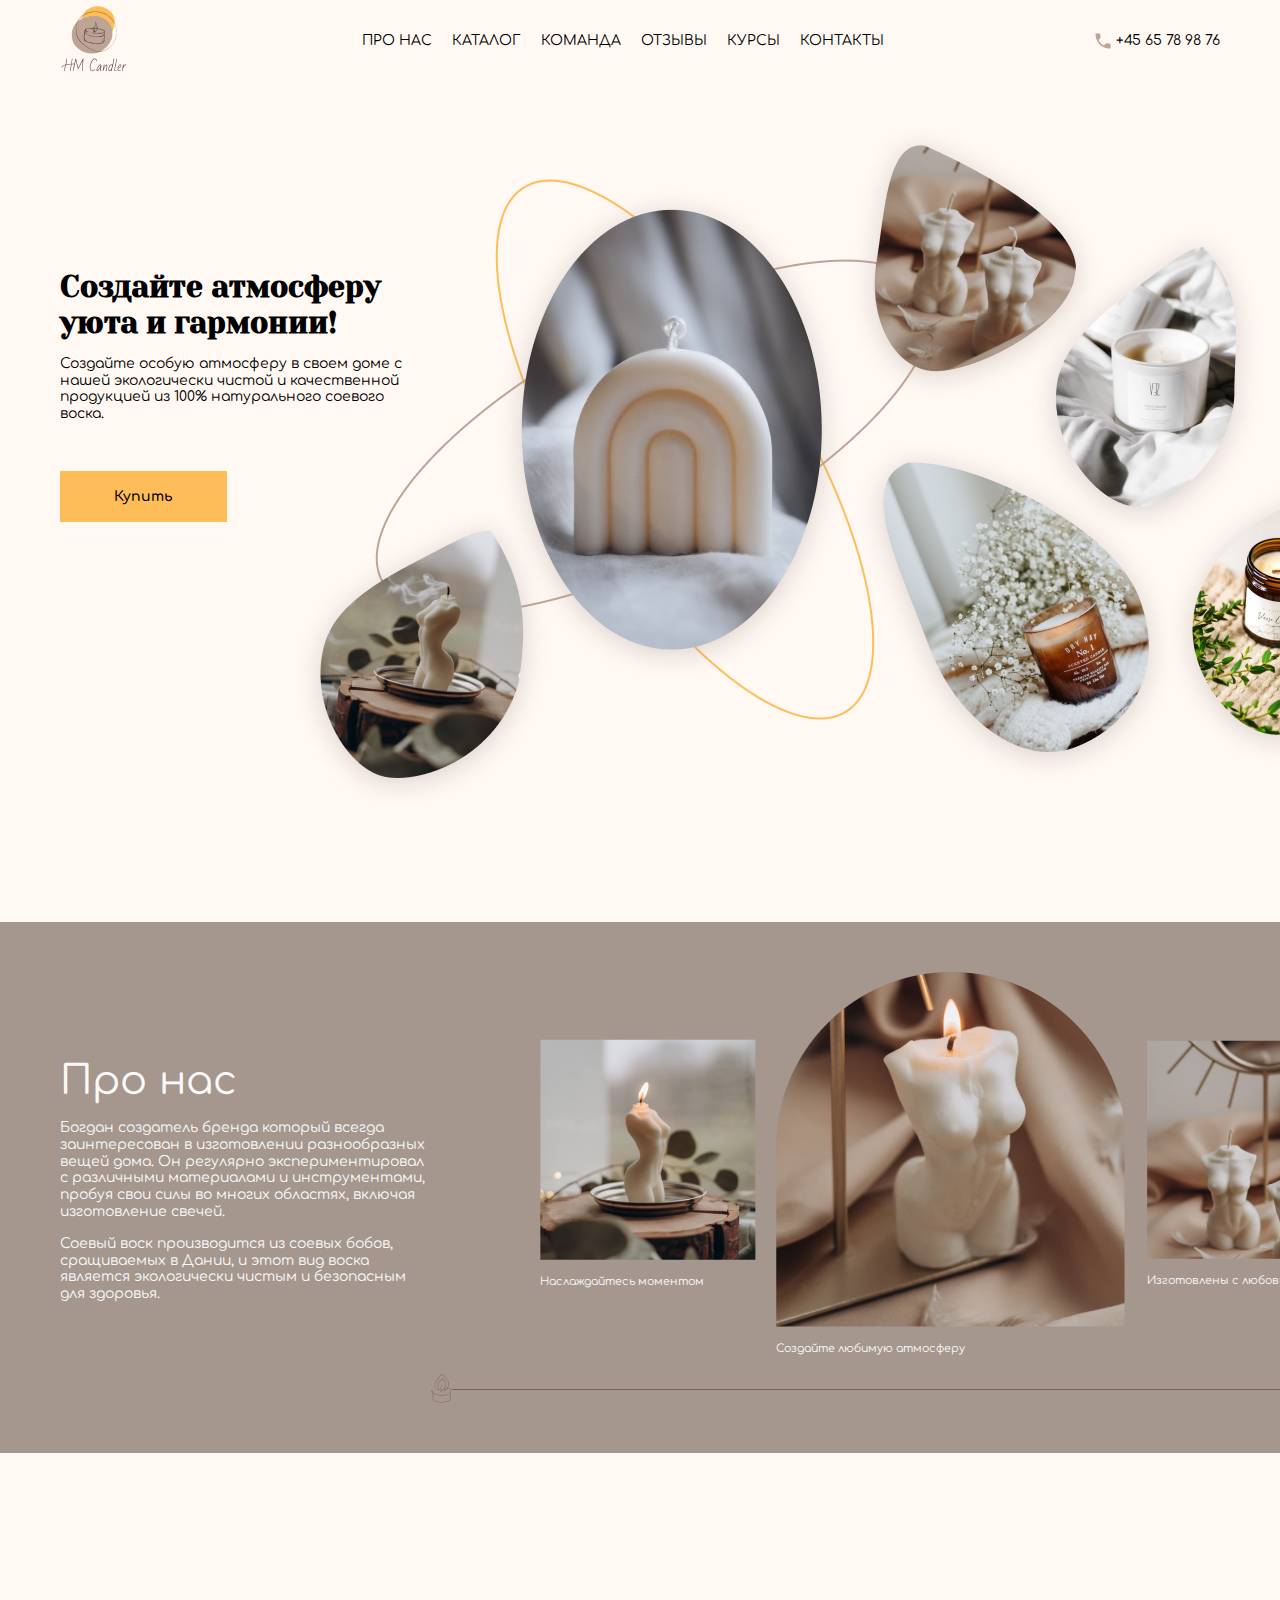
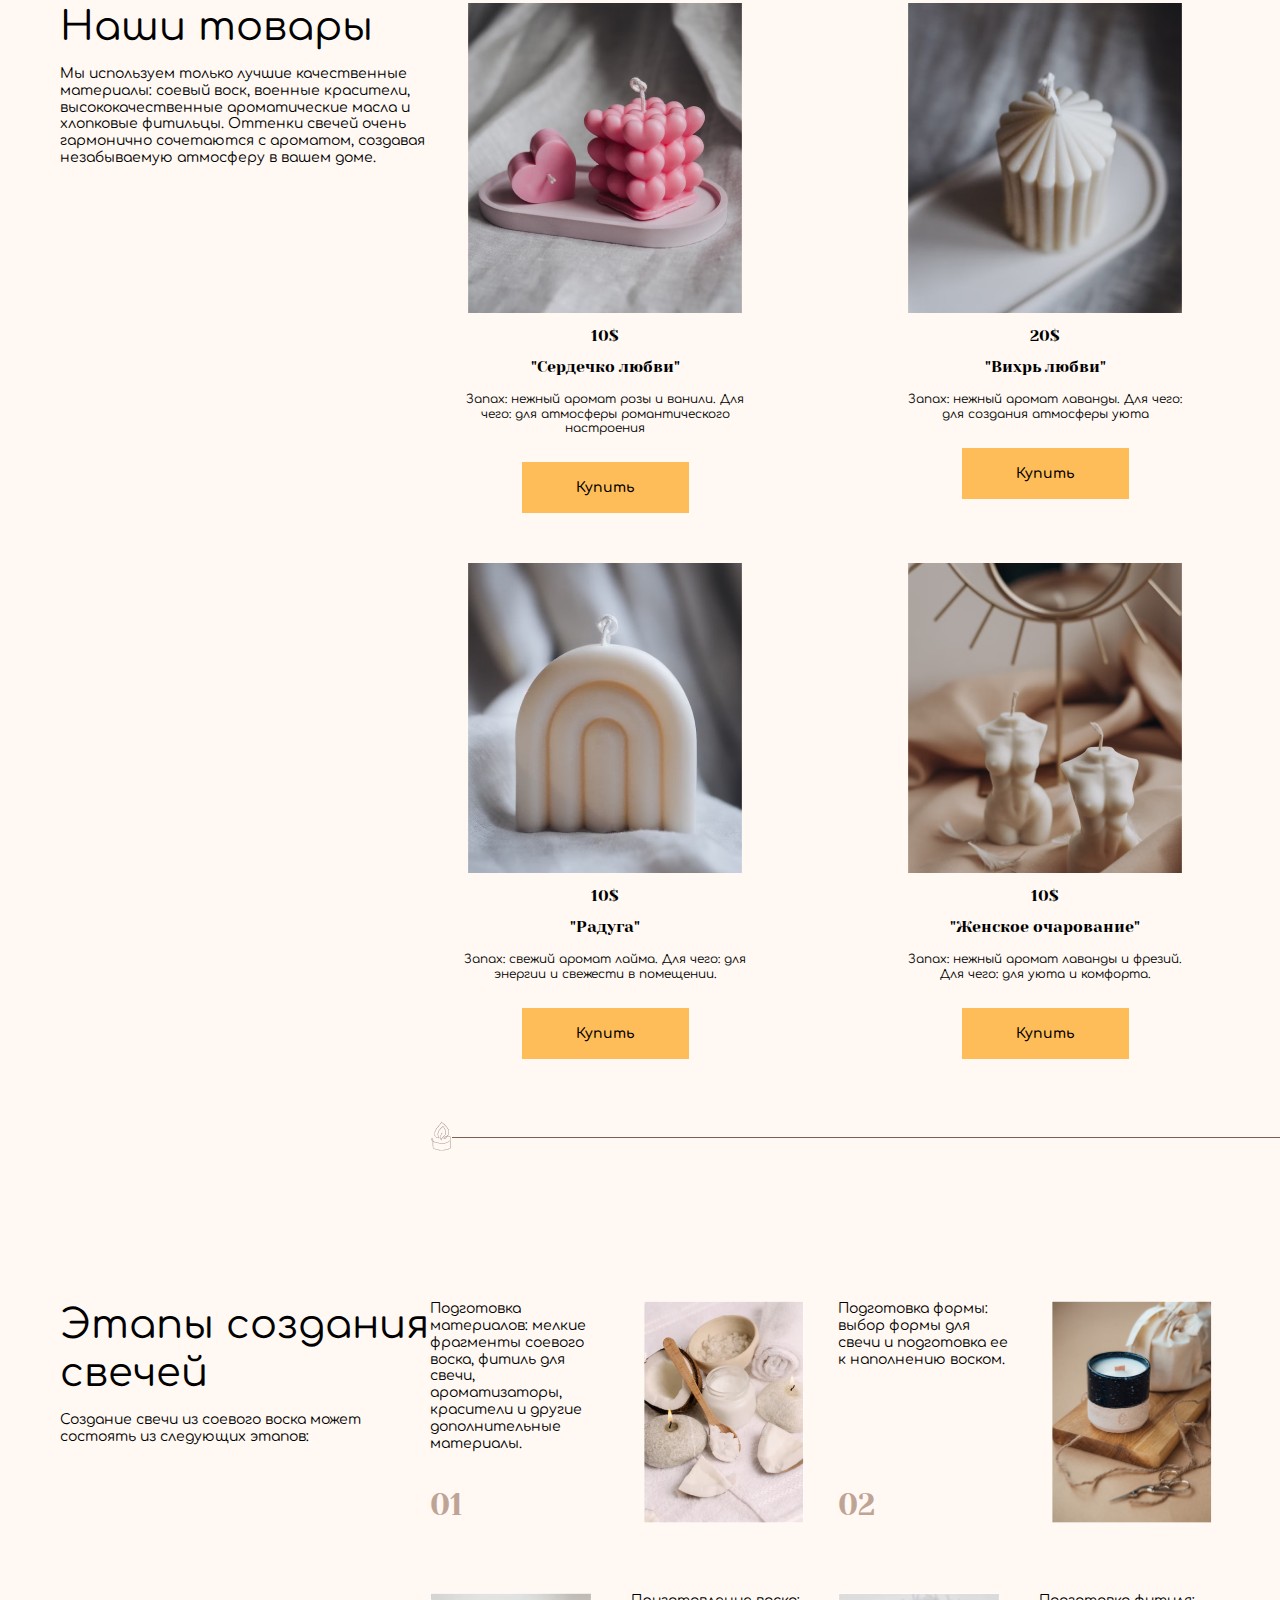
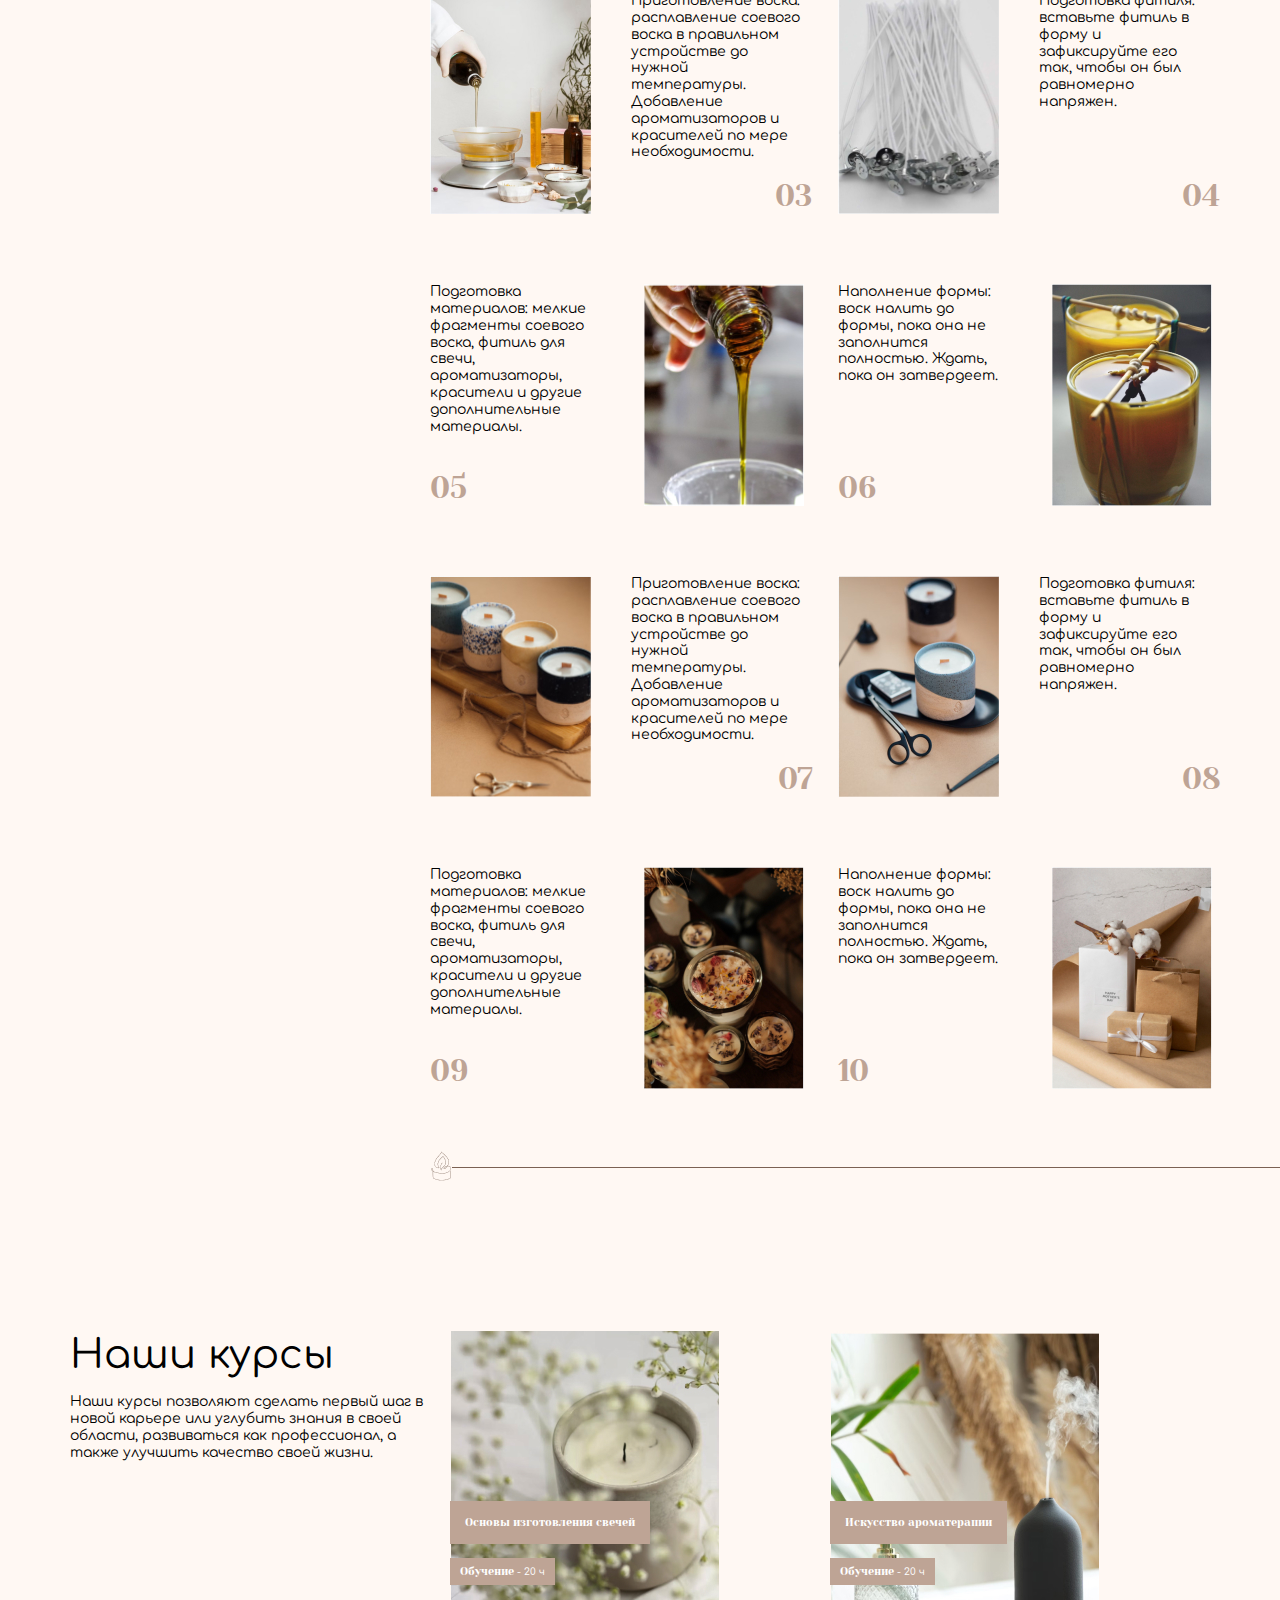
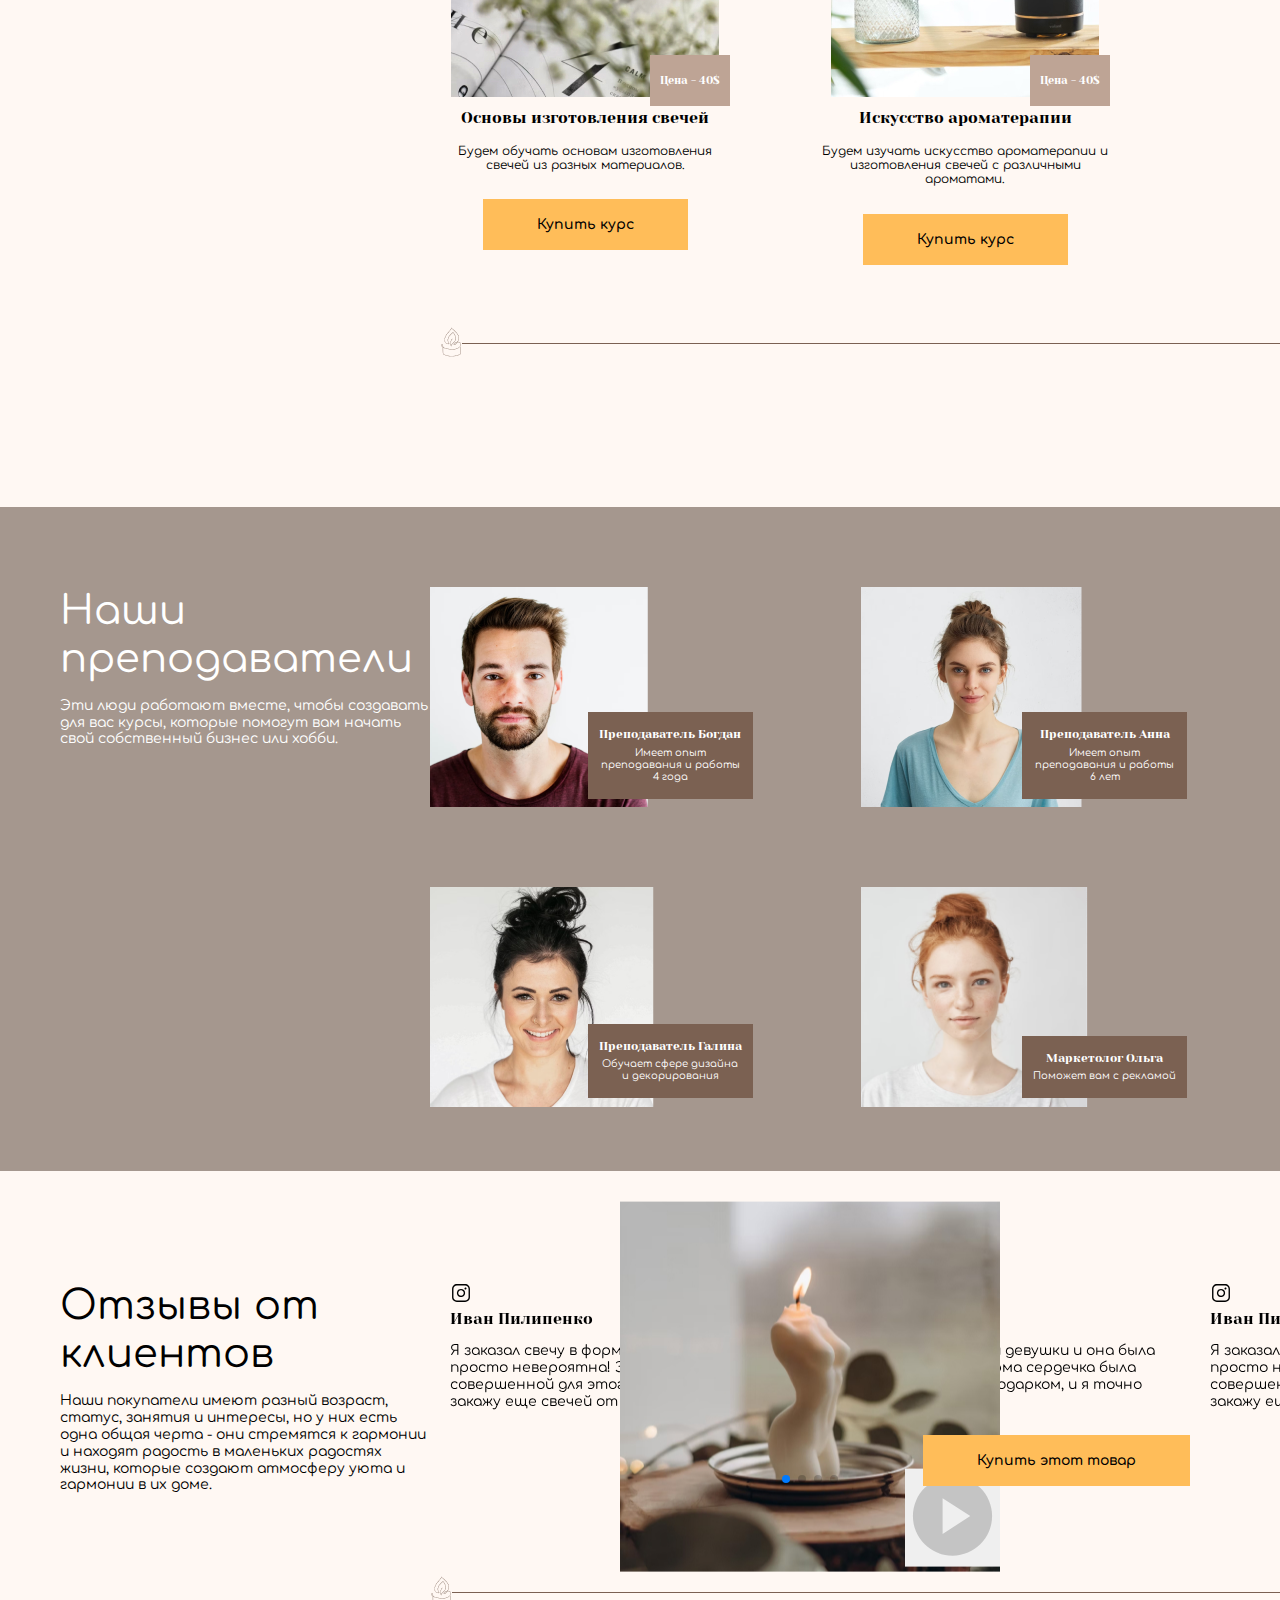
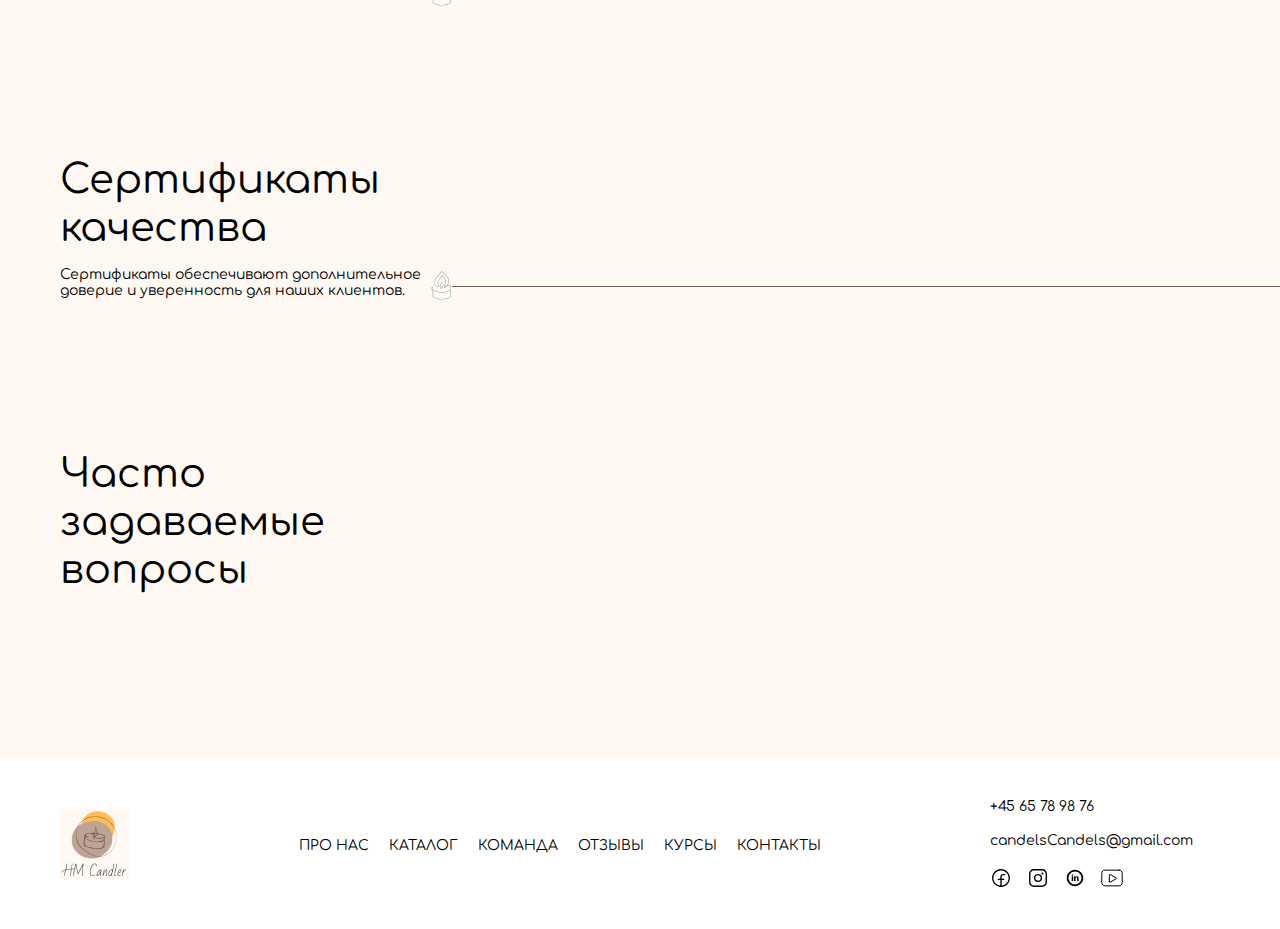
==== start-clean/index.html @ d84d85e0 "add slider" ====
<!DOCTYPE html>
<html lang="uk">
  <head>
    <meta charset="UTF-8" />
    <meta name="viewport" content="width=device-width, initial-scale=1.0" />
    <meta http-equiv="X-UA-Compatible" content="ie=edge" />
    <link rel="preconnect" href="https://fonts.googleapis.com" />
    <link rel="preconnect" href="https://fonts.gstatic.com" crossorigin />
    <link
      href="https://fonts.googleapis.com/css2?family=Comfortaa&family=Montserrat:wght@400;700&family=Yeseva+One&display=swap"
      rel="stylesheet"
    />
    <title>Document</title>
    <link rel="stylesheet" href="css/reset.css" />
    <link
    rel="stylesheet"
    href="https://cdn.jsdelivr.net/npm/swiper@11/swiper-bundle.min.css"
    />
    <link rel="stylesheet" href="css/style.css" />
  </head>
  <body>
    <header class="header">
      <div class="container header__inner">
        <a href="#" class="logo">
          <img src="images/logo.png.png" alt="" class="logo__img" />
        </a>
        <nav class="menu header__menu">
          <button class="menu__btn">
            <span></span>
            <span></span>
            <span></span>
            <span></span>
            <span></span>
          </button>
          <ul class="menu__list header__menu-list">
            <li class="menu__list-item">
              <a href="" class="menu__list-link">Про нас</a>
            </li>
            <li class="menu__list-item">
              <a href="" class="menu__list-link">Каталог</a>
            </li>
            <li class="menu__list-item">
              <a href="" class="menu__list-link">Команда</a>
            </li>
            <li class="menu__list-item">
              <a href="" class="menu__list-link">Отзывы</a>
            </li>
            <li class="menu__list-item">
              <a href="" class="menu__list-link">Курсы</a>
            </li>
            <li class="menu__list-item">
              <a href="" class="menu__list-link">Контакты</a>
            </li>
          </ul>
        </nav>
        <a href="tel:+4565789876" class="phone">+45 65 78 98 76</a>
      </div>
    </header>
    <main class="main">
      <section class="top">
        <div class="container top__inner">
          <div class="top__content">
        <h3 class="top-title">Создайте атмосферу уюта и гармонии!</h3>
        <p class="top__text">Создайте особую атмосферу в своем доме с нашей экологически чистой и качественной продукцией из 100% натурального соевого воска.</p>

        <button class="top__buy">Купить</button>
      </div>
      <picture class="top__img">
        <source srcset="images/top-s.png" media="(max-width: 360px)">
        <source srcset="images/top-m.png" media="(max-width: 480px)">
        <img class="top__img-l" src="images/top-xl.png" alt="candles">
        
      </picture>
      </div>
      </section>
      <section class="about">
        <div class="container about__inner">
          <div class="about__content">
            <h2 class="about__title title">Про нас</h2>
            <p class="about__text">Богдан создатель бренда который всегда заинтересован в изготовлении разнообразных вещей дома. Он регулярно экспериментировал с различными материалами и инструментами, пробуя свои силы во многих областях, включая изготовление свечей.</p>
            <p class="about__text">
              Соевый воск производится из соевых бобов, сращиваемых в Дании, и этот вид воска является экологически чистым и безопасным для здоровья.</p>
          </div>
          <ul class="about__list section__decor">
            <li class="about__item">
              <img src="images/about-1.jpg" alt="" class="about__item-img about__item-img--1">
              <p class="about__item-text">Наслаждайтесь моментом</p>
            </li>
            <li class="about__item">
              <img src="images/about-2.png" alt="" class="about__item-img about__item-img--2">
              <p class="about__item-text">Создайте любимую атмосферу</p>
            </li>
            <li class="about__item">
              <img src="images/about-3.jpg" alt="" class="about__item-img about__item-img--3">
              <p class="about__item-text">Изготовлены с любовью</p>
            </li>

          </ul>
        </div>

      </section>
      <section class="products section">
        <div class="container section__inner">
          <div class="products__descr section__descr">
            <h2 class="products__title title">Наши товары</h2>
            <p class="products__text section__text">Мы используем только лучшие качественные материалы: соевый воск, военные красители, высококачественные ароматические масла и хлопковые фитильцы. Оттенки свечей очень гармонично сочетаются с ароматом, создавая незабываемую атмосферу в вашем доме.</p>
          </div>
          <div class="products__contents section__content-descr section__decor">
            <div class="products__item">
              <img src="images/product-1.jpg" alt="Свечы" class="products__item-img">
              <p class="products__item-price">10$</p>
              <h4 class="products__item-title">"Сердечко любви"</h4>
              <p class="products__item-text">Запах: нежный аромат розы и ванили. 
                Для чего: для атмосферы романтического настроения</p>
              <button class="button">Купить</button>
            </div>
            <div class="products__item">
              <img src="images/product-2.jpg" alt="" class="products__item-img">
              <p class="products__item-price">20$</p>
              <h4 class="products__item-title">"Вихрь любви"</h4>
              <p class="products__item-text">Запах: нежный аромат лаванды.
                Для чего: для создания атмосферы уюта</p>
              <button class="button">Купить</button>
            </div>
            <div class="products__item">
              <img src="images/product-3.jpg" alt="" class="products__item-img">
              <p class="products__item-price">10$</p>
              <h4 class="products__item-title">"Радуга"</h4>
              <p class="products__item-text">Запах: свежий аромат лайма. 
                Для чего: для энергии и свежести в помещении.</p>
              <button class="button">Купить</button>
            </div>
            <div class="products__item">
              <img src="images/product-4.jpg" alt="" class="products__item-img">
              <p class="products__item-price">10$</p>
              <h4 class="products__item-title">"Женское очарование"</h4>
              <p class="products__item-text">Запах: нежный аромат лаванды и фрезий. Для чего: для уюта и комфорта.</p>
              <button class="button">Купить</button>
            </div>

          </div>
        </div>
      </section>
      <section class="steps section">
        <div class="container section__inner">
          <div class="steps__descr section__descr">
            <h2 class="steps__title title">Этапы создания свечей</h2>
            <p class="steps__text section__text">Создание свечи из соевого воска может состоять из следующих этапов:</p>
          </div>

          <ol class="steps__list section__content-descr section__decor">
            <li class="steps__item steps__item--odd">
              <p class="steps__item-text">Подготовка материалов: мелкие фрагменты соевого воска, фитиль для свечи, ароматизаторы, красители и другие дополнительные материалы.</p>
              <img src="images/s1.jpg" alt="" class="steps__item-img">
            </li>
            <li class="steps__item steps__item--odd">
              <p class="steps__item-text">Подготовка формы: выбор формы для свечи и подготовка ее к наполнению воском.</p>
              <img src="images/s2.jpg" alt="" class="steps__item-img">
            </li>
            <li class="steps__item steps__item--even">
              <img src="images/s3.jpg" alt="" class="steps__item-img">
              <p class="steps__item-text">Приготовление воска: расплавление соевого воска в правильном устройстве до нужной температуры. Добавление ароматизаторов и красителей по мере необходимости.</p>
            </li>
            <li class="steps__item steps__item--even">
              <img src="images/s4.jpg" alt="" class="steps__item-img">
              <p class="steps__item-text">Подготовка фитиля: вставьте фитиль в форму и зафиксируйте его так, чтобы он был равномерно напряжен.</p>
            </li>
            <li class="steps__item steps__item--odd">
              <p class="steps__item-text">Подготовка материалов: мелкие фрагменты соевого воска, фитиль для свечи, ароматизаторы, красители и другие дополнительные материалы.</p>
              <img src="images/s5.jpg" alt="" class="steps__item-img">
            </li>
            <li class="steps__item steps__item--odd">
              <p class="steps__item-text">Наполнение формы: воск налить до формы, пока она не заполнится полностью. Ждать, пока он затвердеет.</p>
              <img src="images/s6.jpg" alt="" class="steps__item-img">
            </li>
            <li class="steps__item steps__item--even">
              <img src="images/s7.jpg" alt="" class="steps__item-img">
              <p class="steps__item-text">Приготовление воска: расплавление соевого воска в правильном устройстве до нужной температуры. Добавление ароматизаторов и красителей по мере необходимости.</p>
            </li>
            <li class="steps__item steps__item--even">
              <img src="images/s8.jpg" alt="" class="steps__item-img">
              <p class="steps__item-text">Подготовка фитиля: вставьте фитиль в форму и зафиксируйте его так, чтобы он был равномерно напряжен.</p>
            </li>
            <li class="steps__item steps__item--odd">
              <p class="steps__item-text">Подготовка материалов: мелкие фрагменты соевого воска, фитиль для свечи, ароматизаторы, красители и другие дополнительные материалы.</p>
              <img src="images/s9.jpg" alt="" class="steps__item-img">
            </li>
            <li class="steps__item steps__item--odd">
              <p class="steps__item-text">Наполнение формы: воск налить до формы, пока она не заполнится полностью. Ждать, пока он затвердеет.</p>
              <img src="images/s10.jpg" alt="" class="steps__item-img">
            </li>
          </ol>
        </div>
      </section>
      <section class="courses section">
        <div class="container section__inner">
          <div class="container section__inner">
            <div class="section__descr">
              <h2 class="title">Наши курсы</h2>
              <p class="section__text">Наши курсы позволяют сделать первый шаг в новой карьере или углубить знания в своей области, развиваться как профессионал, а также улучшить качество своей жизни.</p>
            </div>
            <div class="products__contents section__content-descr section__decor">
              <div class="products__item">
                <div class="courses__item-img">
                  <img src="images/courses-1.jpg" alt="" class="products__item-img">
                  <p class="courses__title">Основы изготовления свечей</p>
                  <p class="courses__time">Обучение <span>- 20 ч</span></p>
                  <p class="courses__price">Цена - 40$</p>

                </div>
                
                <h4 class="products__item-title">Основы изготовления свечей</h4>
                <p class="products__item-text">Будем обучать основам изготовления свечей из разных материалов.</p>
                <button class="button">Купить курс</button>
              </div>
              <div class="products__item">
                <div class="courses__item-img">
                  <img src="images/courses-2.jpg" alt="" class="products__item-img">
                  <p class="courses__title">Искусство ароматерапии</p>
                  <p class="courses__time">Обучение <span>- 20 ч</span> </p>
                  <p class="courses__price">Цена - 40$</p>

                </div>
                
                
                <h4 class="products__item-title">Искусство ароматерапии</h4>
                <p class="products__item-text">Будем изучать искусство ароматерапии и изготовления свечей с различными ароматами.</p>
                <button class="button">Купить курс</button>
              </div>
  
            </div>
        </div>
      </section>
      <section class="team section">
        <div class="container section__inner">
          <div class="section__descr">
            <h2 class="title">Наши преподаватели</h2>
            <p class="section__text">Эти люди работают вместе, чтобы создавать для вас курсы, которые помогут вам начать свой собственный бизнес или хобби.</p>
          </div>
        
        <div class="team__contents section__content-descr">
          <div class="team__item">
            <img src="images/team-1.png" alt="" class="team__img">
            <div class="team__item-box">
              <p class="team__item-name">Преподаватель Богдан</p>
              <p class="team__item-descr">Имеет опыт преподавания и работы 4 года</p>
            </div>
          </div>
          <div class="team__item">
            <img src="images/team-2.png" alt="" class="team__img">
            <div class="team__item-box">
              <p class="team__item-name">Преподаватель Анна</p>
          <p class="team__item-descr">Имеет опыт преподавания и работы 6 лет</p></div>
          </div>
          <div class="team__item">
            <img src="images/team-3.png" alt="" class="team__img">
            <div class="team__item-box"><p class="team__item-name">Преподаватель Галина</p>
          <p class="team__item-descr">Обучает сфере дизайна и декорирования</p></div>
          </div>
          <div class="team__item">
            <img src="images/team-4.png" alt="" class="team__img">
            <div class="team__item-box"><p class="team__item-name">Маркетолог Ольга</p>
          <p class="team__item-descr">Поможет вам с рекламой</p></div>
          </div>
        </div>
      </div>
      </section>
      <section class="feedback section">
        <div class="container section__inner">
            <div class="section__descr">
              <h2 class="title">Отзывы от клиентов</h2>
              <p class="section__text">Наши покупатели имеют разный возраст, статус, занятия и интересы, но у них есть одна общая черта - они стремятся к гармонии и находят радость в маленьких радостях жизни, которые создают атмосферу уюта и гармонии в их доме.</p>
            </div>
            <div class="feedback__content section__decor">
              
  
          <div class="feedback__slider">
            <div class="swiper-wrapper">
    
              <div class="swiper-slide">
              <div class="feedback__item">
              <div class="feedback__item-videobtn">
              <img src="images/slider.jpg" alt="" class="feedback__item-img">
              <button class="feedback__item-btn">
            <img src="images/btn.svg" alt="">
          </button>
        </div>
        <div class="feedback__item-content">
          <a href="#" class="feedback__item-sociallink">
            <img src="images/instagram.svg" alt="">
          </a>
          <p class="feedback__item-name">Иван Пилипенко</p>
          <p class="feedback__item-text">Я заказал свечу в форме сердечка на День Святого Валентина для моей девушки и она была просто невероятна! Запах был очень приятным и романтичным, а форма сердечка была совершенной для этого праздника. Моя девушка была очень довольна подарком, и я точно закажу еще свечей от этого сайта!"</p>
          <button class="button feedback__item-btn">Купить этот товар</button>
        </div>
      </div>
      </div>
   
    <div class="swiper-slide">
              <div class="feedback__item">
              <div class="feedback__item-videobtn">
              <img src="images/slider.jpg" alt="" class="feedback__item-img">
              <button class="feedback__item-btn">
            <img src="images/btn.svg" alt="">
          </button>
        </div>
        <div class="feedback__item-content">
          <a href="#" class="feedback__item-sociallink">
            <img src="images/instagram.svg" alt="">
          </a>
          <p class="feedback__item-name">Иван Пилипенко</p>
          <p class="feedback__item-text">Я заказал свечу в форме сердечка на День Святого Валентина для моей девушки и она была просто невероятна! Запах был очень приятным и романтичным, а форма сердечка была совершенной для этого праздника. Моя девушка была очень довольна подарком, и я точно закажу еще свечей от этого сайта!"</p>
          <button class="button feedback__item-btn">Купить этот товар</button>
        </div>
      </div>
      </div>
              <div class="swiper-slide">
              <div class="feedback__item">
              <div class="feedback__item-videobtn">
              <img src="images/slider.jpg" alt="" class="feedback__item-img">
              <button class="feedback__item-btn">
            <img src="images/btn.svg" alt="">
          </button>
        </div>
        <div class="feedback__item-content">
          <a href="#" class="feedback__item-sociallink">
            <img src="images/instagram.svg" alt="">
          </a>
          <p class="feedback__item-name">Иван Пилипенко</p>
          <p class="feedback__item-text">Я заказал свечу в форме сердечка на День Святого Валентина для моей девушки и она была просто невероятна! Запах был очень приятным и романтичным, а форма сердечка была совершенной для этого праздника. Моя девушка была очень довольна подарком, и я точно закажу еще свечей от этого сайта!"</p>
          <button class="button feedback__item-btn">Купить этот товар</button>
        </div>
      </div>
      </div>
              <div class="swiper-slide">
              <div class="feedback__item">
              <div class="feedback__item-videobtn">
              <img src="images/slider.jpg" alt="" class="feedback__item-img">
              <button class="feedback__item-btn">
            <img src="images/btn.svg" alt="">
          </button>
        </div>
        <div class="feedback__item-content">
          <a href="#" class="feedback__item-sociallink">
            <img src="images/instagram.svg" alt="">
          </a>
          <p class="feedback__item-name">Иван Пилипенко</p>
          <p class="feedback__item-text">Я заказал свечу в форме сердечка на День Святого Валентина для моей девушки и она была просто невероятна! Запах был очень приятным и романтичным, а форма сердечка была совершенной для этого праздника. Моя девушка была очень довольна подарком, и я точно закажу еще свечей от этого сайта!"</p>
          <button class="button feedback__item-btn">Купить этот товар</button>
        </div>
      </div>
      </div>
   
 

  <div class="swiper-pagination"></div>

</div>

            </div>
          </div>
          </section>

          <section class="sertificates section">
            <div class="container section__inner">
                <div class="section__descr">
                  <h2 class="title">Сертификаты
                    качества</h2>
                  <p class="section__text">Сертификаты обеспечивают дополнительное доверие и уверенность для наших клиентов.</p>
                </div>
                <div class="sertificates__content section__content-descr section__decor">
    
                </div>
              </div>
              </section>

              <section class="questions section">
                <div class="container section__inner">
                    <div class="section__descr">
                      <h2 class="title">Часто задаваемые вопросы</h2>
                      
                    </div>
                    <div class="questions__content section__content-descr">
        
                    </div>
                  </div>
                  </section>
    </main>
    <footer class="footer">
      <div class="container footer__inner">
        <a href="#" class="logo">
          <img src="images/logo.png.png" alt="" class="logo__img" />
        </a>
        <nav class="menu footer__menu">
          
          <ul class="menu__list footer__menu-list" >
            <li class="menu__list-item">
              <a href="" class="menu__list-link">Про нас</a>
            </li>
            <li class="menu__list-item">
              <a href="" class="menu__list-link">Каталог</a>
            </li>
            <li class="menu__list-item">
              <a href="" class="menu__list-link">Команда</a>
            </li>
            <li class="menu__list-item">
              <a href="" class="menu__list-link">Отзывы</a>
            </li>
            <li class="menu__list-item">
              <a href="" class="menu__list-link">Курсы</a>
            </li>
            <li class="menu__list-item">
              <a href="" class="menu__list-link">Контакты</a>
            </li>
          </ul>
        </nav>
        <div class="footer__contacts">
          <a href="tel:+4565789876" class="footer__phone">+45 65 78 98 76</a>
          <a href="mailto:candelsCandels@gmail.com" class="email"
            >candelsCandels@gmail.com</a
          >
          <ul class="footer__social">
            <li class="footer__social-item">
              <a href="#" class="footer__social-link"
                ><img
                  src="images/facebook.svg"
                  alt="facebook"
                  class="footer__social-img"
              /></a>
            </li>
            <li class="footer__social-item">
              <a href="#" class="footer__social-link"
                ><img
                  src="images/instagram.svg"
                  alt="instagram"
                  class="footer__social-img"
              /></a>
            </li>
            <li class="footer__social-item">
              <a href="#" class="footer__social-link"
                ><img
                  src="images/linkedin.svg"
                  alt="linkedin"
                  class="footer__social-img"
              /></a>
            </li>
            <li class="footer__social-item">
              <a href="#" class="footer__social-link"
                ><img
                  src="images/youtube.svg"
                  alt="youtube"
                  class="footer__social-img"
              /></a>
            </li>
          </ul>
        </div>
      </div>
    </footer>
    <script src="https://cdn.jsdelivr.net/npm/swiper@11/swiper-bundle.min.js"></script>
    <script src="js/main.js"></script>
  </body>
</html>
---- start-clean/css/style.css ----
html {
    box-sizing: border-box;
}

*,
*::after,
*::before {
    box-sizing: inherit;
}

body {
    color:  #000;
    font-family: 'Comfortaa', cursive;
    
    font-size: 14px;
    font-style: normal;
    font-weight: 400;
    line-height:1.2;
}

a {
    text-decoration: none;
    color: inherit;
}

ul {
    list-style: none;
}

button {
    border: none;
    padding: 0;
    border-radius: 0;
    cursor: pointer;
}

.title {
    font-size: 40px;
    margin-bottom: 15px;
    font-weight: 400;
}

.section {
    padding-bottom: 150px;
}

.button {
    padding: 18px 54px;
    background: #FFBD59;
    font-family: 'Comfortaa', cursive;
    font-size: 14px;
    font-weight: 600;
}


.container {
    max-width: 1180px;
    padding-right: 10px;
    padding-left: 10px;
    margin: 0 auto;
}


.section__decor {
    position: relative;
    
}

.section__decor::before {
    content: '';
    position: absolute;
    left: 0;
    bottom: 0;
    background-image: url(../images/section-decor.png);
    width: 22px;
    height: 30px;
}

.section__decor::after {
    content: '';
    position: absolute;
    left: 22px;
    bottom: 13px;
    background-color: #7B6152;
    width: 1000%;
    height: 1px;
}

.menu__btn {
    display: none; 
    width: 30px;
    height: 25px;
    
    background-color: transparent;
    
    flex-direction: column;
    justify-content: space-between;
}

.menu__btn span {
    height: 1px;
    background-color: #7B6152;
    width: 100%;
   
}

.header {
    background-color: #FFF8F3;
}

.header__inner {
    padding-top: 4px;
    display: flex;
    justify-content: space-between;
    align-items: center;
}

.menu__list {
    display: flex;
    gap: 20px;
}

.menu__list-link {
    text-transform: uppercase;
}

.phone {
    position: relative;
}

.phone::before {
    content: '';
    position: absolute;
    background-image: url(../images/phone.svg);
    width: 20px;
    height: 20px;
    left: -23px;
    top: -3px;
}

.main {
    background-color: #FFF8F3;
    overflow-x: clip;
    
}

.top {
    padding: 40px 0 150px;
}

.top__inner {
   position: relative; 
}

.top__content {
    width: 370px;
    padding: 150px 0 250px;
}



.top-title {
    font-family: 'Yeseva One', cursive;
    font-size: 30px;
    margin-bottom: 15px;
}

.top__text {
margin-bottom: 48px;
}

.top__buy {
    padding: 18px 54px;
    background: #FFBD59;
    font-family: 'Comfortaa', cursive;
    font-size: 14px;
    font-weight: 600;
}

.top__img {
    position: absolute;
    top: 0;
    left: 240px;
}

.about {
    background-color:  #A5978E;
    padding: 50px 0;
    color: #FAFAFA;
    margin-bottom: 150px;
}


.about__inner {
    display: flex;
    align-items: center;
}

.about__content {
    min-width: 370px;

}

.about__text {
    margin-bottom: 15px;

}

.about__list {
    display: flex;
    padding-left: 110px;
    padding-bottom: 48px;
    align-items: center;
    gap: 0 20px;
    flex-basis: 930px;
    
}



.about__item-img {
    margin-bottom: 10px;
}

.about__item-text {
    font-size: 11px;


}

.section__inner {
    display: grid;
    grid-template-columns: 370px auto;

}



.section__content-descr {
    display: grid;
    grid-template-columns: auto auto;
    padding-bottom: 92px;
}

.products__contents {
    gap: 50px 90px;
    
}

.products__item {
    width: 290px;
    margin: 0 auto;
    text-align: center;
}

.products__item-img {
    margin-bottom: 8px;
}

.products__item-price {
    margin-bottom: 12px;
    font-size: 16px;
    font-family: 'Yeseva One', cursive;
    font-weight: 400;

}

.products__item-title {
    margin-bottom: 16px;
    font-size: 16px;
    font-family: 'Yeseva One', cursive;
    font-weight: 400;
}

.products__item-text {
    margin-bottom: 27px;
    font-size: 12px;
}

.steps__list {
    gap: 70px 25px;
    counter-reset: number;
}



.steps__item {
    display: flex;
    gap: 40px;
    list-style-type: none;
    position: relative;
}

.steps__item::before {
    counter-increment: number;
    content: '0' counter(number);
    position: absolute;
    bottom: 0;
    left: 0;
    font-size: 30px;
    color: #BEA495;
    font-family: 'Yeseva One', cursive;
}

.steps__item:nth-child(n+10)::before {
    content: counter(number);
}

.steps__item.steps__item--even::before {
    left: auto;
    right: 0;
}

.steps__item-text {
    flex-basis: 174px;
}

.courses__item-img {
    position: relative;
    color: #fff;
    font-size: 11px;
    font-family: 'Yeseva One', cursive;
}

.courses__title {
    padding: 15px;
    background-color: #BEA495;
    position: absolute;
    left: 10px;
    top: 45%;

}


.courses__time {
    padding: 7px 10px;
    background-color: #BEA495;
    position: absolute;
    left: -1px;
    left: 10px;
    top: 60%;
}

.courses__time span {
    font-size: 10px;
    font-family: 'Comfortaa', cursive;
}

.courses__price {
    padding: 19px 10px;
    background-color: #BEA495;
    position: absolute;
    right: 0px;
    bottom: 2px;
}


.team {
    background-color: #A5978E;
    padding: 80px 0 60px;
    color: #fff;
}

.team__contents {
    padding-bottom: 0;
    gap: 75px;
    
}

.team__item {
    position: relative;
}

.team__item-box {
    background-color: #7B6152;
    text-align: center;
    position: absolute;
    padding: 15px 10px 16px;
    width: 165px;
    z-index: 4;
    bottom: 13px;
    right: 33px;
   
}

.team__item-name {
    font-size: 12px;
    font-family: 'Yeseva One', cursive;
    margin-bottom: 5px;
}

.team__item-descr {
    font-size: 10px;
}

.feedback {
    padding-top: 111px;
}

.feedback__item {
    padding-left: 20px;
    display: grid;
    grid-template-columns: auto auto;
    gap: 0 16px;
    align-items: center;
}

.feedback__item-video {
    position: relative;
}

.feedback__item-videobtn {
    position: absolute;
    top: 50%;
    left: 50%;
    transform: translate(-50%,-50%);
    background: transparent;
}

.feedback__item-sociallink {
    margin-bottom: 12px;

}

.feedback__item-name {
    margin-bottom: 15px;
    font-size: 16px;
    font-family: 'Yeseva One', cursive;
}

.feedback__item-text {
    margin-bottom: 15px;

}

.feedback__content {
    padding-bottom: 110px;
}

.feedback__item-content {
    padding-bottom:70px;
}

.feedback__item-btn {
    position: absolute;
    bottom: 10px;
    right: 0;
}

.feedback__slider {
    width: 760px;
}











.footer {
    padding-top: 40px;
    padding-bottom: 35px;
}

.footer__inner {
    display: flex;
    justify-content: space-between;
    align-items: center;
}

.footer__contacts {
    display: flex;
    flex-direction: column;
    width: 230px;
}

.email {
    margin: 17px 0;
}

.footer__social {
    display: flex;
    gap: 15px;
}




@media (max-width: 1050px) {
    .steps__list {
        gap: 37px 35px;
    }

      .steps__item {
        gap: 0 30px;
    }
}




@media (max-width: 1000px) {
    .container {
        padding-left: 20px;
        padding-right: 20px;
    }

    .top__content {
        width: 333px;
        padding: 95px 0 70px;
    }

    .top__img-l {
        width: 655px;
    }

    .top__img {
        left: 300px;

    }

    .top__text {
        margin-bottom: 30px;
    }

    .about__content {
    min-width: 300px;    
}

    .about__list {
        padding-left: 20px;
    }

    .section__inner {
        grid-template-columns: 290px auto;
        gap: 0 10px;
    }

    .products__contents {
        gap: 67px;
    }

    .section__text {
        font-size: 10px;
    }
    .team__contents {
        gap: 30px 20px;
    }

    .team {
        padding: 50px 0;
    }


}

@media (max-width: 900px) {
    .footer__inner {
        flex-wrap: wrap;
    }

    .footer__contacts {
        width: 100%;
        text-align: center;
        padding-top: 15px;
    }

    .footer__social {
        justify-content: center;
    }

    .section__inner {
        grid-template-columns: 200px auto;
        gap: 0 10px;
    }

    .products__contents {
        gap: 30px 16px;
    }

}

    @media (max-width: 980px) {

    .steps__list {
        gap: 37px 35px;
    }

    .steps__item {
        gap: 0 20px;
    }

    .steps__item-img {
        width: 85px;
        object-fit: cover;
    }

    .steps__item-text {
        font-size: 8px;
    }

    .steps__item::before {
        font-size: 20px;
    }

    .steps__title {
        font-size: 30px;
    }
}

@media (max-width: 768px) {
    body {
        font-size: 10px;
    }

    .container {
        max-width: 640px;
    }

    .phone::before {
        width: 14px;
        height: 14px;
        left: -16px;
        top: -2px;
        background-size: cover;
    }

    .top__content {
        width: 230px;
    }

    .top-title {
        font-size: 20px;
        margin-bottom: 20px;
        font-weight: 400;
    }

    .top__text {
        
        margin-bottom: 20px;
    }

    .top__img {
        left: 180px;
    }

    .about__content {
        min-width: 200px;

    }

    .title {
        font-size: 15px;
    }

    .about__title {
        margin-bottom: 20px;
    }

    .about__list {
        margin-left: 12px;
        margin-bottom: 33px;
        gap: 0 10px;
    }

    .about__item-text {
        font-size: 6px;
    }

    .about__item-img {
        margin-bottom: 6px;
    }

    .about__item-img--1 {
        width: 120px;
    }

    .about__item-img--2 {
        width: 190px;
    }

    .about__item-img--3 {
        width: 120px;
    }

    .products__item {
        width: 200px;
    }

    .products__item-img {
        width: 200px;
    }

    .button {
        font-size: 12px;
        padding: 10px 26px;
    }

    .products__item-text {
        font-size: 8px;
        margin-bottom: 18px;
    }

    .products__item-price {
        font-size: 12px;
        margin-bottom: 7px;
    }

    .products__item-title {
        font-size: 12px;
        margin-bottom: 9px;

    }
    .courses__title {
        padding: 6px;
        left: -1px;
        top: 40%;
    }

    .courses__time {
        padding: 5px;
        left: -1px;
        top: 55%;
    }

    .courses__price {
        padding: 10px;
        right: 0;
        bottom: 9px;
    }

    .team__img {
        width: 140px;
    }

    .team__item-box {
    padding: 9px 6px 10px;
    width: 109px;
    bottom: 8px;
    right: -24px;
   
    }

.team__item-name {
    font-size: 8px;
    
    }

.team__item-descr {
    font-size:7px;
    }

}

@media (max-width: 640px) {
    .container {
        padding-left: 10px;
        padding-right: 10px;
    }

    .header__menu-list {
        width: 153px;
        background-color: #7B6152;
        color: #FFF8F3;
        flex-direction: column;
        gap: 20px 0;
        padding: 25px 35px 25px 45px;
        position: absolute;
        left: 0;
        top: 0;
        transform: translateY(-310px);
        transition: transform .5s ease;
        z-index: 5;
       
        
    }

    .header__menu-list.menu--open {
        transform: translateY(0);

    }

    .menu__btn {
        display: flex;
    }

    .header__menu {
        order: 1;
    }

    .section__inner {
        display: block;
    }

    .section__descr {
        margin-bottom: 30px;
        text-align: center;
    }

    .team__item-box {
        right: auto;
        left: 80px;
    }

}

@media (max-width: 500px) {
    .footer__inner {
        flex-direction: column;
    }

    .footer__menu {
        padding: 50px 0;
        text-align: center;
    }

    .footer__menu-list {
        flex-direction: column;
    }

    .footer {
        padding: 50px 0;
        font-style: 14px;
    }
}

@media (max-width: 480px) {
    .top__img-l {
        width: 309px;
        left: 167px;
    }

    .top__content {
        width: 180px;
    }

    .top-title {
        font-size: 15px;
        margin-bottom: 15px;
    }

    .top__text {
        font-size: 8px;
        margin-bottom: 15px;
    }

    .top__buy {
        font-size: 10px;
        padding: 14px 41px;
    }

    .top {
        padding: 38px 0 50px;
    }

    .about__content {
        min-width: 170px;
    }

    .about__list {
        margin-left: 0;
        padding-left: 10px;
    }

    .about__item-text {
        display: none;
    }

    .about__item-img--1,
    .about__item-img--3 {
        width: 80px;
    }
    .about__item-img--2 {
        width: 140px;
    }

    .about__list {
        gap: 0 5px;
        align-items: flex-end;
        margin-bottom: 0;
    }

    .about__inner {
        align-items: flex-end;
    }

    .about {
        margin-bottom: 50px;
    }

    .section {
        padding-bottom: 50px;
    }

    .section__content-descr {
        padding-bottom: 62px;
    }

    .section__descr {
        margin: 0 auto 30px;
        width: 300px;
    }

    .steps__list {
        gap: 25px 40px;
    }
}

@media (max-width: 404px) {
    .steps__list {
        gap: 20px 25px;
    }

    .steps__item {
        gap: 0 16px;
    }

    .steps__item-img {
        width: 66px;
    }
    .courses__content {
        grid-template-columns: auto;
    }

    .team__contents {
        grid-template-columns: auto;
    }

    .team__img {
        width: 204px;
    }

    .team__item-name {
        font-size: 12px;
    }

    .team__item-descr {
        font-size: 10px;
    }

    .team__item-box {
        width: 150px;
        left: 148px;
        bottom: 15px;
    }


   
}

@media (max-width: 360px) {
    .top__img-l {
        width: 114px;
        
    }

    .top__img {
        left: auto;
        right: 0;
    }

    .top__content {
        width: 200px;
        padding: 20px 0 0;
    }

    .top-title {
        font-size: 18px;
        
    }

    .top__text {
        font-size: 10px;
       
    }

   body {
    font-size: 8px;
   }

   .about__content {
    min-width: 233px;
   }

   .title {
    margin-bottom: 10px;
   }

   .about__list {
    padding-left: 12px;
    margin-left: 15px;
    grid-template: 0 15px;
   }

   .about {
    padding-top: 25px;
    padding-bottom: 10px;
   }

   .about__item-img--2 {
    display: none;
   }

   .section__descr {
    margin: 0 auto 25px;
    width: 235px;
   }

   .products__item {
    width: 150px;

   }

   .products__contents {
    gap: 40px 7px;
   }

   .products__item-img {
    width: 150px;
   }

   .button {
    font-size: 8px;
    padding: 8px 20px;
   }

   .products__item-price {
    font-size: 10px;
    margin-bottom: 5px;

   }

   .products__item-title {
    font-size: 10px;

   }

   .products__item-text {
    margin-bottom: 16px;
   }

    .steps__item-text {
        font-size: 6px;
    }

}
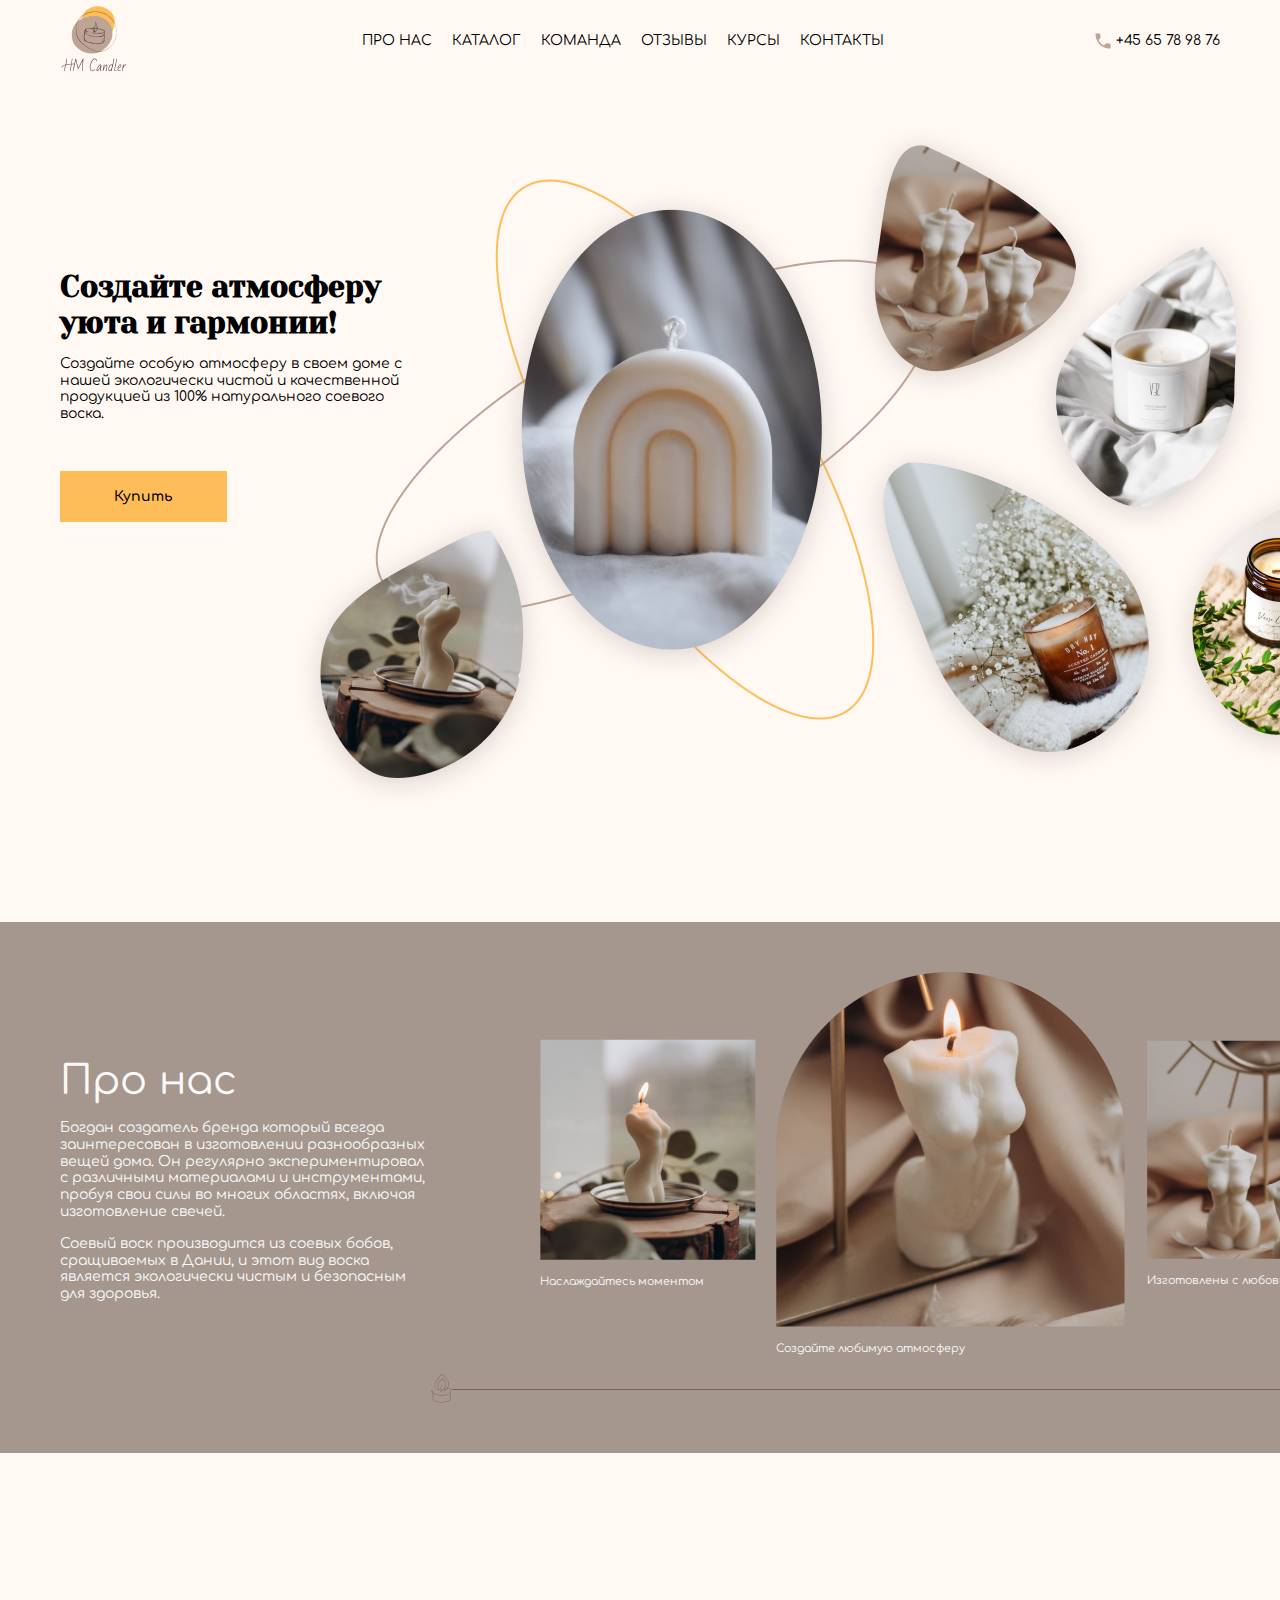
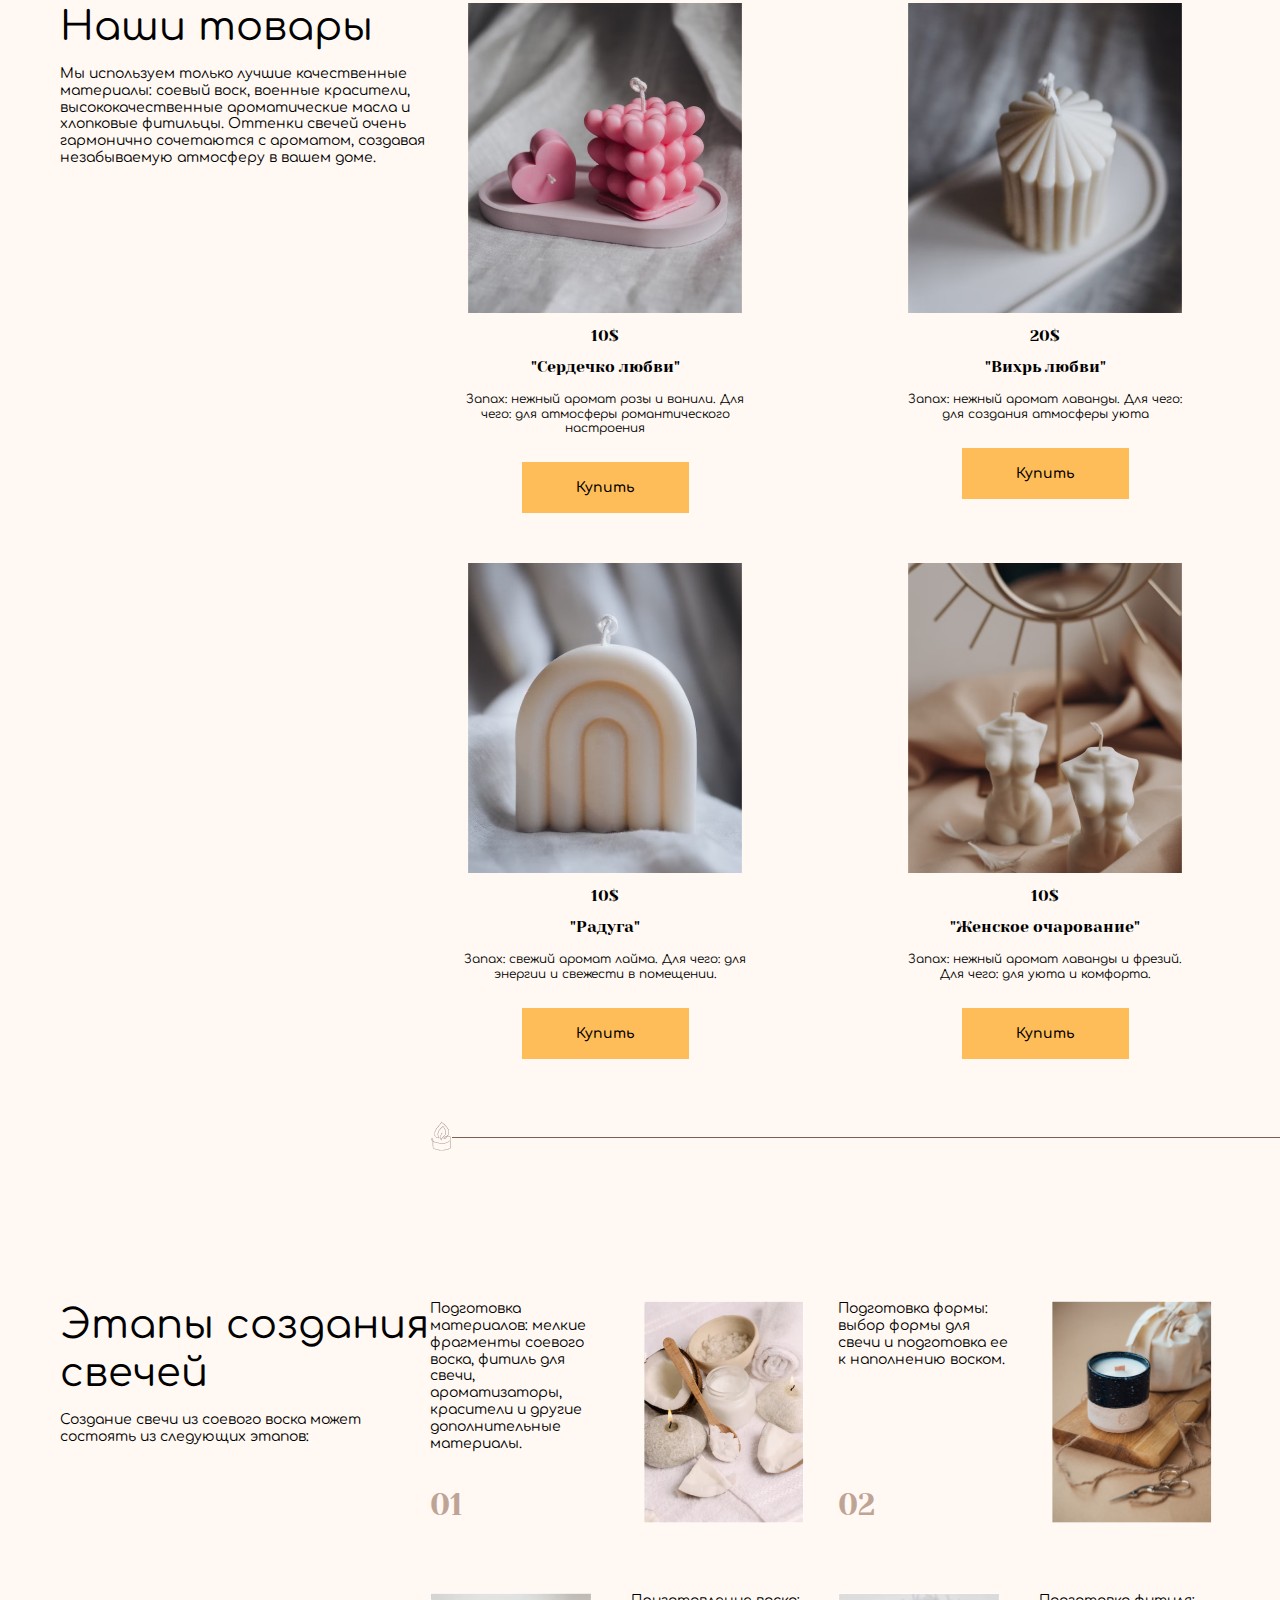
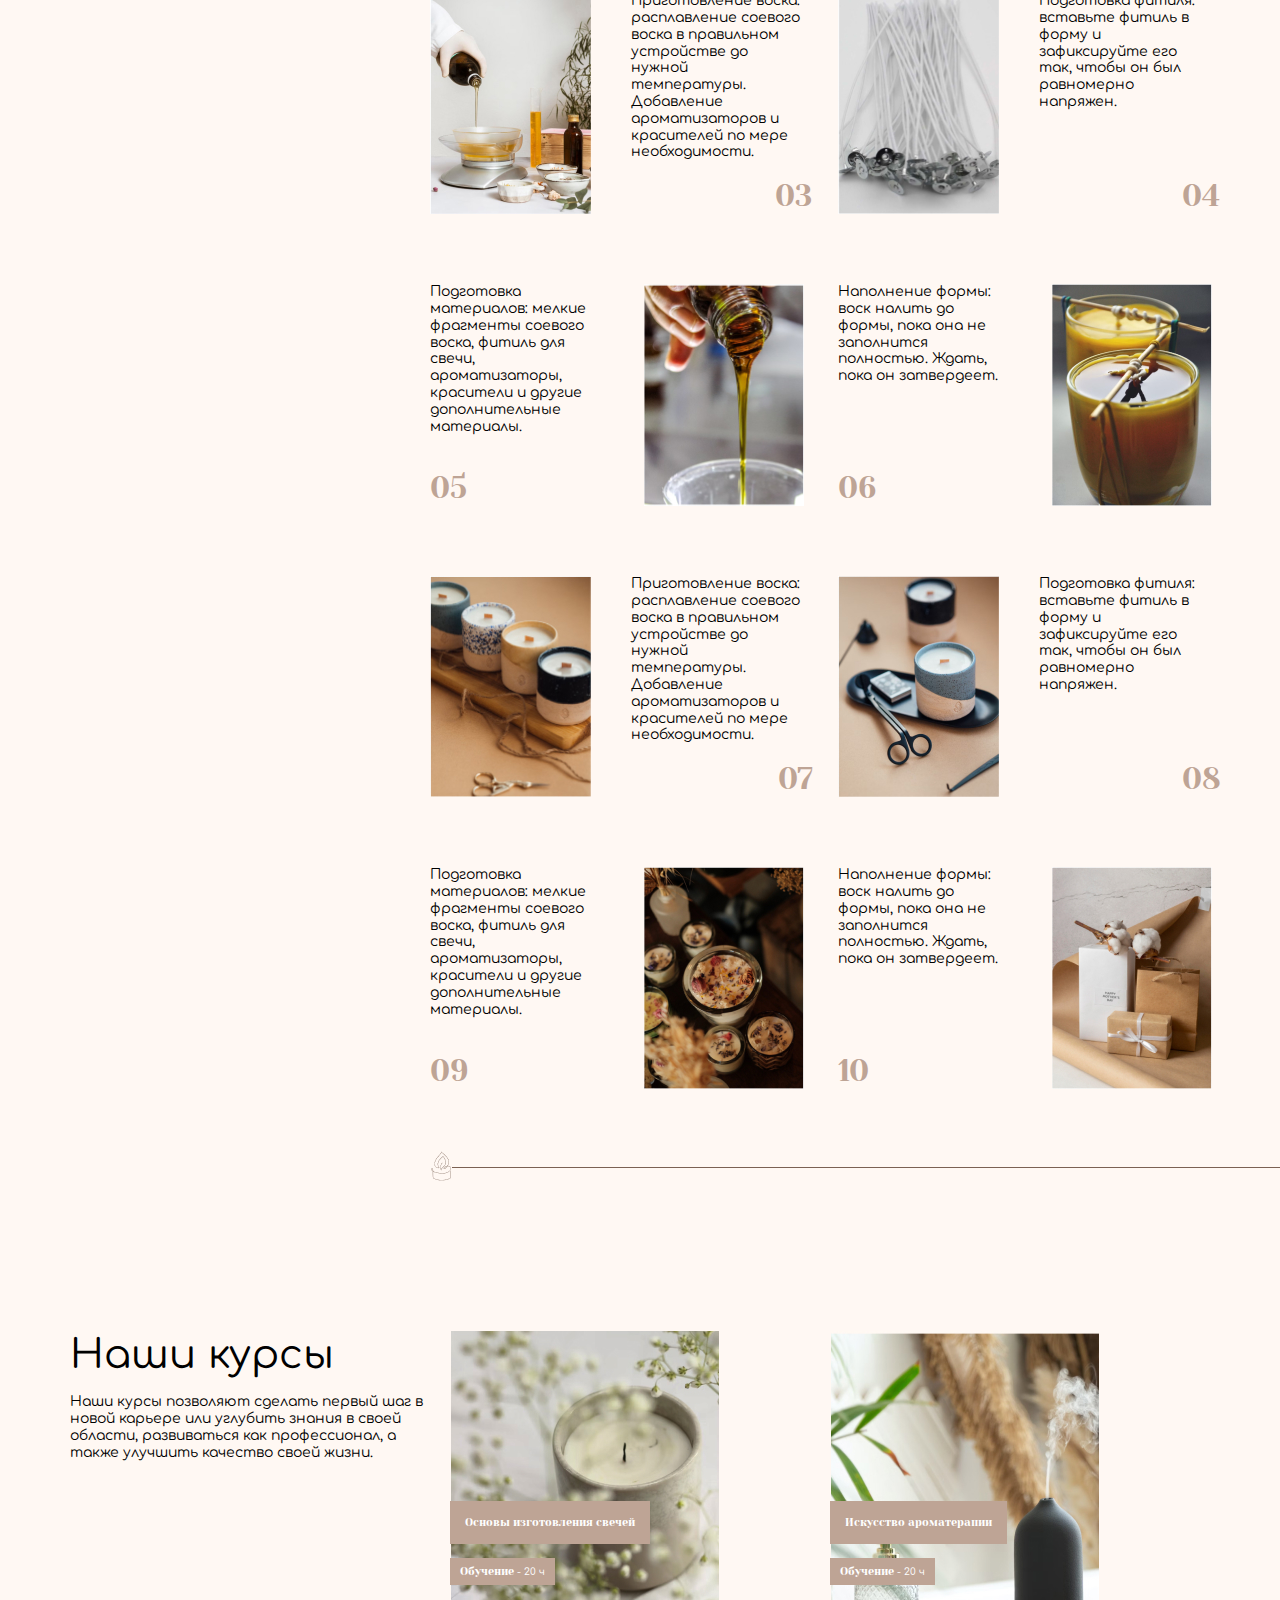
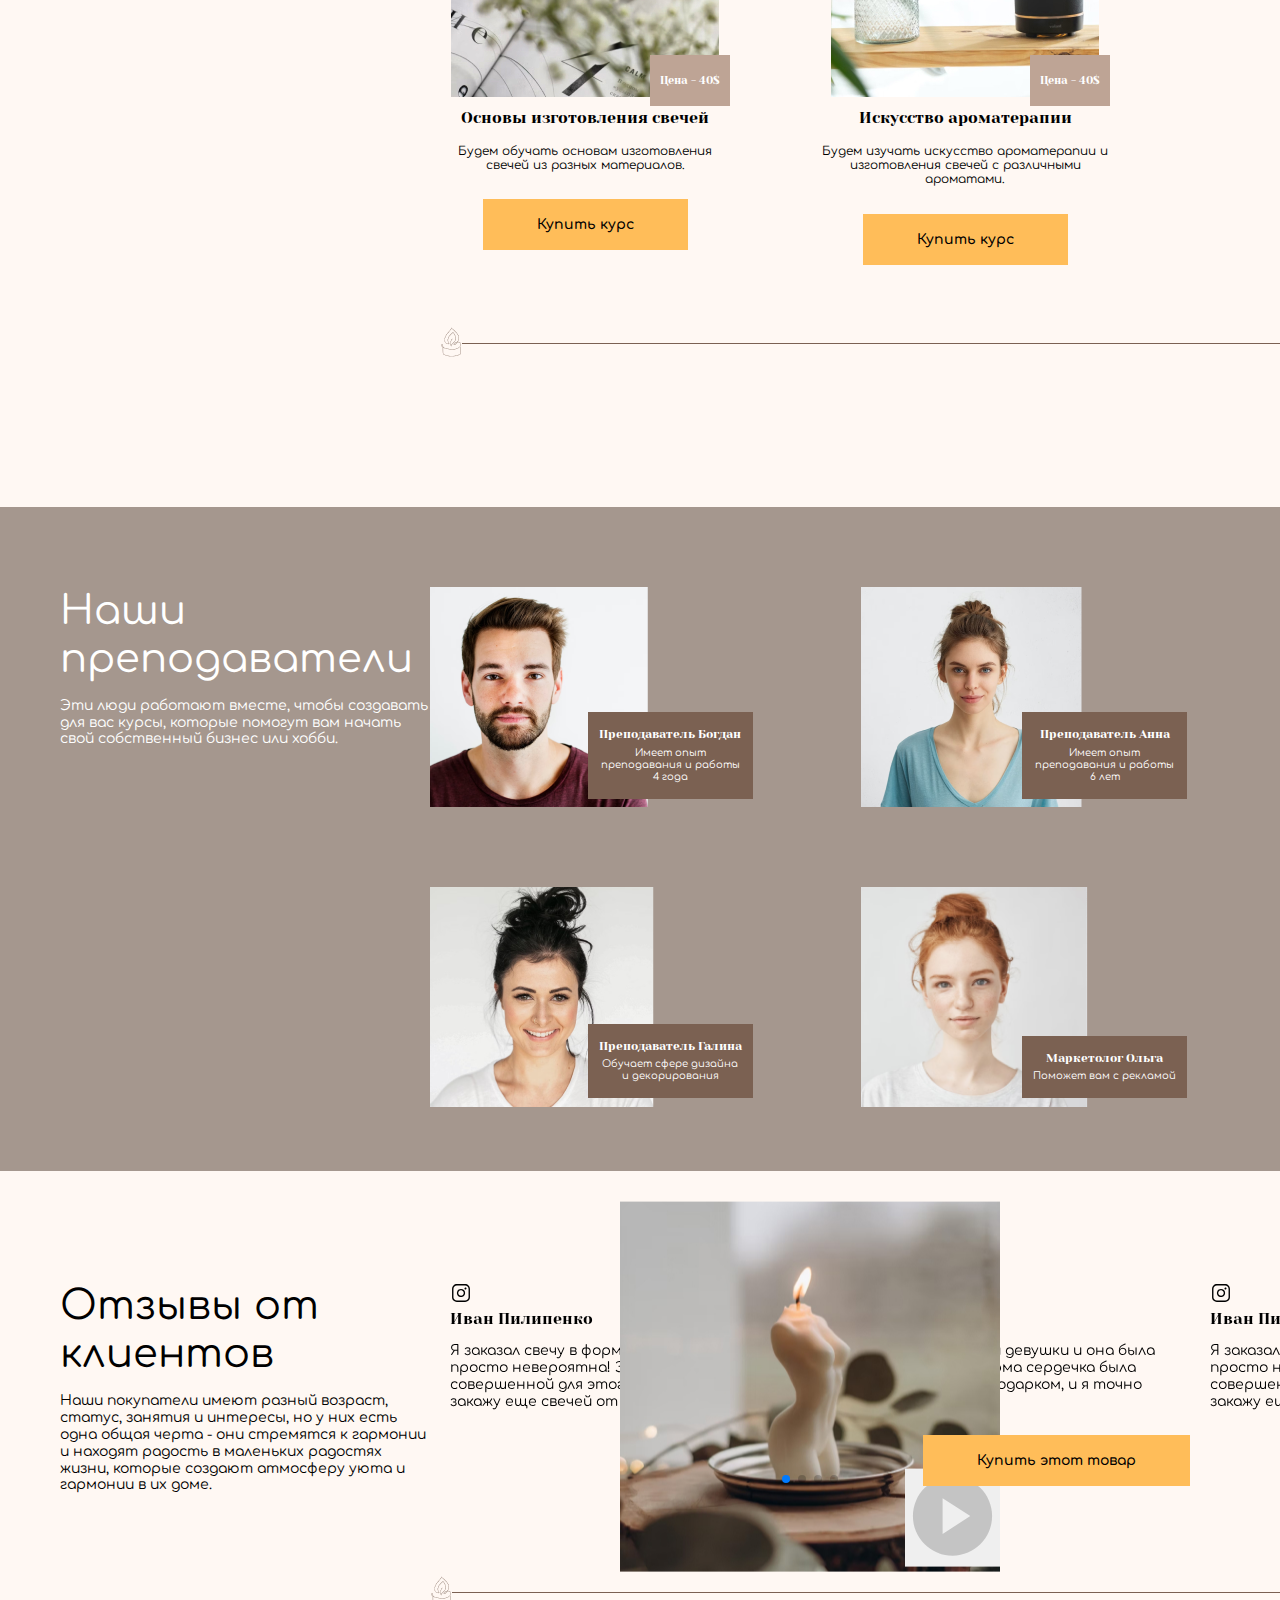
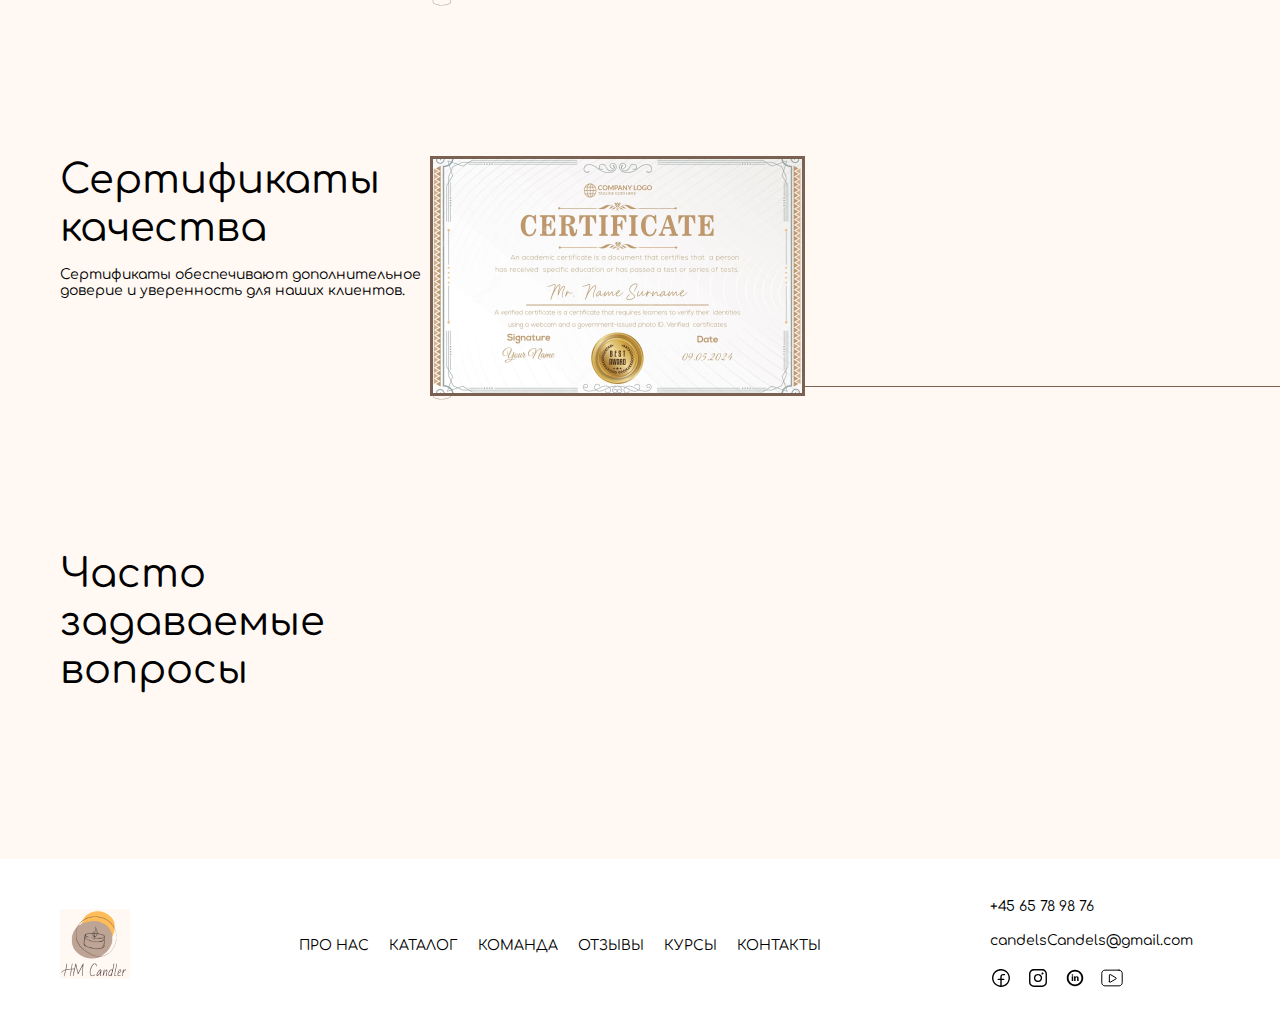
==== commit 934c9875: "certificate section" ====
--- a/start-clean/index.html
+++ b/start-clean/index.html
@@ -363,15 +363,39 @@
 
           <section class="sertificates section">
             <div class="container section__inner">
-                <div class="section__descr">
+                <div class="sertificates__descr section__descr">
                   <h2 class="title">Сертификаты
                     качества</h2>
                   <p class="section__text">Сертификаты обеспечивают дополнительное доверие и уверенность для наших клиентов.</p>
                 </div>
-                <div class="sertificates__content section__content-descr section__decor">
-    
+                <div class="sertificates__content section__decor">
+                  <div class="sertificates__slider">
+                   
+                      <div class="swiper-wrapper">
+                        <div class="swiper-slide">
+                          <img src="images/cert-1.jpg" alt="">
+                        </div>
+                        <div class="swiper-slide">
+                          <img src="images/cert-2.jpg" alt="">
+                        </div>
+                        <div class="swiper-wrapper">
+                          <div class="swiper-slide">
+                            <img src="images/cert-1.jpg" alt="">
+                          </div>
+                          <div class="swiper-slide">
+                            <img src="images/cert-2.jpg" alt="">
+                          </div>
+                          
+                   
+                      </div>
+                    
+                      <div class="swiper-pagination"></div>
+                    
+                      
+                    </div>
+                  </div>
                 </div>
-              </div>
+             
               </section>
 
               <section class="questions section">
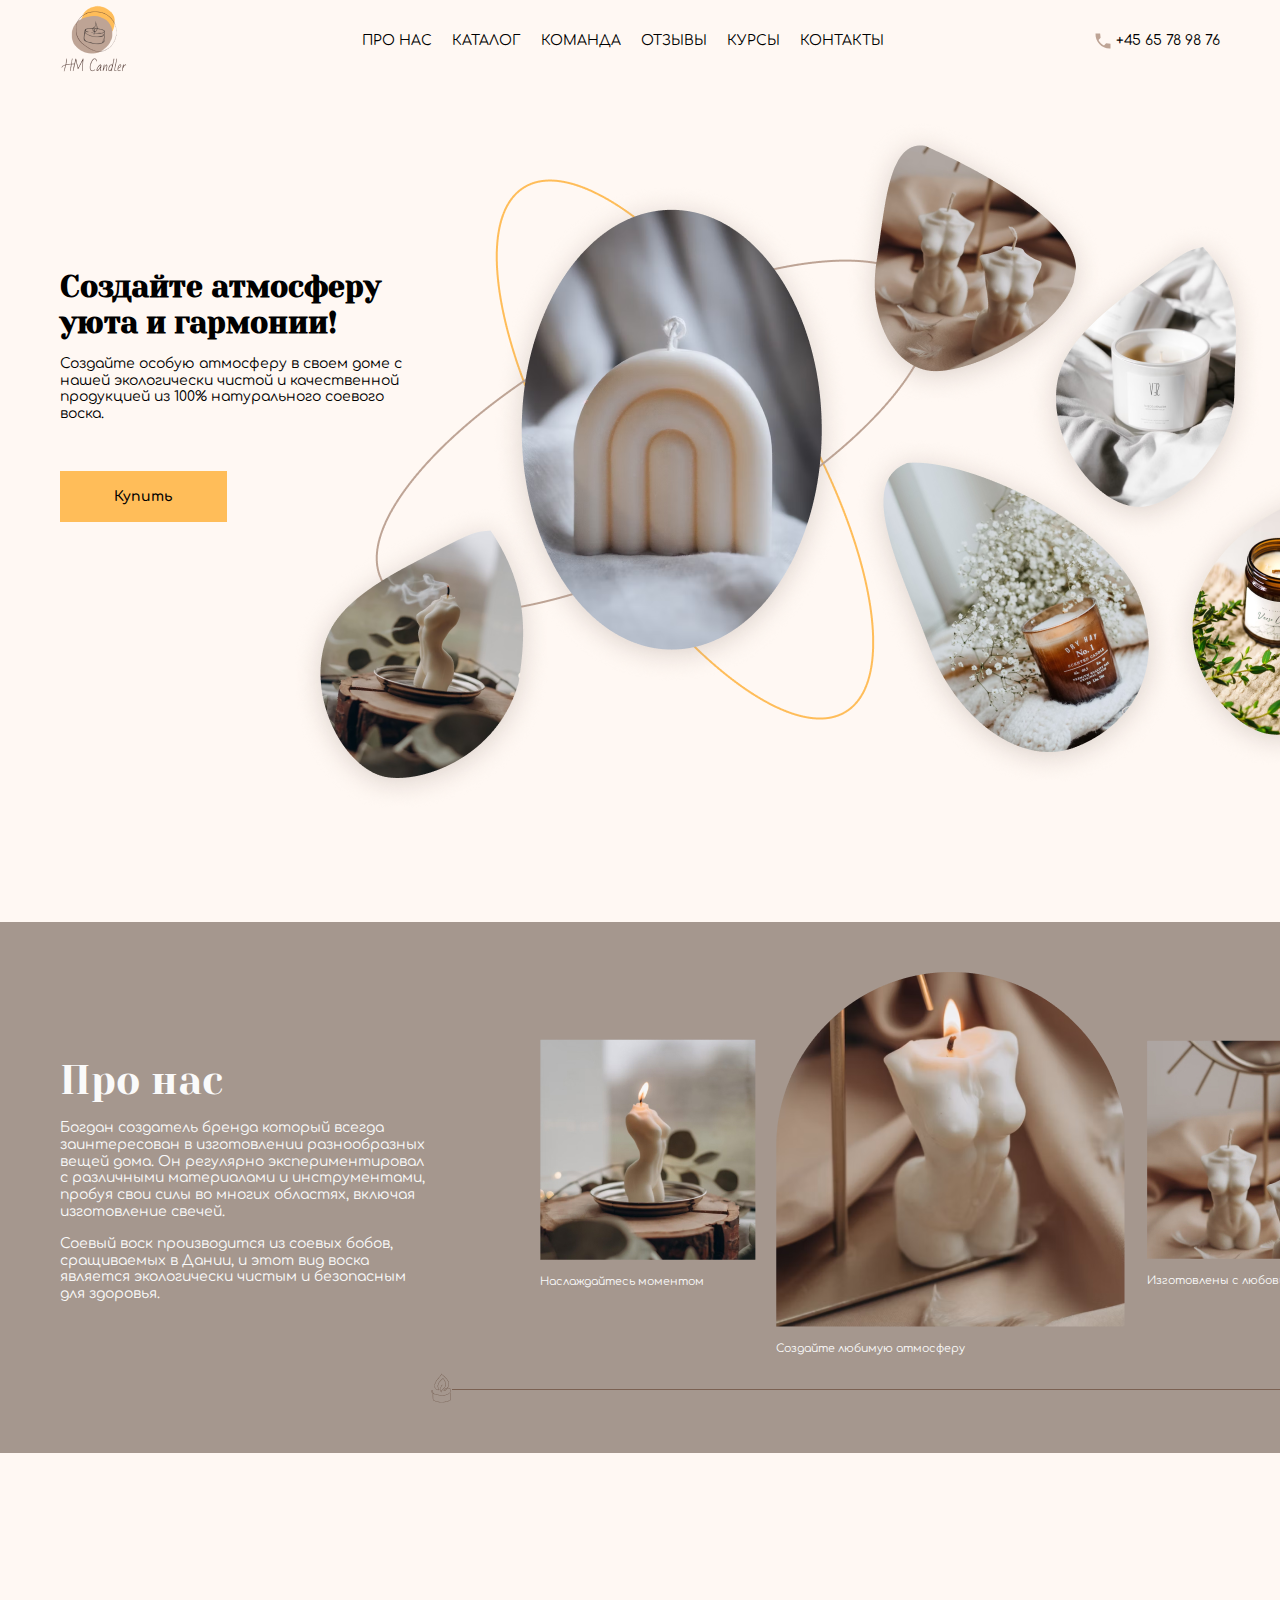
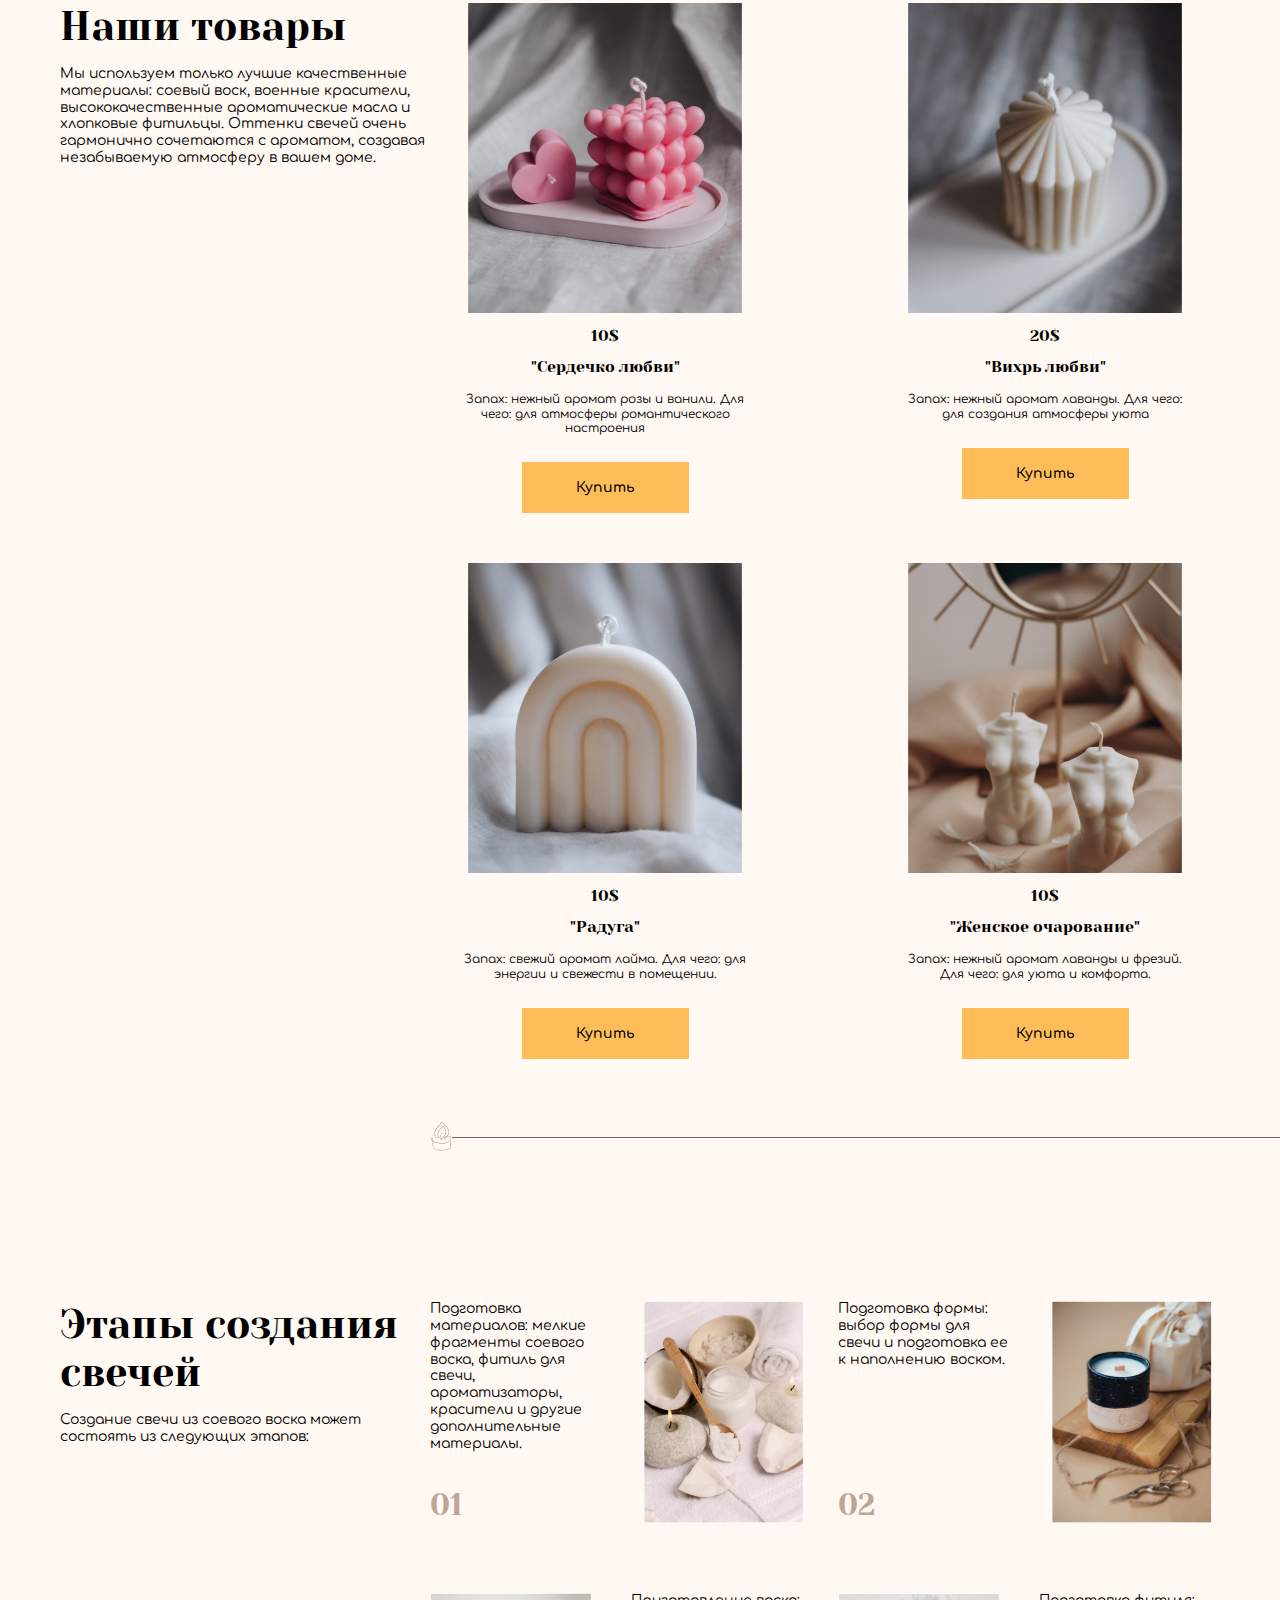
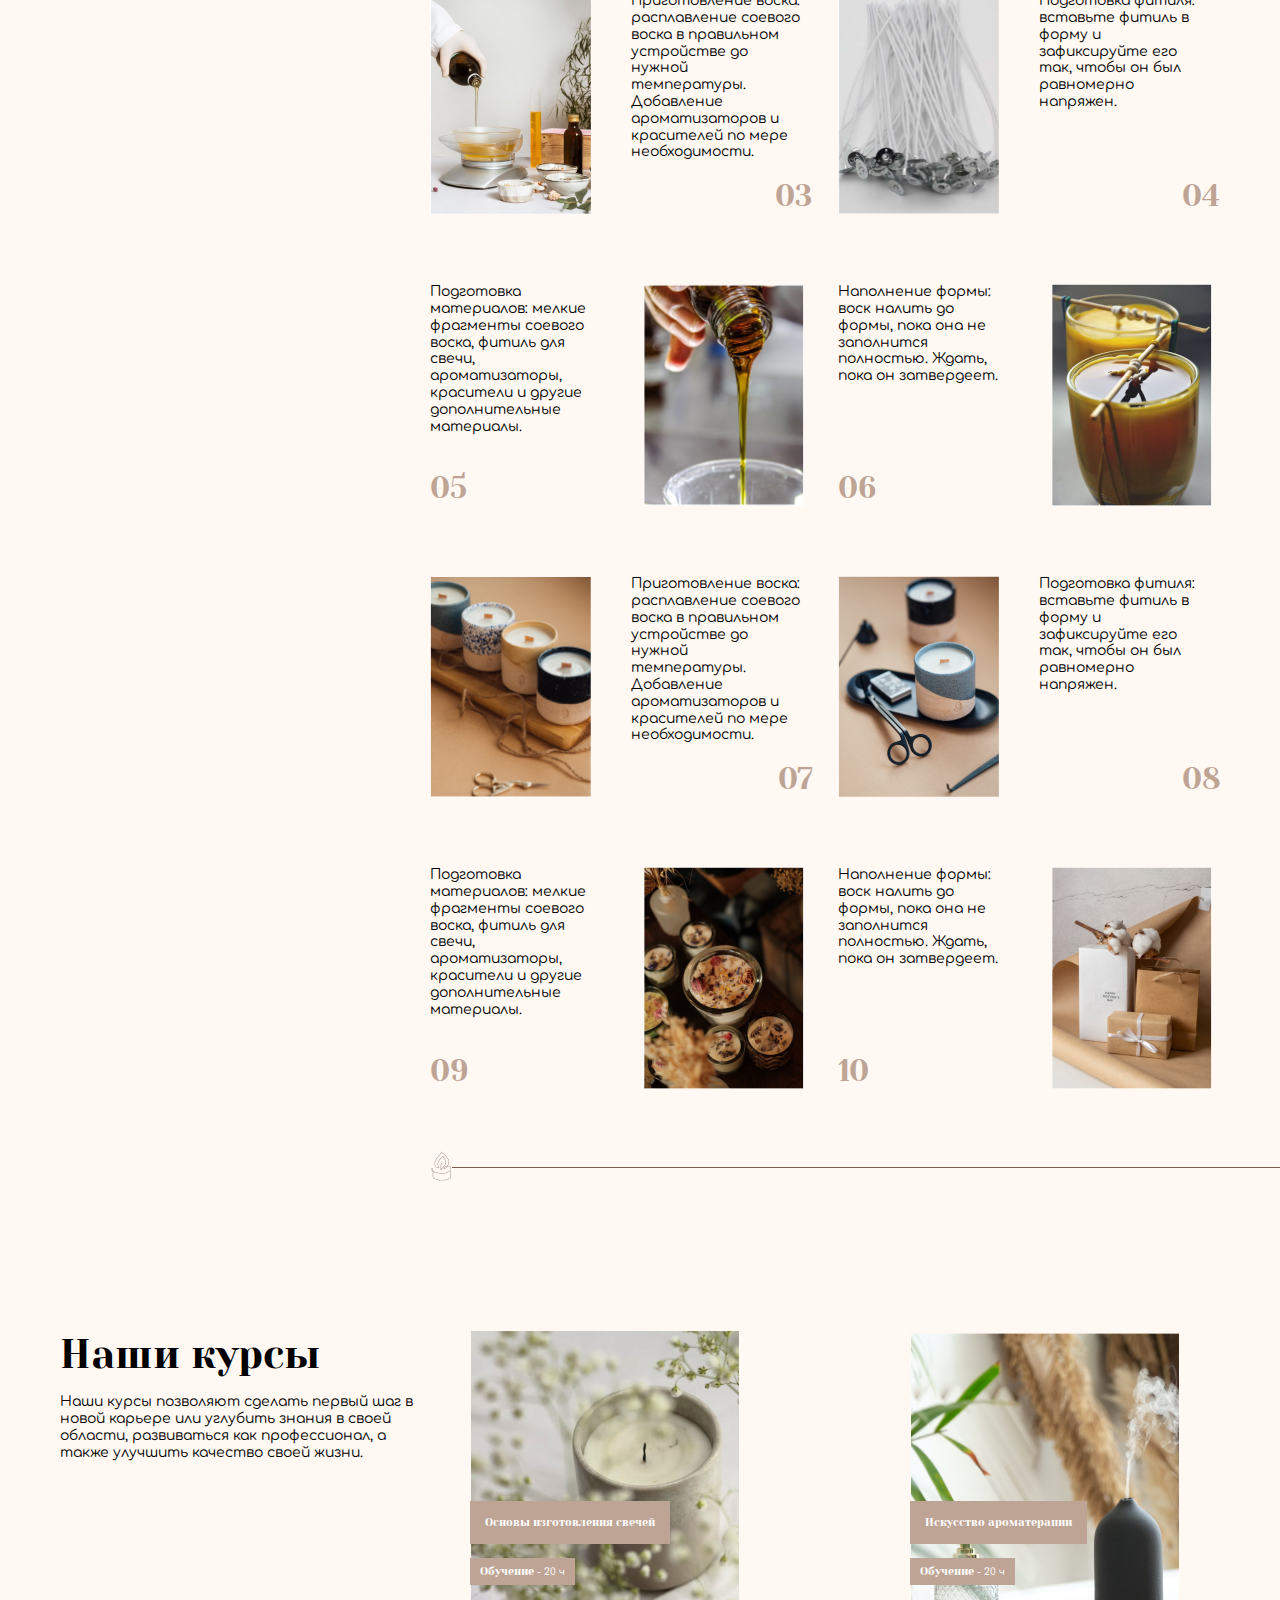
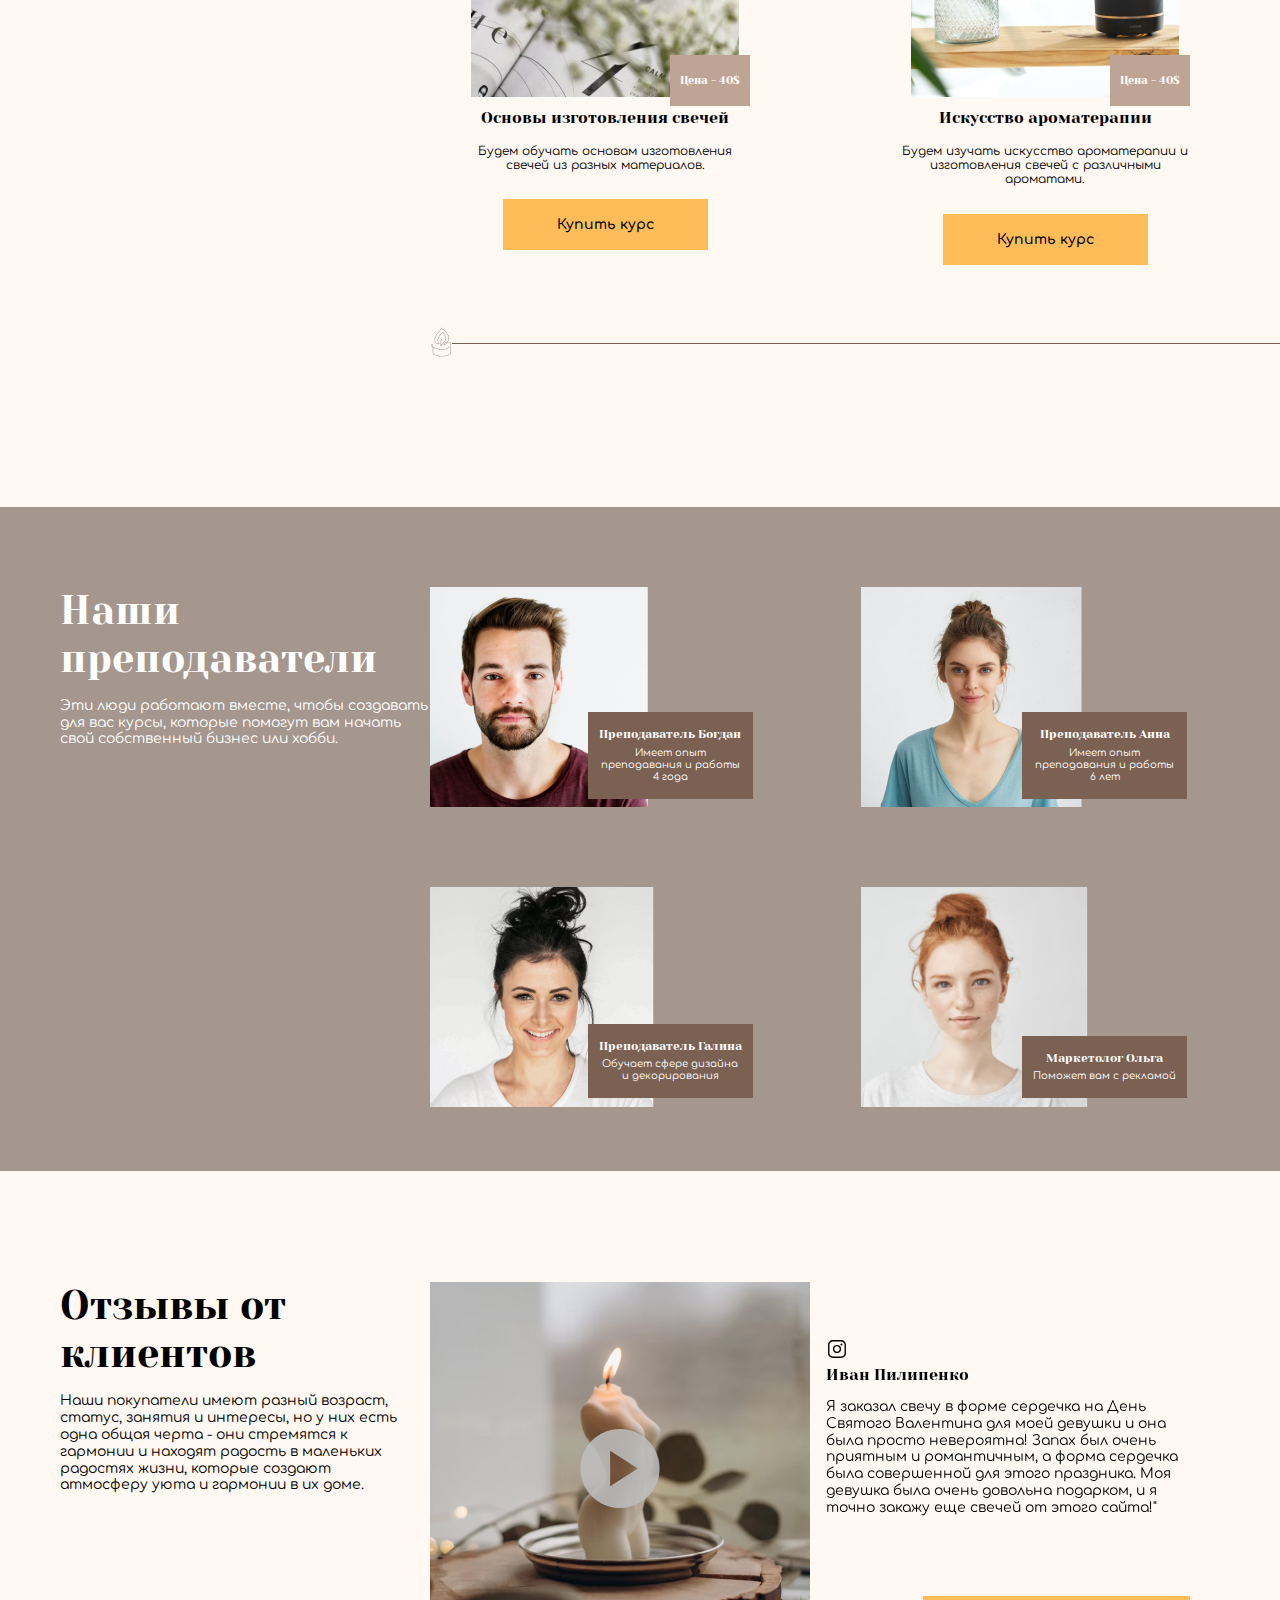
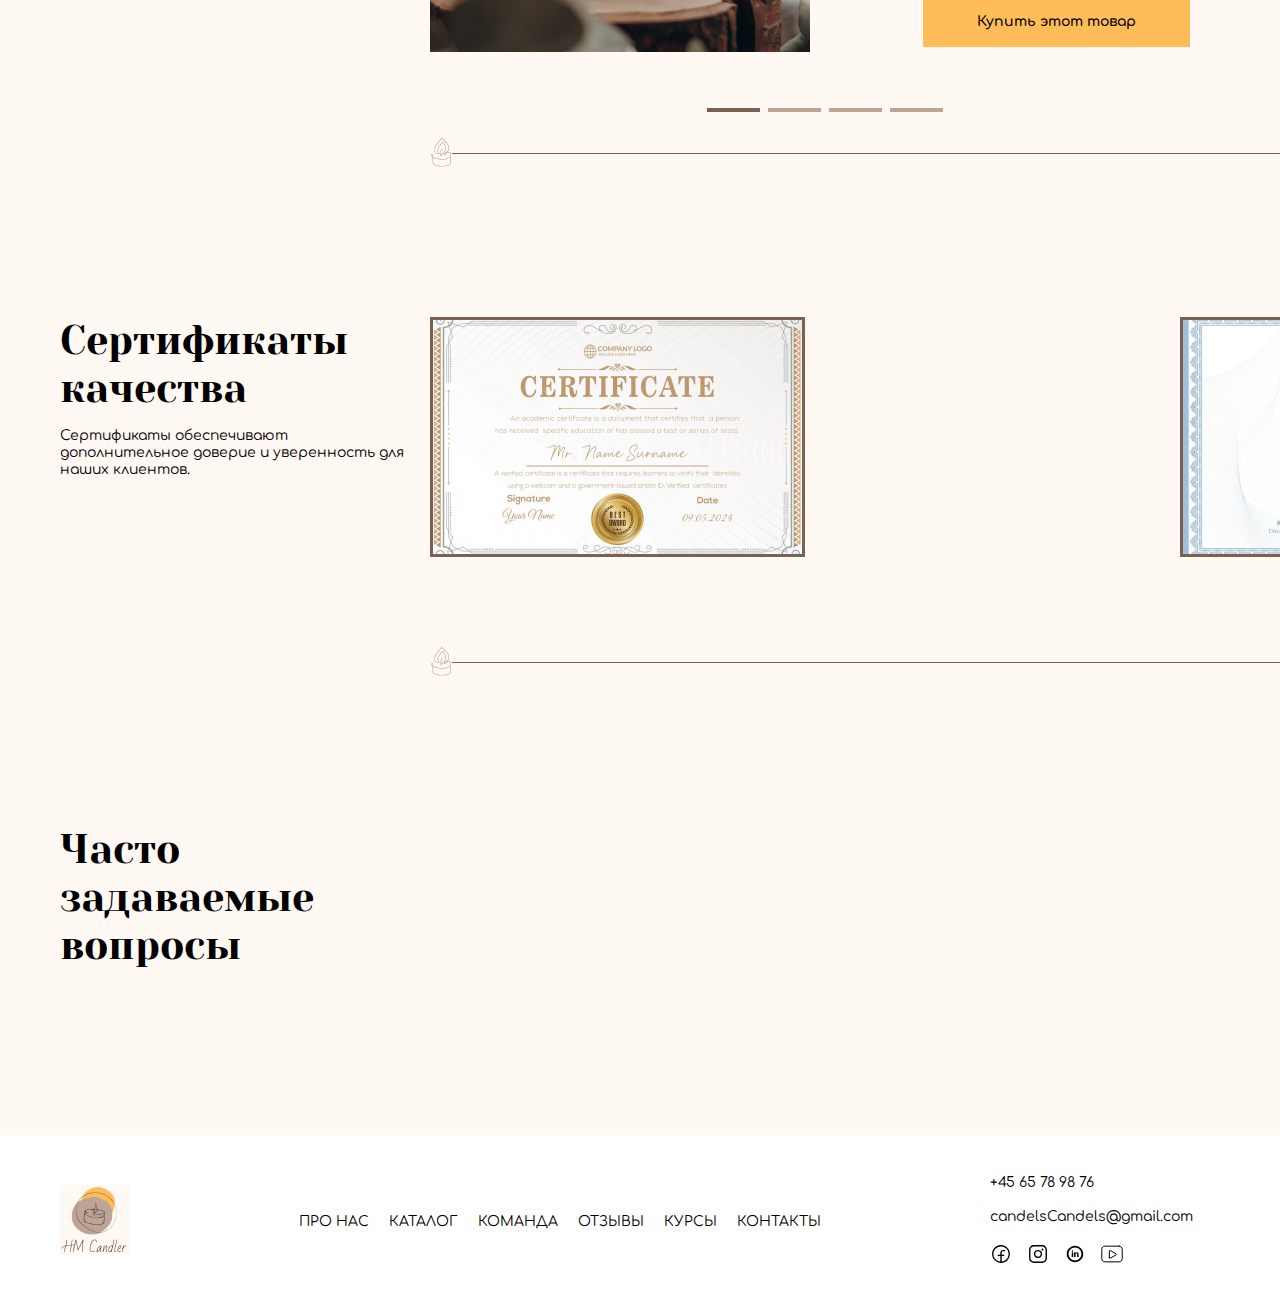
==== commit d1901882: "new code" ====
--- a/start-clean/index.html
+++ b/start-clean/index.html
@@ -13,9 +13,9 @@
     <title>Document</title>
     <link rel="stylesheet" href="css/reset.css" />
     <link
-    rel="stylesheet"
-    href="https://cdn.jsdelivr.net/npm/swiper@11/swiper-bundle.min.css"
-    />
+  rel="stylesheet"
+  href="https://cdn.jsdelivr.net/npm/swiper@11/swiper-bundle.min.css"
+/>
     <link rel="stylesheet" href="css/style.css" />
   </head>
   <body>
@@ -194,13 +194,13 @@
       </section>
       <section class="courses section">
         <div class="container section__inner">
-          <div class="container section__inner">
+          
             <div class="section__descr">
               <h2 class="title">Наши курсы</h2>
               <p class="section__text">Наши курсы позволяют сделать первый шаг в новой карьере или углубить знания в своей области, развиваться как профессионал, а также улучшить качество своей жизни.</p>
             </div>
-            <div class="products__contents section__content-descr section__decor">
-              <div class="products__item">
+            <div class="products__contents section__content-descr section__decor courses__content">
+              <div class="products__item courses__item">
                 <div class="courses__item-img">
                   <img src="images/courses-1.jpg" alt="" class="products__item-img">
                   <p class="courses__title">Основы изготовления свечей</p>
@@ -213,7 +213,7 @@
                 <p class="products__item-text">Будем обучать основам изготовления свечей из разных материалов.</p>
                 <button class="button">Купить курс</button>
               </div>
-              <div class="products__item">
+              <div class="products__item courses__item">
                 <div class="courses__item-img">
                   <img src="images/courses-2.jpg" alt="" class="products__item-img">
                   <p class="courses__title">Искусство ароматерапии</p>
@@ -228,7 +228,7 @@
                 <button class="button">Купить курс</button>
               </div>
   
-            </div>
+            
         </div>
       </section>
       <section class="team section">
@@ -265,9 +265,10 @@
         </div>
       </div>
       </section>
+
       <section class="feedback section">
-        <div class="container section__inner">
-            <div class="section__descr">
+        <div class="container feedback__inner section__inner">
+            <div class="feedback__descr section__descr">
               <h2 class="title">Отзывы от клиентов</h2>
               <p class="section__text">Наши покупатели имеют разный возраст, статус, занятия и интересы, но у них есть одна общая черта - они стремятся к гармонии и находят радость в маленьких радостях жизни, которые создают атмосферу уюта и гармонии в их доме.</p>
             </div>
@@ -279,9 +280,9 @@
     
               <div class="swiper-slide">
               <div class="feedback__item">
-              <div class="feedback__item-videobtn">
+              <div class="feedback__item-video">
               <img src="images/slider.jpg" alt="" class="feedback__item-img">
-              <button class="feedback__item-btn">
+              <button class="feedback__item-videobtn">
             <img src="images/btn.svg" alt="">
           </button>
         </div>
@@ -294,71 +295,72 @@
           <button class="button feedback__item-btn">Купить этот товар</button>
         </div>
       </div>
-      </div>
-   
+    </div>
+
     <div class="swiper-slide">
-              <div class="feedback__item">
-              <div class="feedback__item-videobtn">
-              <img src="images/slider.jpg" alt="" class="feedback__item-img">
-              <button class="feedback__item-btn">
-            <img src="images/btn.svg" alt="">
-          </button>
-        </div>
-        <div class="feedback__item-content">
-          <a href="#" class="feedback__item-sociallink">
-            <img src="images/instagram.svg" alt="">
-          </a>
-          <p class="feedback__item-name">Иван Пилипенко</p>
-          <p class="feedback__item-text">Я заказал свечу в форме сердечка на День Святого Валентина для моей девушки и она была просто невероятна! Запах был очень приятным и романтичным, а форма сердечка была совершенной для этого праздника. Моя девушка была очень довольна подарком, и я точно закажу еще свечей от этого сайта!"</p>
-          <button class="button feedback__item-btn">Купить этот товар</button>
-        </div>
-      </div>
-      </div>
-              <div class="swiper-slide">
-              <div class="feedback__item">
-              <div class="feedback__item-videobtn">
-              <img src="images/slider.jpg" alt="" class="feedback__item-img">
-              <button class="feedback__item-btn">
-            <img src="images/btn.svg" alt="">
-          </button>
-        </div>
-        <div class="feedback__item-content">
-          <a href="#" class="feedback__item-sociallink">
-            <img src="images/instagram.svg" alt="">
-          </a>
-          <p class="feedback__item-name">Иван Пилипенко</p>
-          <p class="feedback__item-text">Я заказал свечу в форме сердечка на День Святого Валентина для моей девушки и она была просто невероятна! Запах был очень приятным и романтичным, а форма сердечка была совершенной для этого праздника. Моя девушка была очень довольна подарком, и я точно закажу еще свечей от этого сайта!"</p>
-          <button class="button feedback__item-btn">Купить этот товар</button>
-        </div>
-      </div>
-      </div>
-              <div class="swiper-slide">
-              <div class="feedback__item">
-              <div class="feedback__item-videobtn">
-              <img src="images/slider.jpg" alt="" class="feedback__item-img">
-              <button class="feedback__item-btn">
-            <img src="images/btn.svg" alt="">
-          </button>
-        </div>
-        <div class="feedback__item-content">
-          <a href="#" class="feedback__item-sociallink">
-            <img src="images/instagram.svg" alt="">
-          </a>
-          <p class="feedback__item-name">Иван Пилипенко</p>
-          <p class="feedback__item-text">Я заказал свечу в форме сердечка на День Святого Валентина для моей девушки и она была просто невероятна! Запах был очень приятным и романтичным, а форма сердечка была совершенной для этого праздника. Моя девушка была очень довольна подарком, и я точно закажу еще свечей от этого сайта!"</p>
-          <button class="button feedback__item-btn">Купить этот товар</button>
-        </div>
-      </div>
-      </div>
-   
- 
-
+      <div class="feedback__item">
+      <div class="feedback__item-video">
+      <img src="images/slider.jpg" alt="" class="feedback__item-img">
+      <button class="feedback__item-videobtn">
+    <img src="images/btn.svg" alt="">
+  </button>
+</div>
+<div class="feedback__item-content">
+  <a href="#" class="feedback__item-sociallink">
+    <img src="images/instagram.svg" alt="">
+  </a>
+  <p class="feedback__item-name">Иван Пилипенко</p>
+  <p class="feedback__item-text">Я заказал свечу в форме сердечка на День Святого Валентина для моей девушки и она была просто невероятна! Запах был очень приятным и романтичным, а форма сердечка была совершенной для этого праздника. Моя девушка была очень довольна подарком, и я точно закажу еще свечей от этого сайта!"</p>
+  <button class="button feedback__item-btn">Купить этот товар</button>
+</div>
+</div>
+</div>
+<div class="swiper-slide">
+  <div class="feedback__item">
+  <div class="feedback__item-video">
+  <img src="images/slider.jpg" alt="" class="feedback__item-img">
+  <button class="feedback__item-videobtn">
+<img src="images/btn.svg" alt="">
+</button>
+</div>
+<div class="feedback__item-content">
+<a href="#" class="feedback__item-sociallink">
+<img src="images/instagram.svg" alt="">
+</a>
+<p class="feedback__item-name">Иван Пилипенко</p>
+<p class="feedback__item-text">Я заказал свечу в форме сердечка на День Святого Валентина для моей девушки и она была просто невероятна! Запах был очень приятным и романтичным, а форма сердечка была совершенной для этого праздника. Моя девушка была очень довольна подарком, и я точно закажу еще свечей от этого сайта!"</p>
+<button class="button feedback__item-btn">Купить этот товар</button>
+</div>
+</div>
+</div>
+<div class="swiper-slide">
+  <div class="feedback__item">
+  <div class="feedback__item-video">
+  <img src="images/slider.jpg" alt="" class="feedback__item-img">
+  <button class="feedback__item-videobtn">
+<img src="images/btn.svg" alt="">
+</button>
+</div>
+<div class="feedback__item-content">
+<a href="#" class="feedback__item-sociallink">
+<img src="images/instagram.svg" alt="">
+</a>
+<p class="feedback__item-name">Иван Пилипенко</p>
+<p class="feedback__item-text">Я заказал свечу в форме сердечка на День Святого Валентина для моей девушки и она была просто невероятна! Запах был очень приятным и романтичным, а форма сердечка была совершенной для этого праздника. Моя девушка была очень довольна подарком, и я точно закажу еще свечей от этого сайта!"</p>
+<button class="button feedback__item-btn">Купить этот товар</button>
+</div>
+</div>
+</div>
+
+    
+  
+            </div>
   <div class="swiper-pagination"></div>
 
 </div>
 
-            </div>
-          </div>
+</div>
+</div>
           </section>
 
           <section class="sertificates section">
@@ -409,7 +411,12 @@
                     </div>
                   </div>
                   </section>
+
     </main>
+
+
+
+
     <footer class="footer">
       <div class="container footer__inner">
         <a href="#" class="logo">
--- a/start-clean/css/style.css
+++ b/start-clean/css/style.css
@@ -38,6 +38,7 @@
     font-size: 40px;
     margin-bottom: 15px;
     font-weight: 400;
+    font-family: 'Yeseva One', cursive;
 }
 
 .section {
@@ -313,6 +314,7 @@
 
 .steps__item-text {
     flex-basis: 174px;
+    padding-bottom: 40px;
 }
 
 .courses__item-img {
@@ -348,12 +350,17 @@
 
 .courses__price {
     padding: 19px 10px;
+    
+    right: 0px;
+    bottom: 2px;
+}
+
+.courses__title,
+.courses__time,
+.courses__price {
     background-color: #BEA495;
     position: absolute;
-    right: 0px;
-    bottom: 2px;
-}
-
+}
 
 .team {
     background-color: #A5978E;
@@ -398,12 +405,17 @@
 }
 
 .feedback__item {
-    padding-left: 20px;
+    
     display: grid;
     grid-template-columns: auto auto;
     gap: 0 16px;
     align-items: center;
 }
+
+.feedback__descr {
+    margin-right: 20px;
+}
+
 
 .feedback__item-video {
     position: relative;
@@ -449,7 +461,46 @@
 
 .feedback__slider {
     width: 760px;
-}
+    overflow: hidden;
+}
+
+.feedback__content .swiper-pagination {
+   bottom: 50px;
+}
+
+.swiper-pagination-bullet {
+    background-color: #BEA495;
+    width: 53px;
+    height: 4px;
+    border-radius: 0;
+    opacity: 1;
+}
+
+.swiper-pagination-bullet-active {
+    background-color: #7B6152;
+}
+
+.sertificates__slider {
+    width: 1135px;
+    overflow: hidden;
+}
+
+.sertificates__descr {
+    margin-right: 20px;
+}
+
+.sertificates__content {
+    padding-bottom: 114px;
+}
+
+.sertificates__content .swiper-pagination {
+    bottom: 60px;
+    text-align: left;
+}
+
+
+
+
 
 
 
@@ -547,6 +598,7 @@
     .section__text {
         font-size: 10px;
     }
+
     .team__contents {
         gap: 30px 20px;
     }
@@ -555,7 +607,26 @@
         padding: 50px 0;
     }
 
-
+    .feedback__inner {
+        grid-template-columns: 260px auto;
+    }
+
+    .feedback__slider {
+        width: 690px;
+    }
+
+    .sertificates__content img {
+        width: 280px;
+    }
+
+    .sertificates__slider {
+        width: 870px;
+    }
+
+    .sertificates__content .swiper-pagination {
+        text-align: center;
+    }
+  
 }
 
 @media (max-width: 900px) {
@@ -715,6 +786,7 @@
         margin-bottom: 9px;
 
     }
+
     .courses__title {
         padding: 6px;
         left: -1px;
@@ -745,13 +817,29 @@
    
     }
 
-.team__item-name {
+    .team__item-name {
     font-size: 8px;
     
     }
 
-.team__item-descr {
+    .team__item-descr {
     font-size:7px;
+    }
+
+    .feedback__item-video {
+        width: 200px;
+    }
+
+    .feedback__item-img {
+        width: 200px;
+    }
+
+    .feedback__slider {
+        width: 447px;
+    }
+
+    .feedback__item-content {
+        padding-bottom: 45px;
     }
 
 }
@@ -908,6 +996,19 @@
     .steps__list {
         gap: 25px 40px;
     }
+
+    .team {
+        margin-bottom: 50px;
+    }
+
+    .sertificates__content img {
+        width: 200px;
+    }
+
+    .sertificates__slider {
+        width: 415px;
+        margin: 0 auto;
+    }
 }
 
 @media (max-width: 404px) {
@@ -922,6 +1023,7 @@
     .steps__item-img {
         width: 66px;
     }
+
     .courses__content {
         grid-template-columns: auto;
     }
@@ -948,7 +1050,6 @@
         bottom: 15px;
     }
 
-
    
 }
 
@@ -1047,4 +1148,38 @@
         font-size: 6px;
     }
 
-}
+    .courses__item,
+    .courses__item img {
+        width: 255px;
+    }
+
+    .feedback__item {
+        grid-template-columns: auto;
+        text-align: center;
+    }
+
+    .feedback__slider {
+        width: 250px;
+        margin: 0 auto;
+    }
+
+    .feedback__item-img {
+        width: 250px;
+        margin: 0 auto 20px;
+    }
+
+    .feedback__item-video {
+        width: 250px;
+    }
+
+    .feedback__item-btn {
+        bottom: 0;
+        margin: 0 auto;left: 0;
+        min-width: 100px;
+    }
+
+    .sertificates__slider {
+        width: 200px;
+    }
+
+}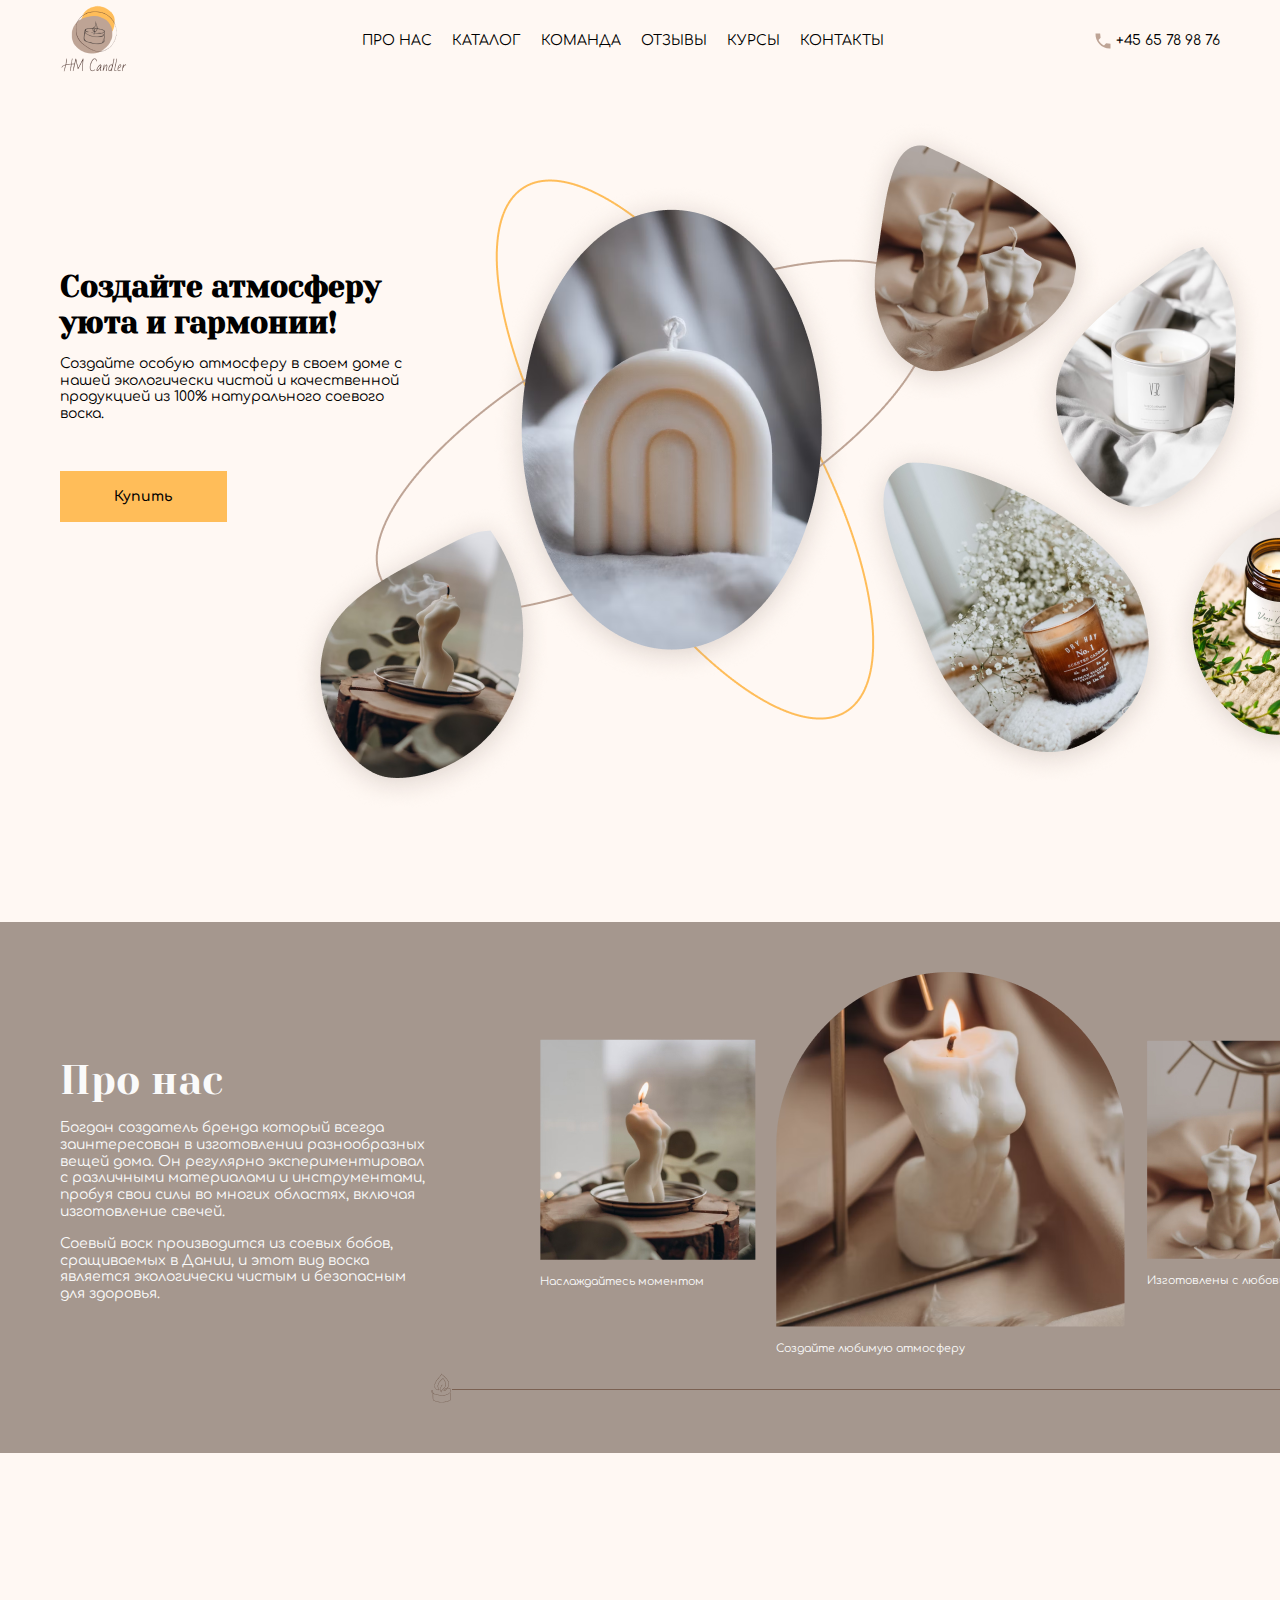
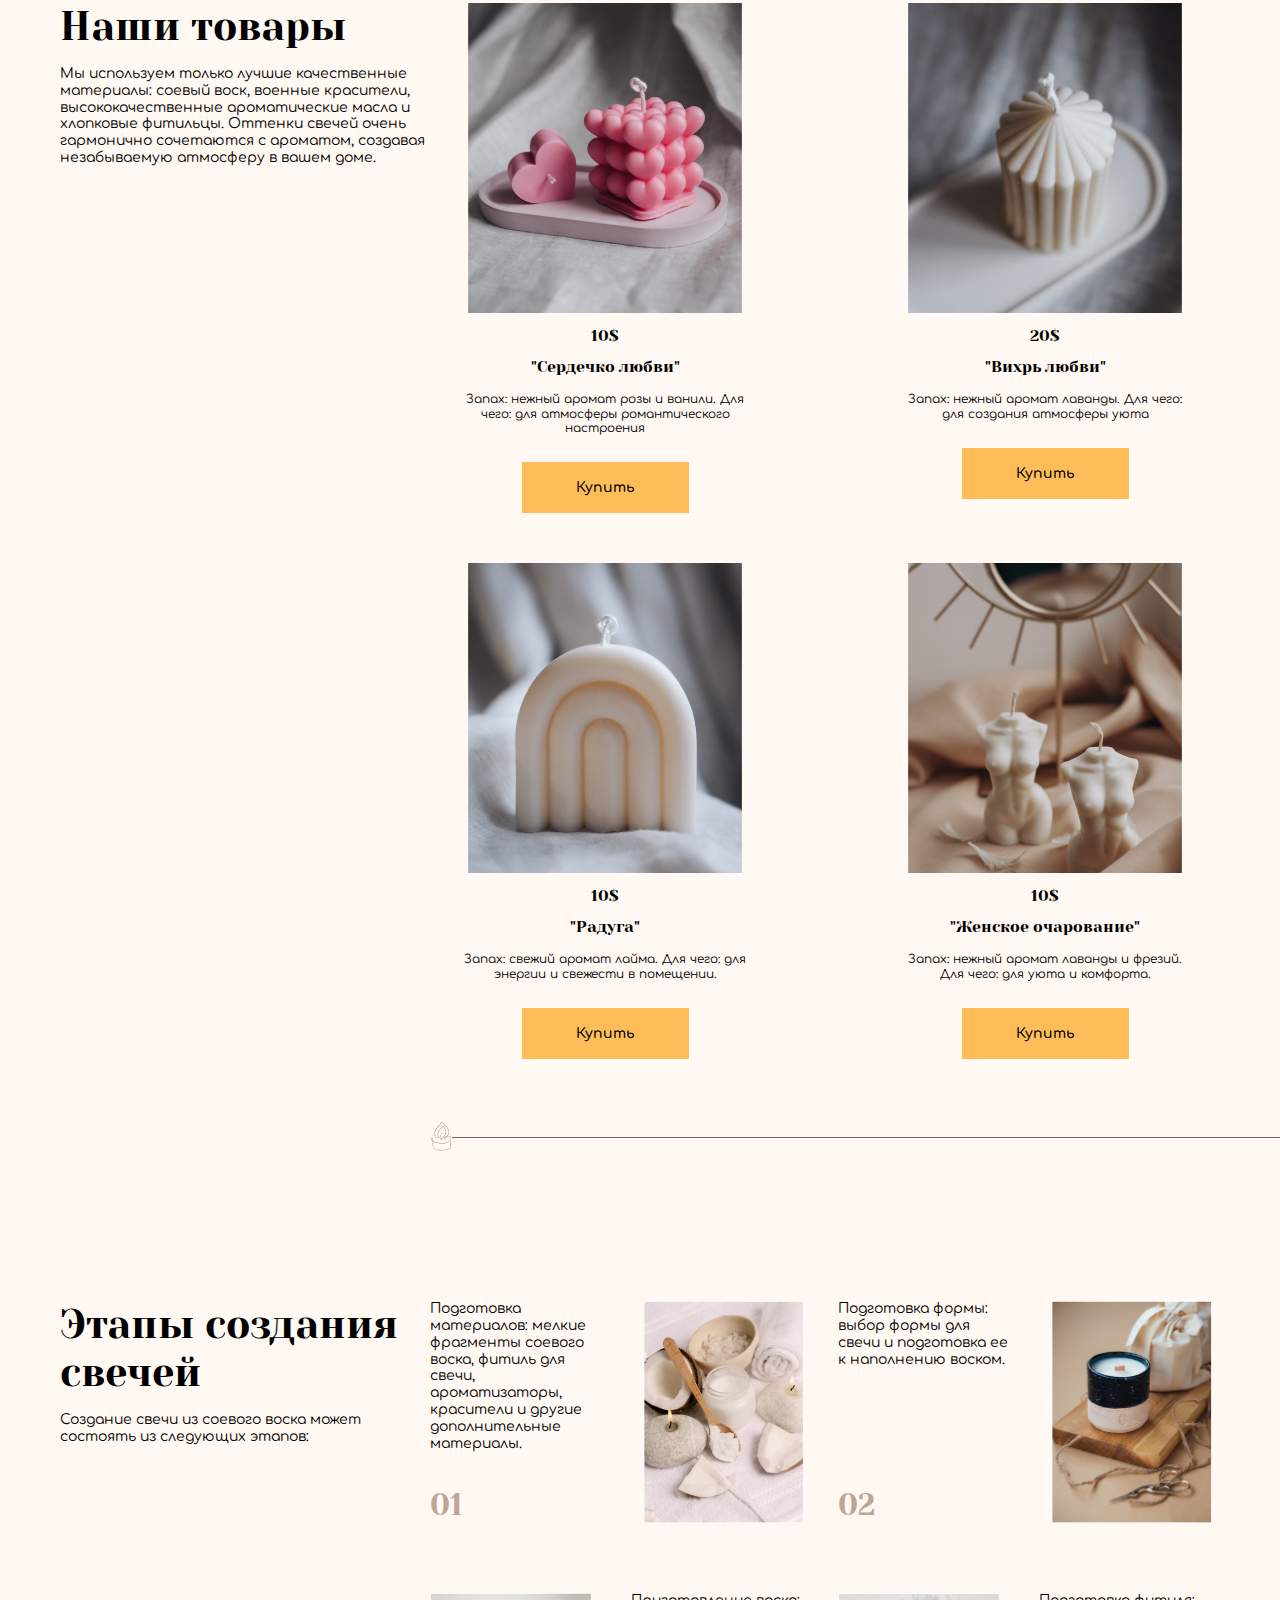
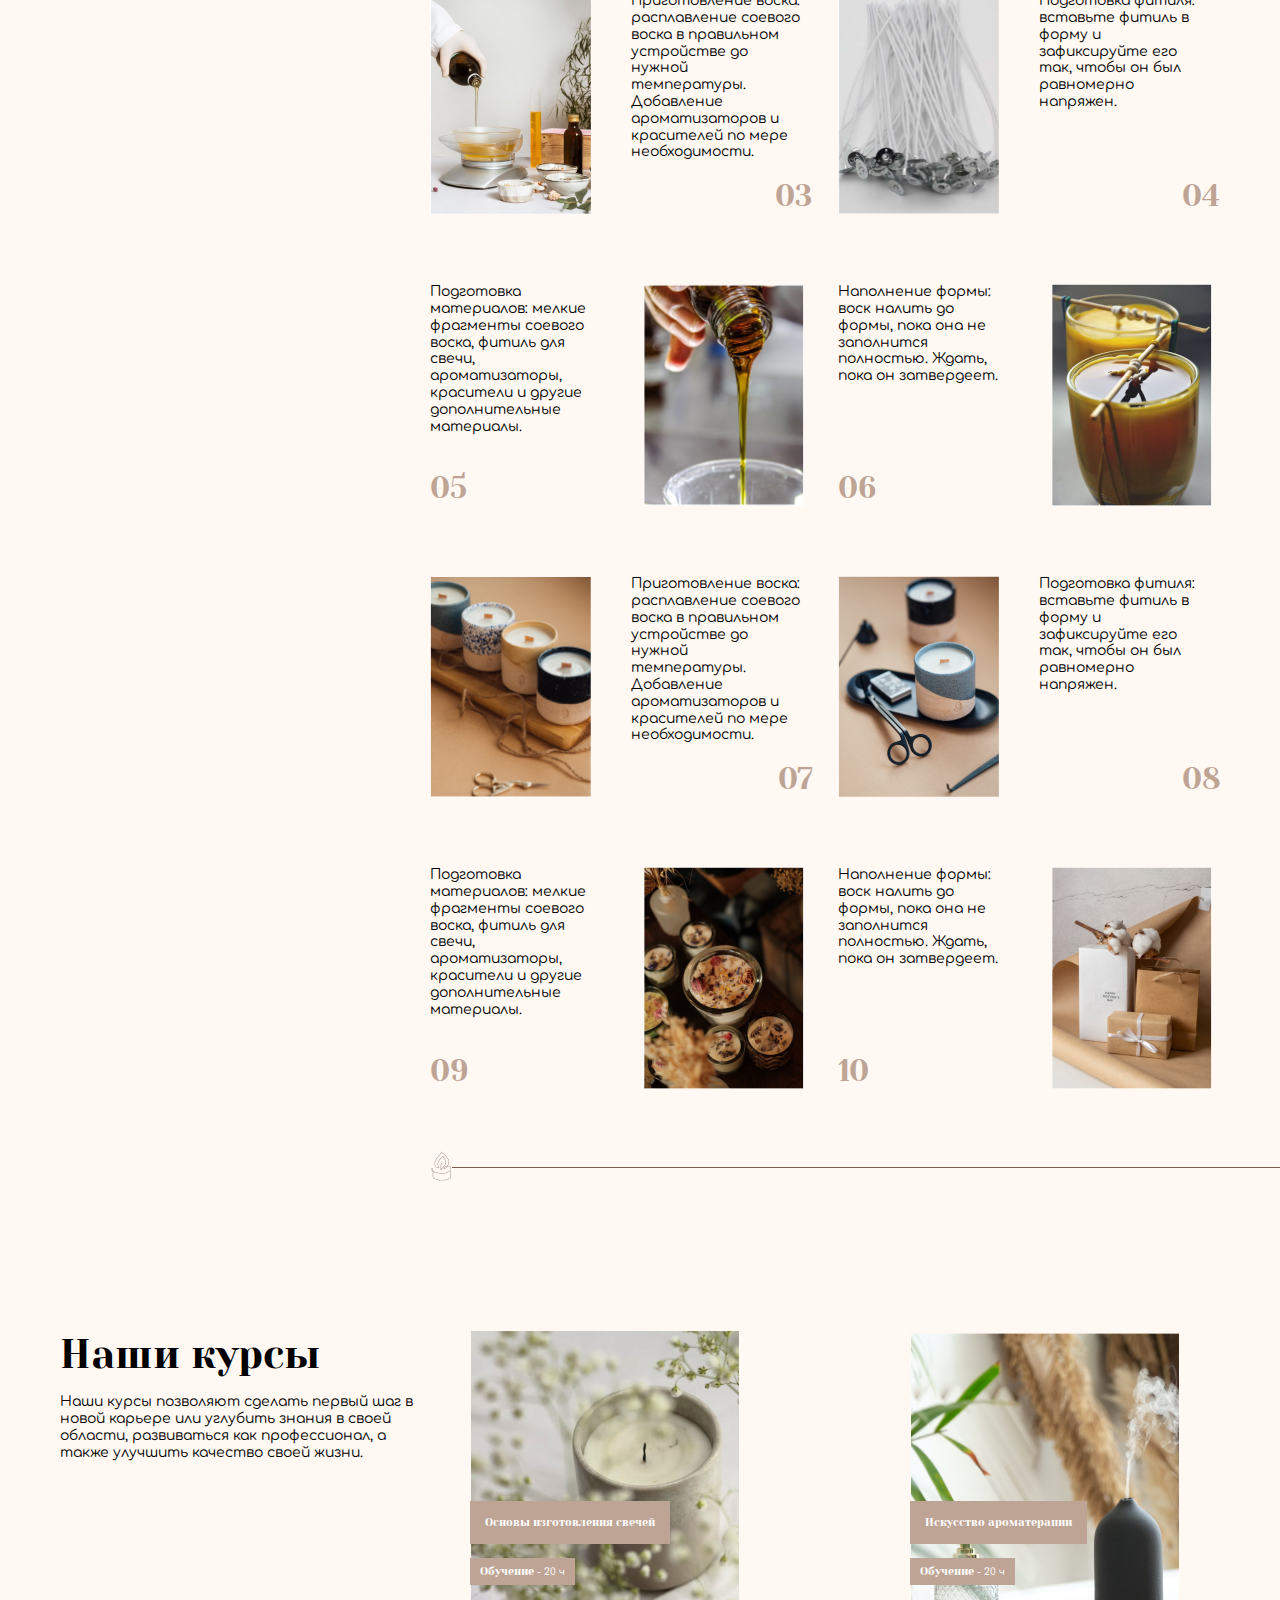
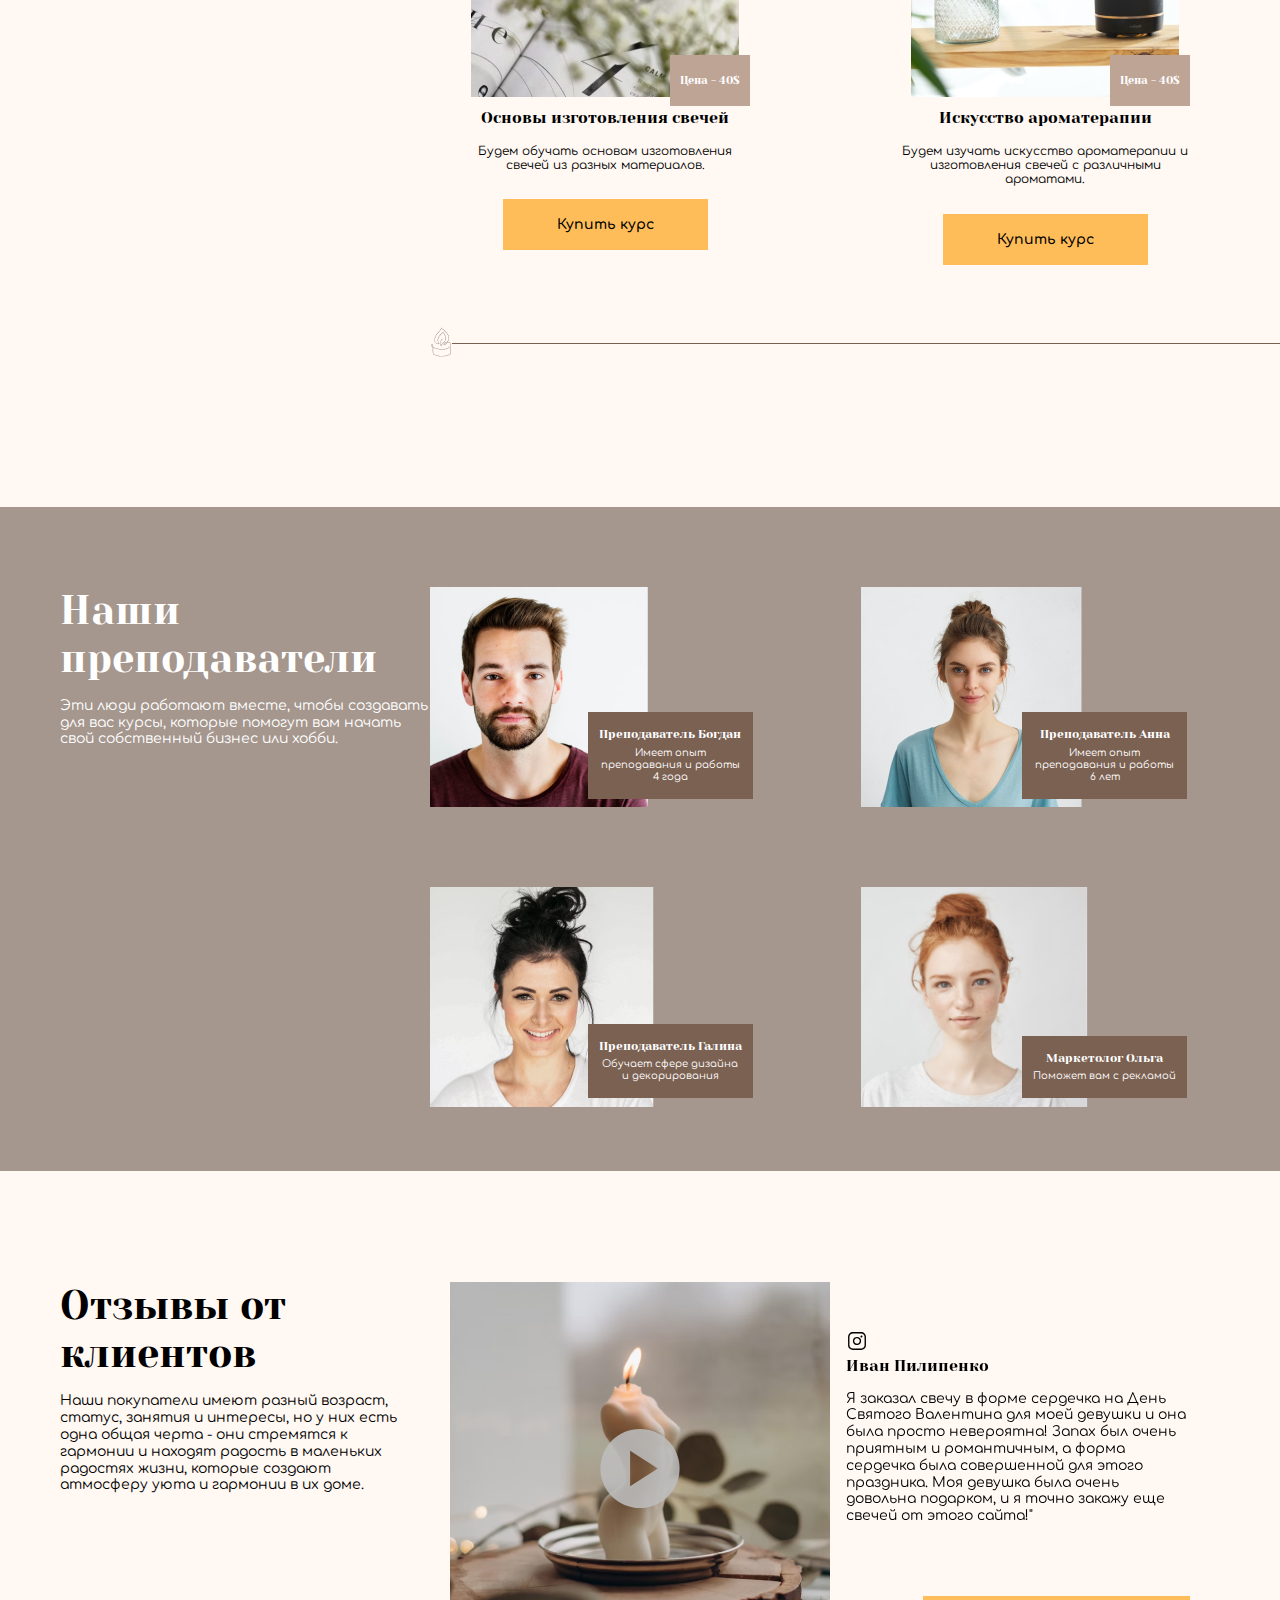
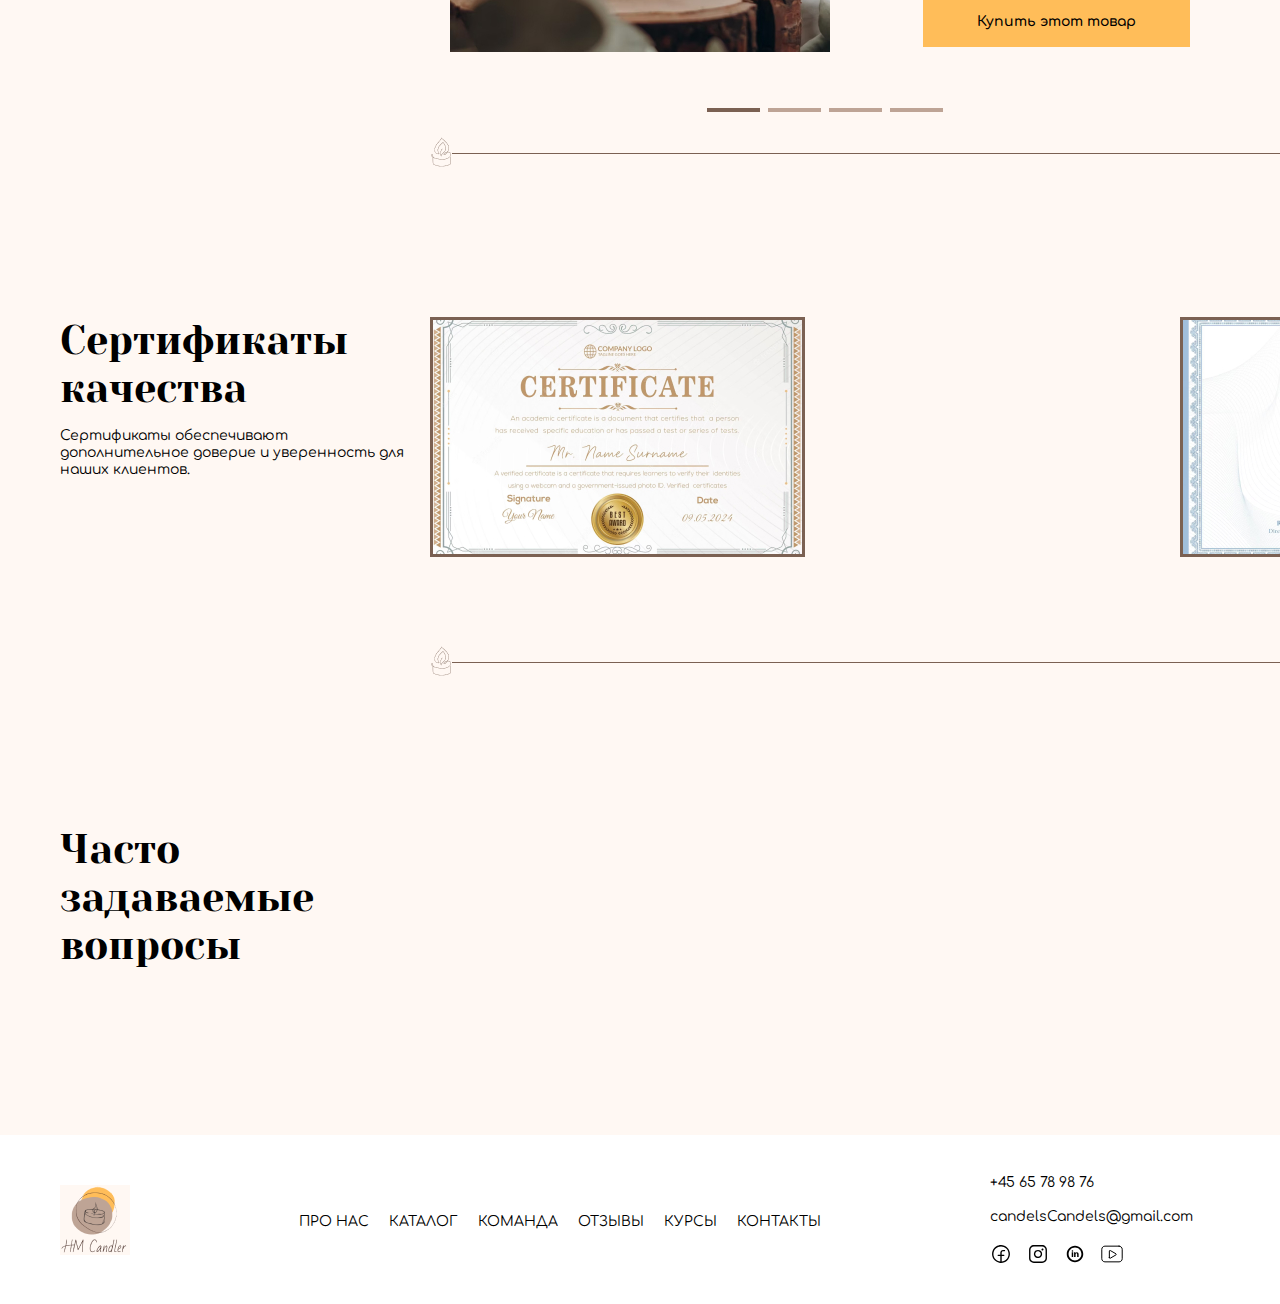
==== commit 97b4cc6f: "fixed conflicts" ====
--- a/start-clean/index.html
+++ b/start-clean/index.html
@@ -12,10 +12,10 @@
     />
     <title>Document</title>
     <link rel="stylesheet" href="css/reset.css" />
-    <link
-  rel="stylesheet"
+    <link rel="stylesheet"
   href="https://cdn.jsdelivr.net/npm/swiper@11/swiper-bundle.min.css"
 />
+
     <link rel="stylesheet" href="css/style.css" />
   </head>
   <body>
@@ -194,13 +194,15 @@
       </section>
       <section class="courses section">
         <div class="container section__inner">
-          
+
             <div class="section__descr">
               <h2 class="title">Наши курсы</h2>
               <p class="section__text">Наши курсы позволяют сделать первый шаг в новой карьере или углубить знания в своей области, развиваться как профессионал, а также улучшить качество своей жизни.</p>
             </div>
-            <div class="products__contents section__content-descr section__decor courses__content">
-              <div class="products__item courses__item">
+
+            <div class="products__contents section__content-descr section__decor">
+              <div class="products__item">
+
                 <div class="courses__item-img">
                   <img src="images/courses-1.jpg" alt="" class="products__item-img">
                   <p class="courses__title">Основы изготовления свечей</p>
@@ -213,7 +215,9 @@
                 <p class="products__item-text">Будем обучать основам изготовления свечей из разных материалов.</p>
                 <button class="button">Купить курс</button>
               </div>
+
               <div class="products__item courses__item">
+
                 <div class="courses__item-img">
                   <img src="images/courses-2.jpg" alt="" class="products__item-img">
                   <p class="courses__title">Искусство ароматерапии</p>
@@ -227,8 +231,6 @@
                 <p class="products__item-text">Будем изучать искусство ароматерапии и изготовления свечей с различными ароматами.</p>
                 <button class="button">Купить курс</button>
               </div>
-  
-            
         </div>
       </section>
       <section class="team section">
@@ -266,9 +268,11 @@
       </div>
       </section>
 
+
       <section class="feedback section">
         <div class="container feedback__inner section__inner">
             <div class="feedback__descr section__descr">
+
               <h2 class="title">Отзывы от клиентов</h2>
               <p class="section__text">Наши покупатели имеют разный возраст, статус, занятия и интересы, но у них есть одна общая черта - они стремятся к гармонии и находят радость в маленьких радостях жизни, которые создают атмосферу уюта и гармонии в их доме.</p>
             </div>
@@ -280,9 +284,12 @@
     
               <div class="swiper-slide">
               <div class="feedback__item">
+
               <div class="feedback__item-video">
               <img src="images/slider.jpg" alt="" class="feedback__item-img">
               <button class="feedback__item-videobtn">
+
+              
             <img src="images/btn.svg" alt="">
           </button>
         </div>
@@ -295,6 +302,7 @@
           <button class="button feedback__item-btn">Купить этот товар</button>
         </div>
       </div>
+
     </div>
 
     <div class="swiper-slide">
@@ -355,12 +363,15 @@
     
   
             </div>
+
   <div class="swiper-pagination"></div>
 
 </div>
 
-</div>
-</div>
+
+</div>
+</div>
+
           </section>
 
           <section class="sertificates section">
@@ -412,10 +423,8 @@
                   </div>
                   </section>
 
+
     </main>
-
-
-
 
     <footer class="footer">
       <div class="container footer__inner">
--- a/start-clean/css/style.css
+++ b/start-clean/css/style.css
@@ -39,6 +39,7 @@
     margin-bottom: 15px;
     font-weight: 400;
     font-family: 'Yeseva One', cursive;
+
 }
 
 .section {
@@ -315,6 +316,7 @@
 .steps__item-text {
     flex-basis: 174px;
     padding-bottom: 40px;
+
 }
 
 .courses__item-img {
@@ -350,10 +352,12 @@
 
 .courses__price {
     padding: 19px 10px;
-    
+    background-color: #BEA495;
+    position: absolute;
     right: 0px;
     bottom: 2px;
 }
+
 
 .courses__title,
 .courses__time,
@@ -361,6 +365,7 @@
     background-color: #BEA495;
     position: absolute;
 }
+
 
 .team {
     background-color: #A5978E;
@@ -405,16 +410,18 @@
 }
 
 .feedback__item {
-    
+    padding-left: 20px;
     display: grid;
     grid-template-columns: auto auto;
     gap: 0 16px;
     align-items: center;
 }
 
+
 .feedback__descr {
     margin-right: 20px;
 }
+
 
 
 .feedback__item-video {
@@ -508,10 +515,6 @@
 
 
 
-
-
-
-
 .footer {
     padding-top: 40px;
     padding-bottom: 35px;
@@ -607,6 +610,7 @@
         padding: 50px 0;
     }
 
+
     .feedback__inner {
         grid-template-columns: 260px auto;
     }
@@ -627,6 +631,7 @@
         text-align: center;
     }
   
+
 }
 
 @media (max-width: 900px) {
@@ -817,10 +822,12 @@
    
     }
 
+
     .team__item-name {
-    font-size: 8px;
+        font-size: 8px;
     
     }
+
 
     .team__item-descr {
     font-size:7px;
@@ -841,6 +848,7 @@
     .feedback__item-content {
         padding-bottom: 45px;
     }
+
 
 }
 
@@ -997,6 +1005,7 @@
         gap: 25px 40px;
     }
 
+
     .team {
         margin-bottom: 50px;
     }
@@ -1009,6 +1018,7 @@
         width: 415px;
         margin: 0 auto;
     }
+
 }
 
 @media (max-width: 404px) {
@@ -1148,6 +1158,7 @@
         font-size: 6px;
     }
 
+
     .courses__item,
     .courses__item img {
         width: 255px;
@@ -1182,4 +1193,5 @@
         width: 200px;
     }
 
-}+}
+
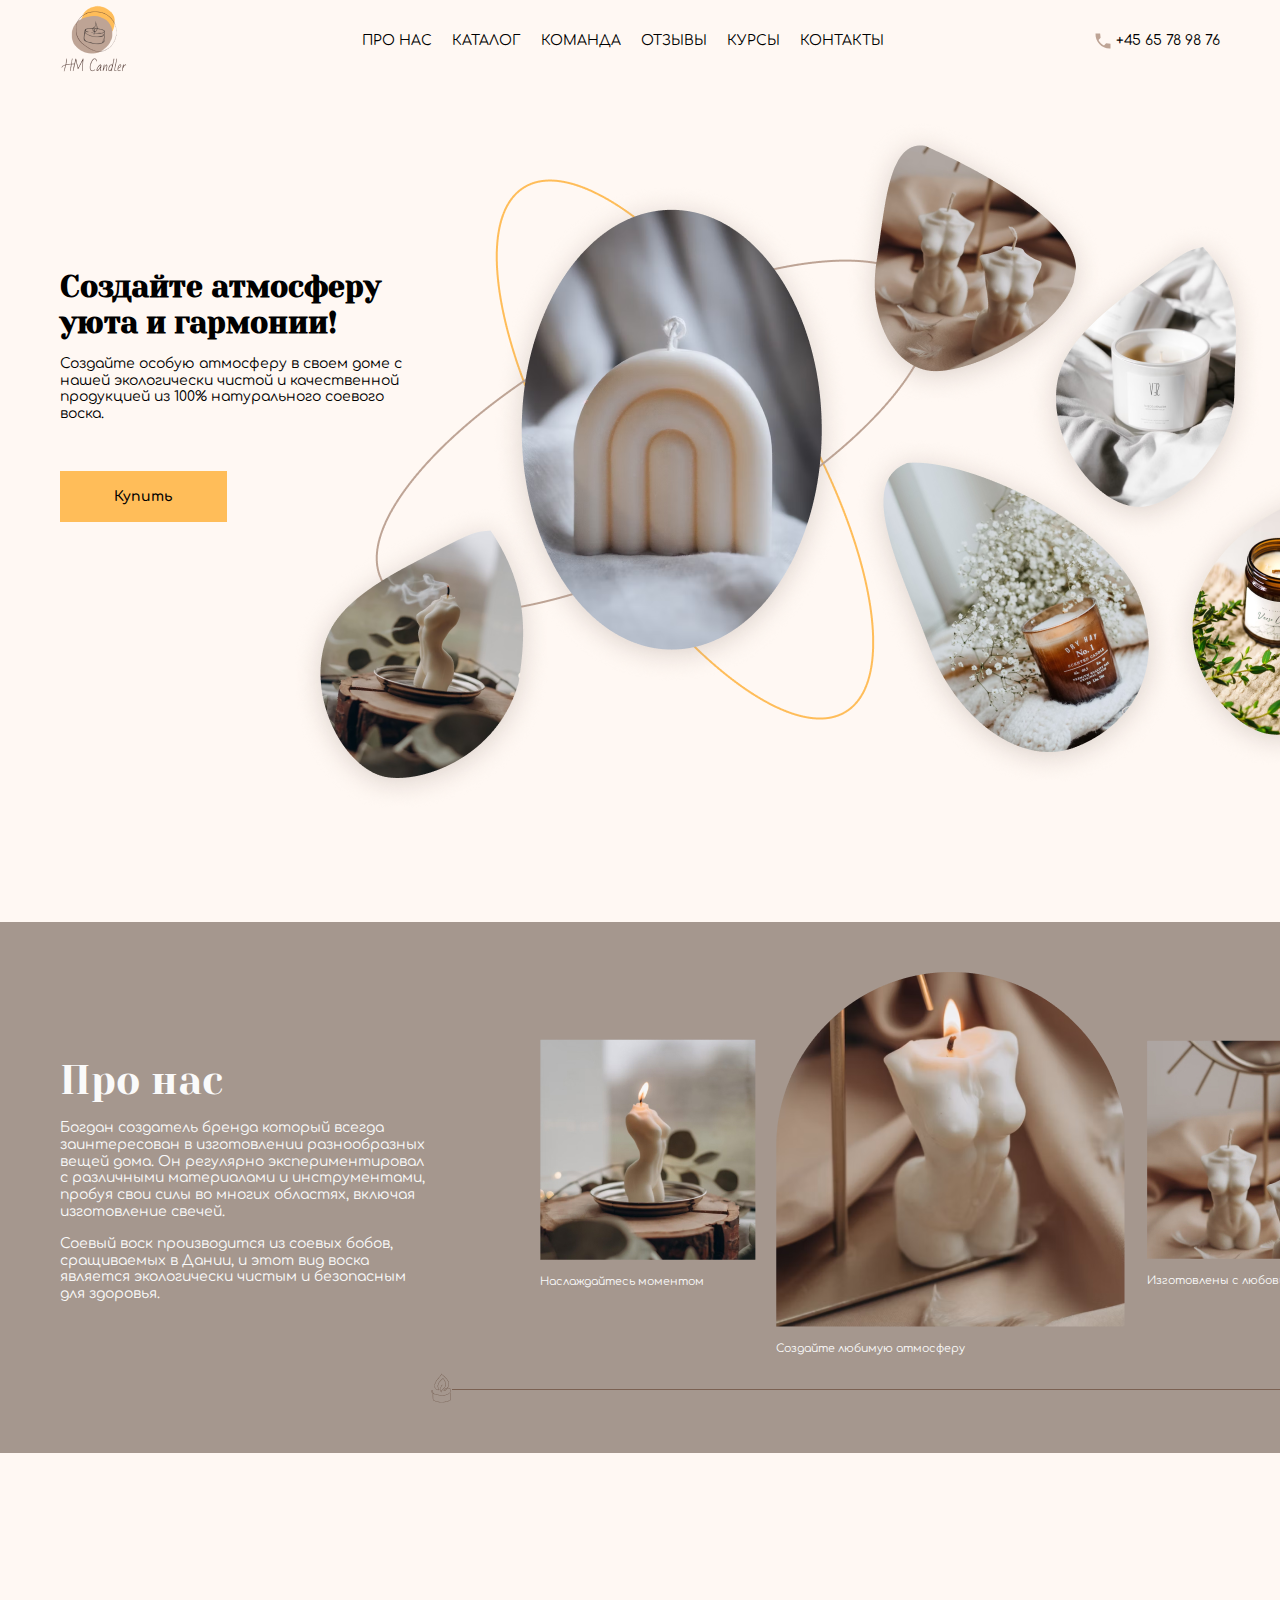
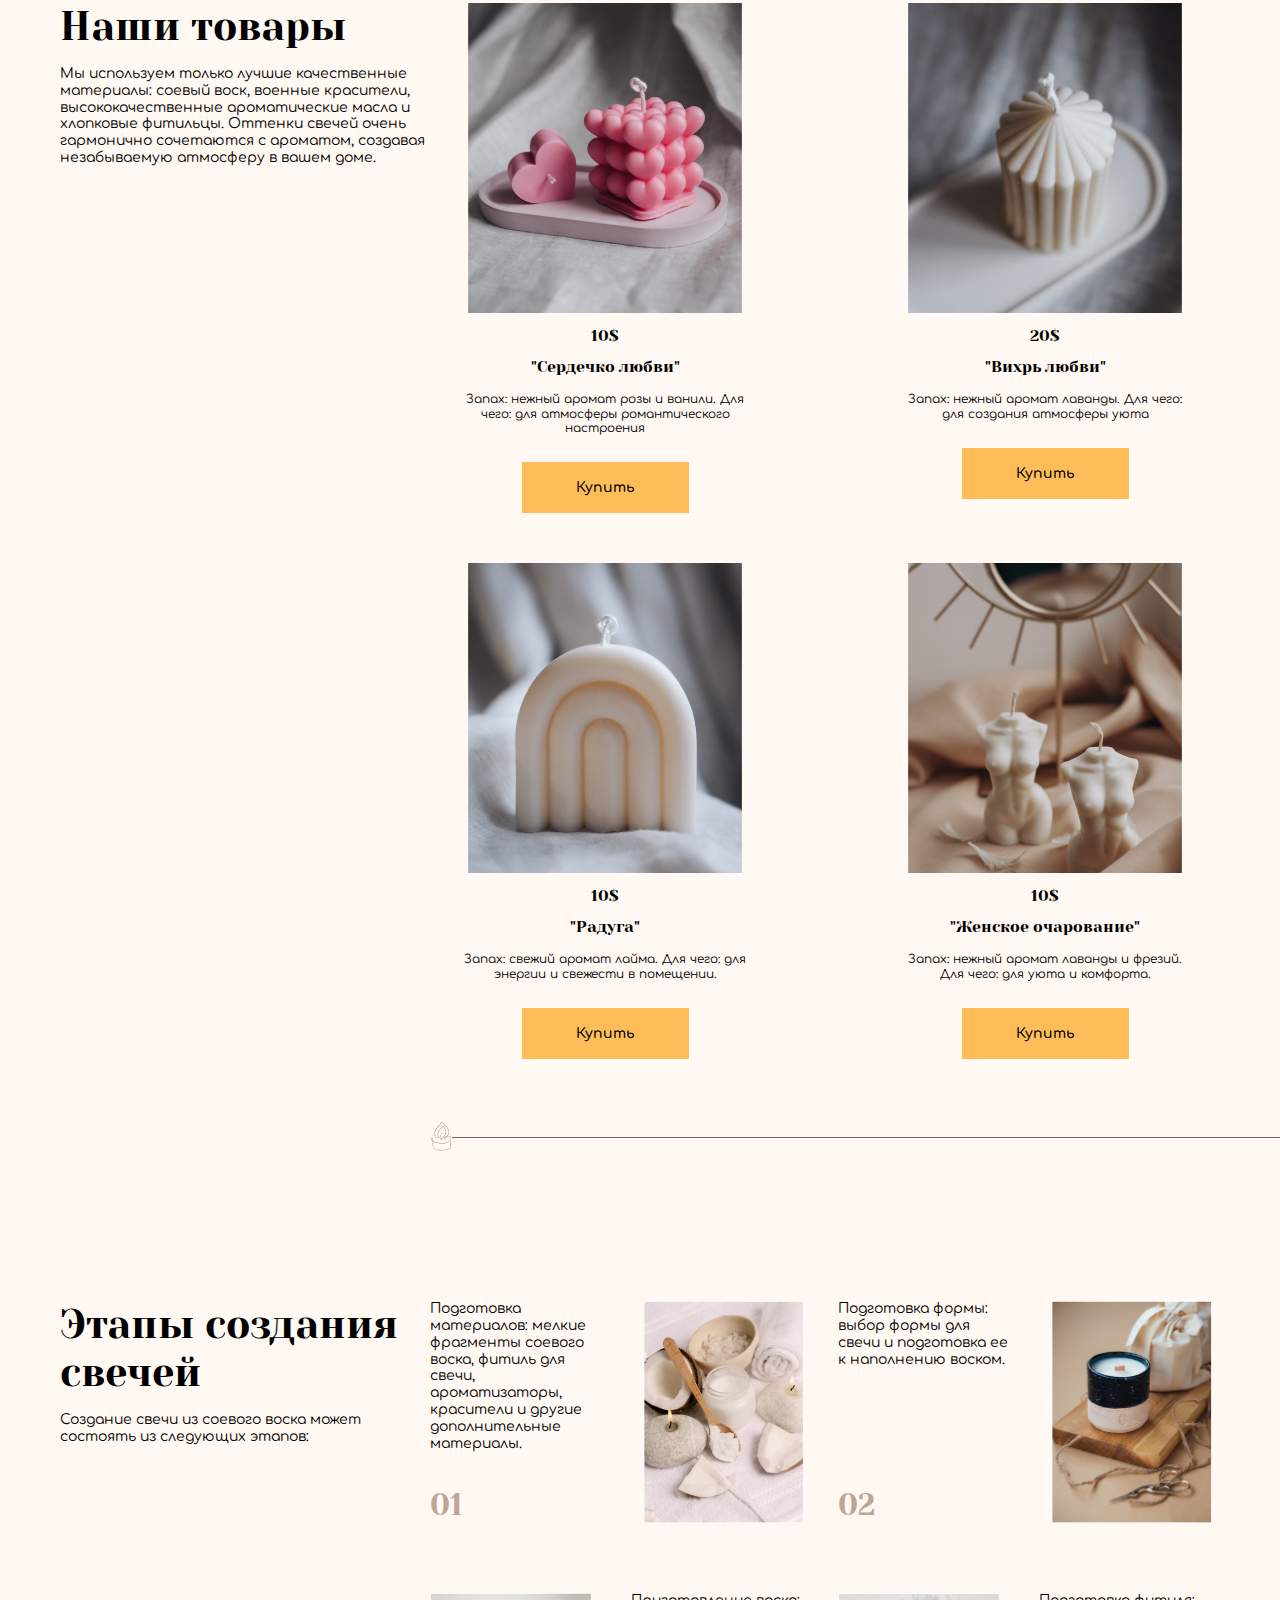
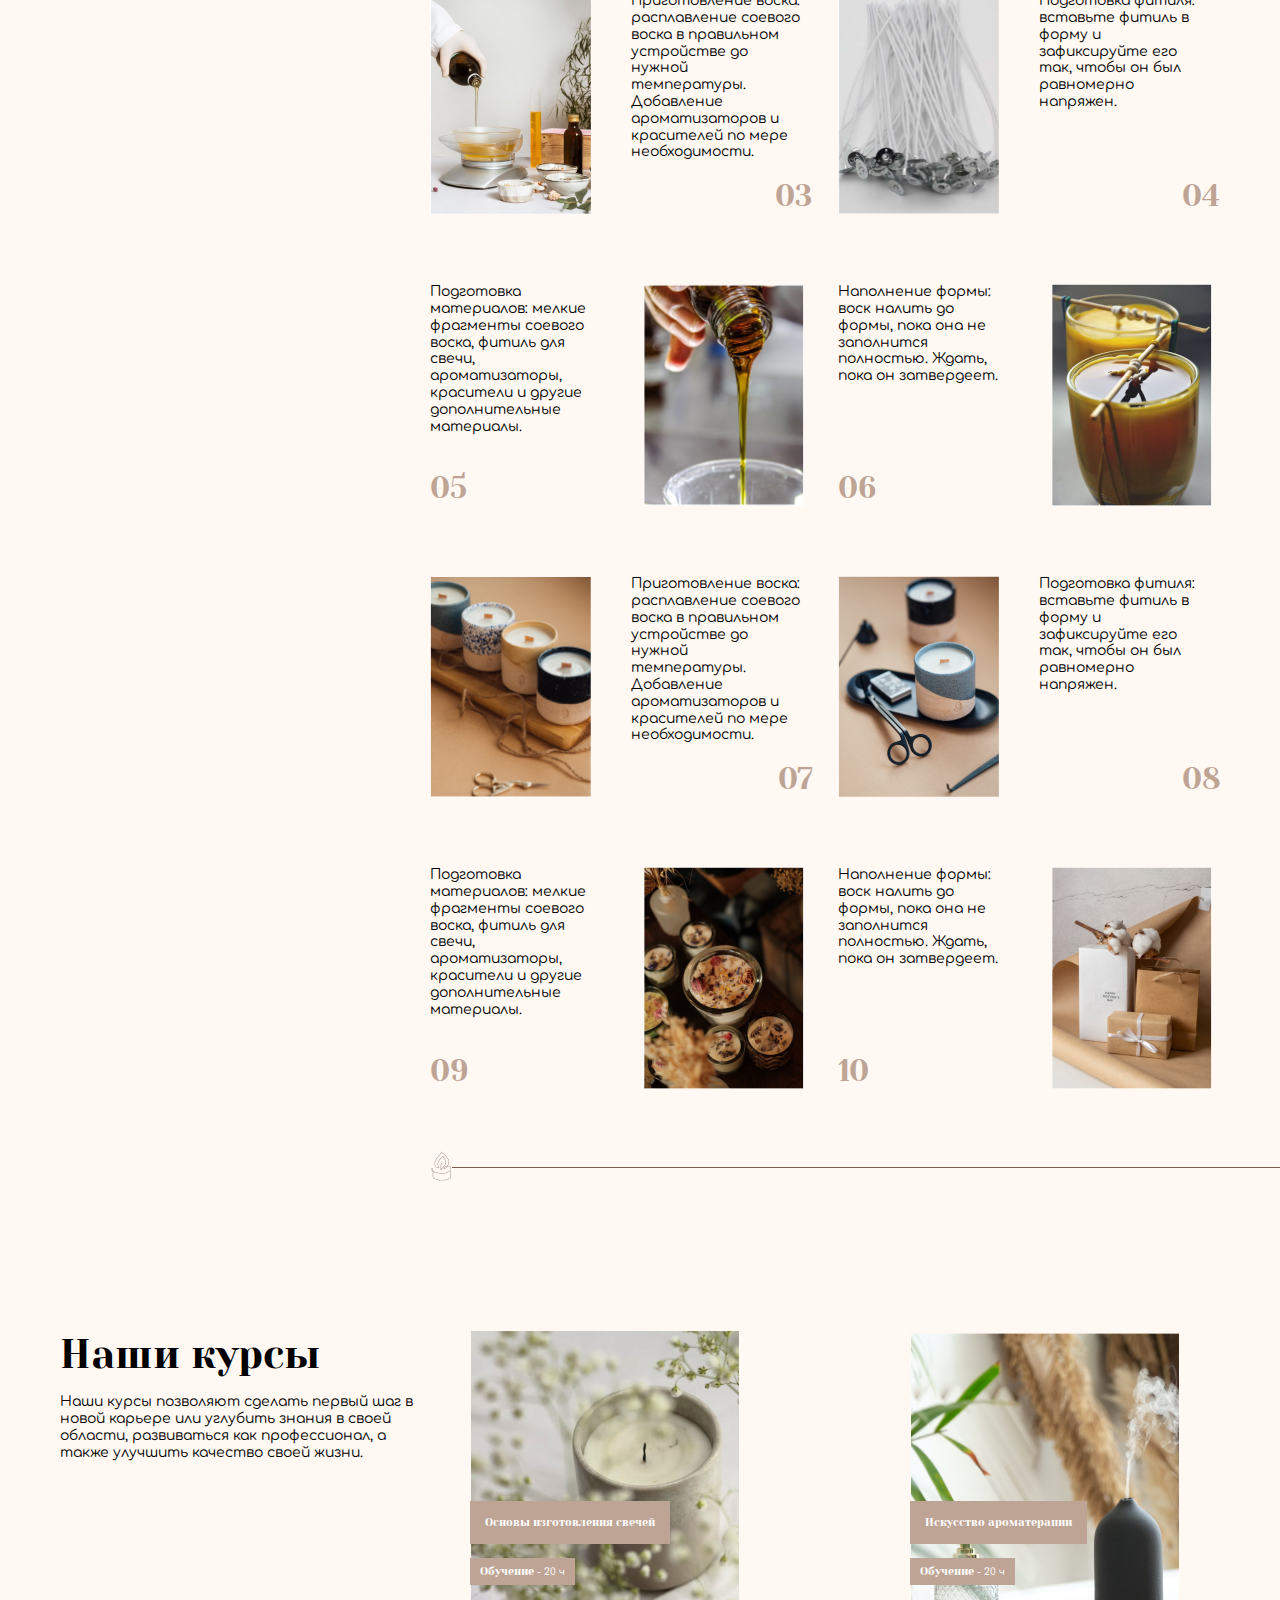
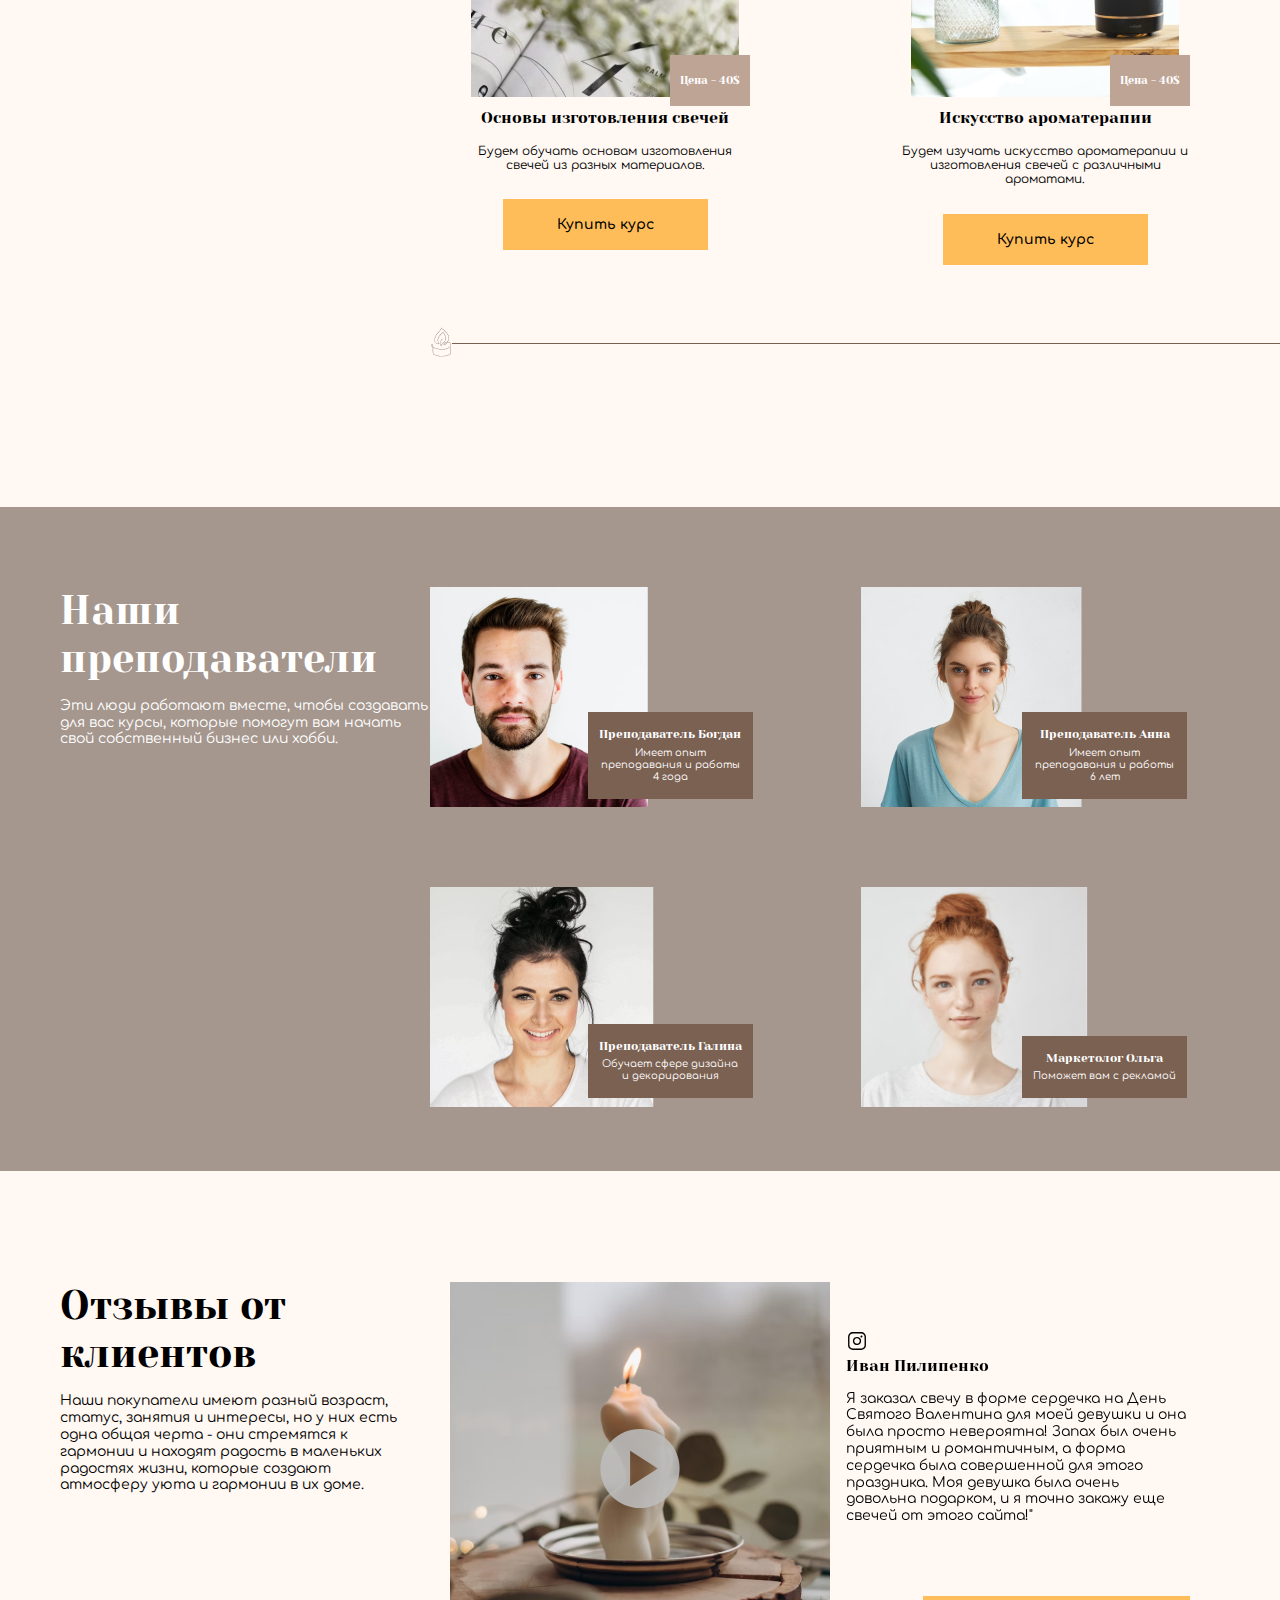
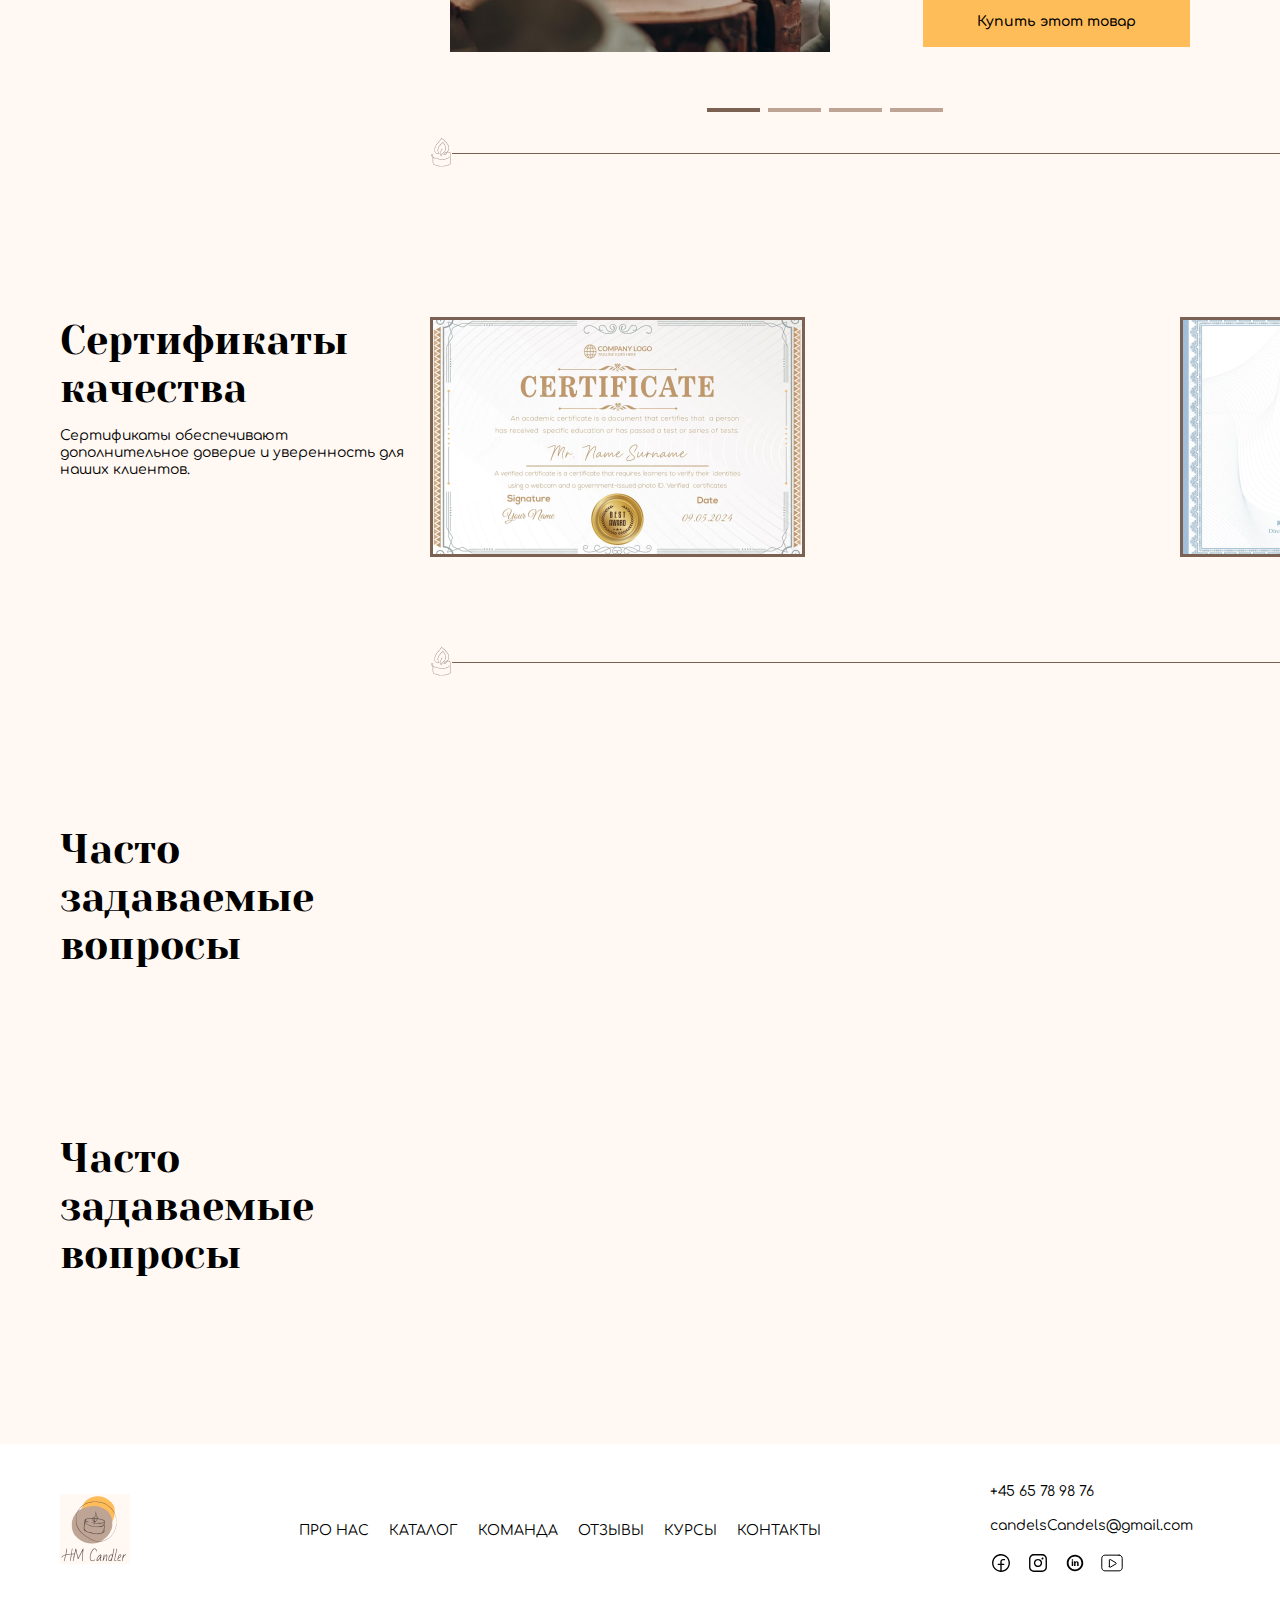
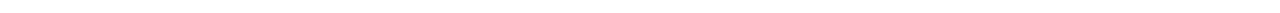
==== commit f8dc85d6: "section questions" ====
--- a/start-clean/index.html
+++ b/start-clean/index.html
@@ -423,6 +423,18 @@
                   </div>
                   </section>
 
+                  <section class="questions section">
+                    <div class="container section__inner">
+                        <div class="section__descr">
+                          <h2 class="title">Часто задаваемые вопросы</h2>
+                          
+                        </div>
+                        <div class="questions__content section__content-descr">
+            
+                        </div>
+                      </div>
+                      </section>
+
 
     </main>
 
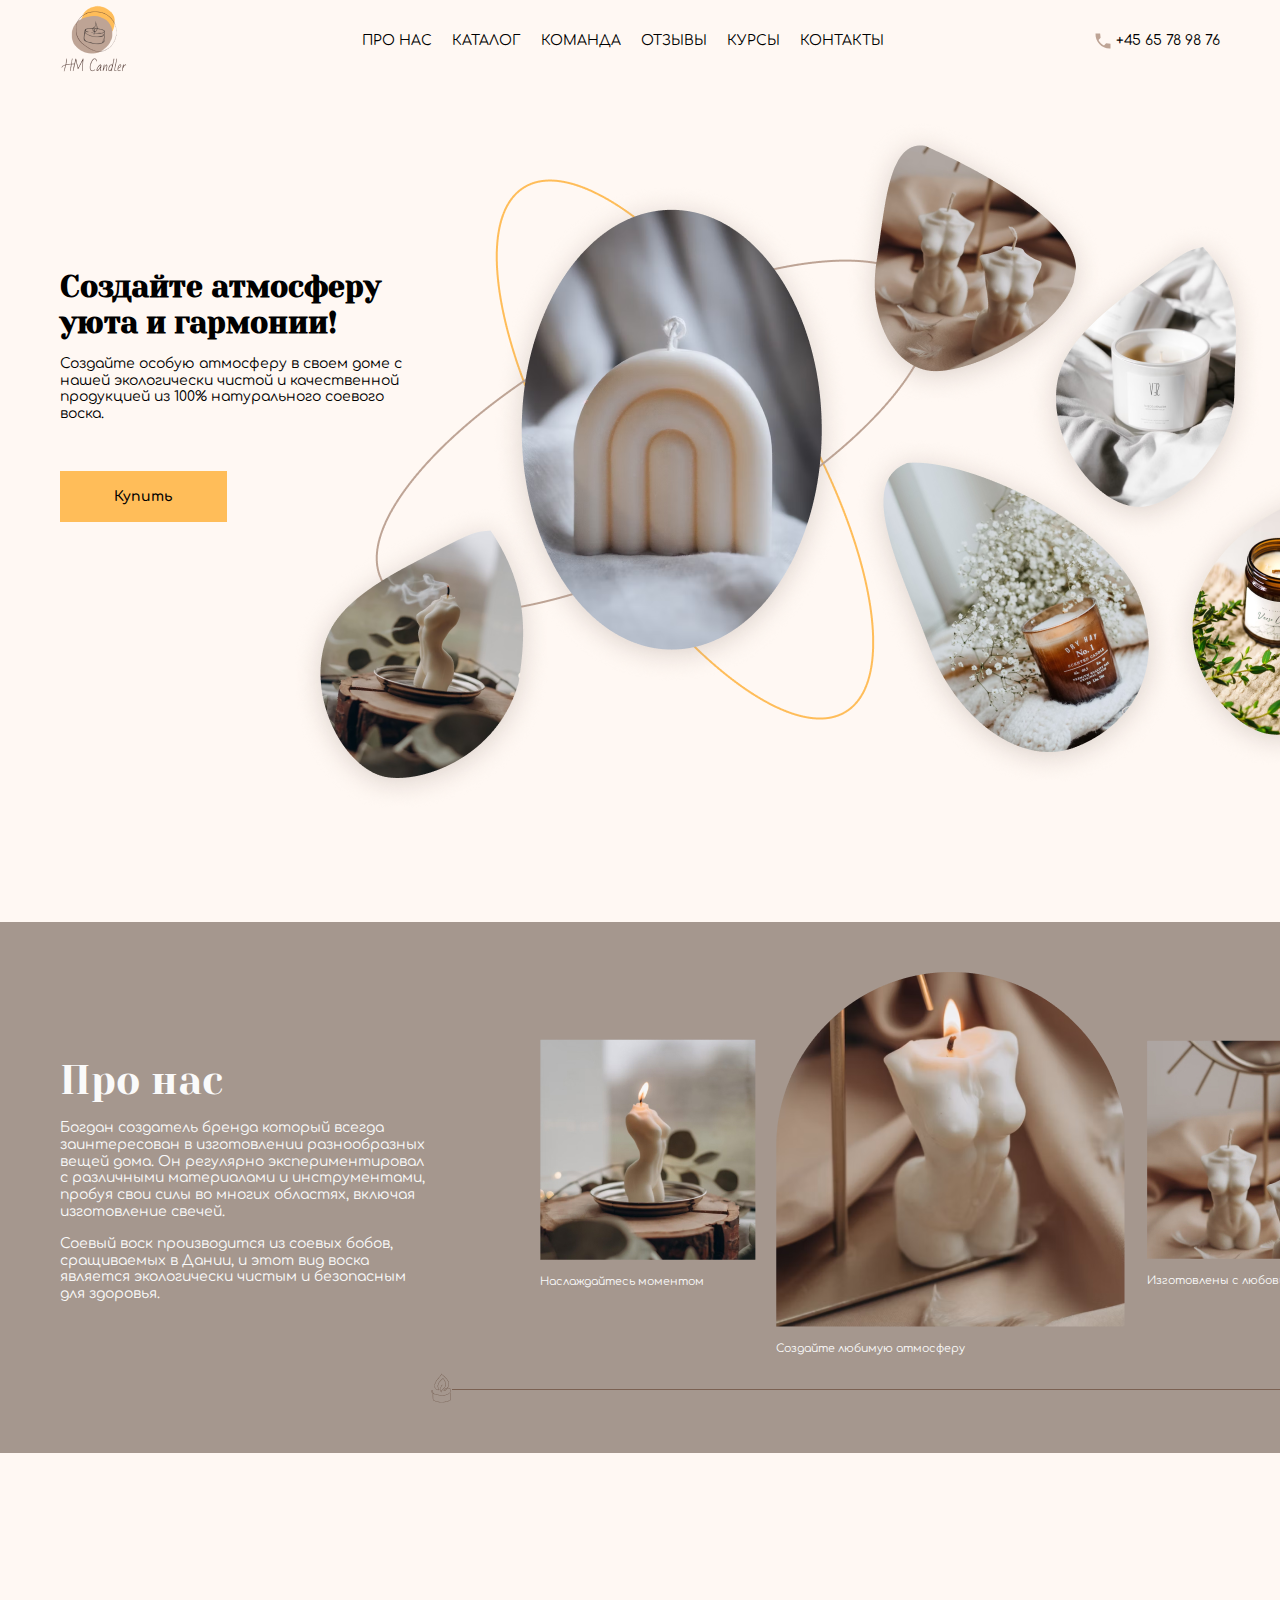
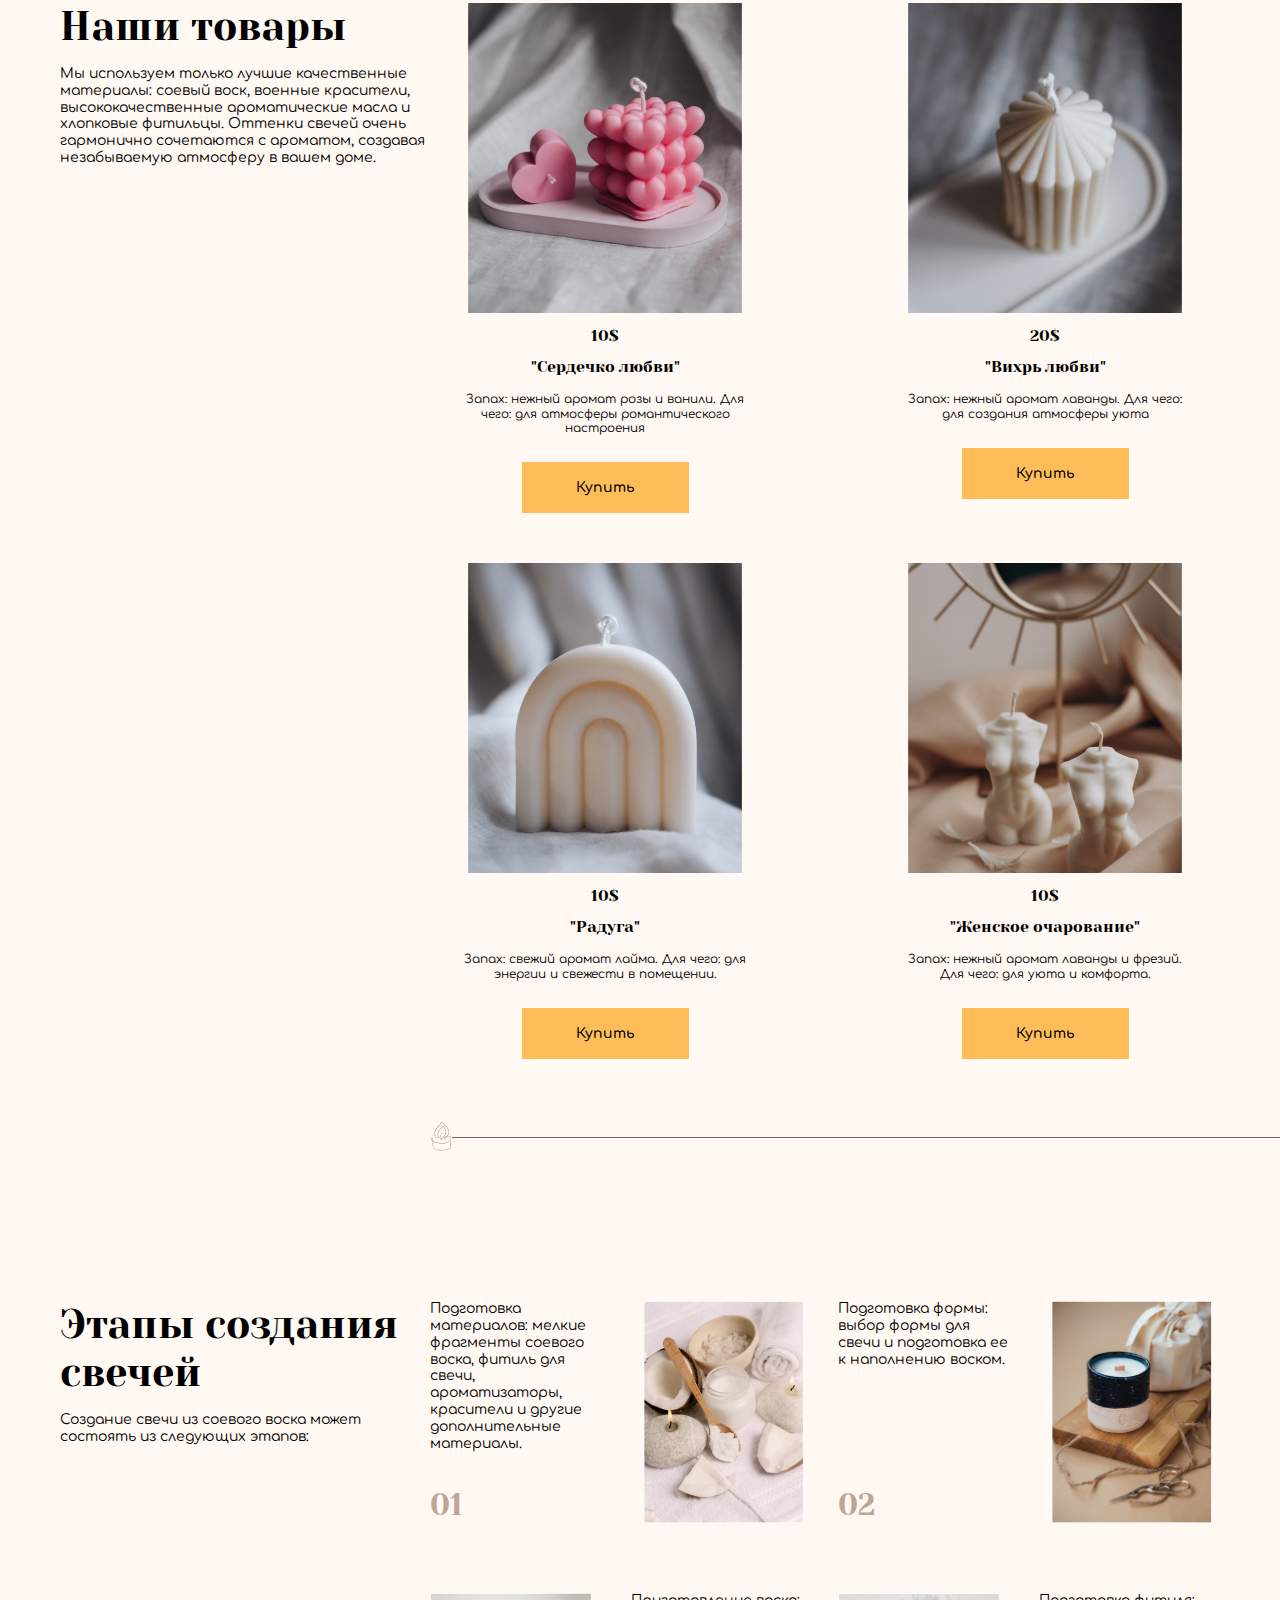
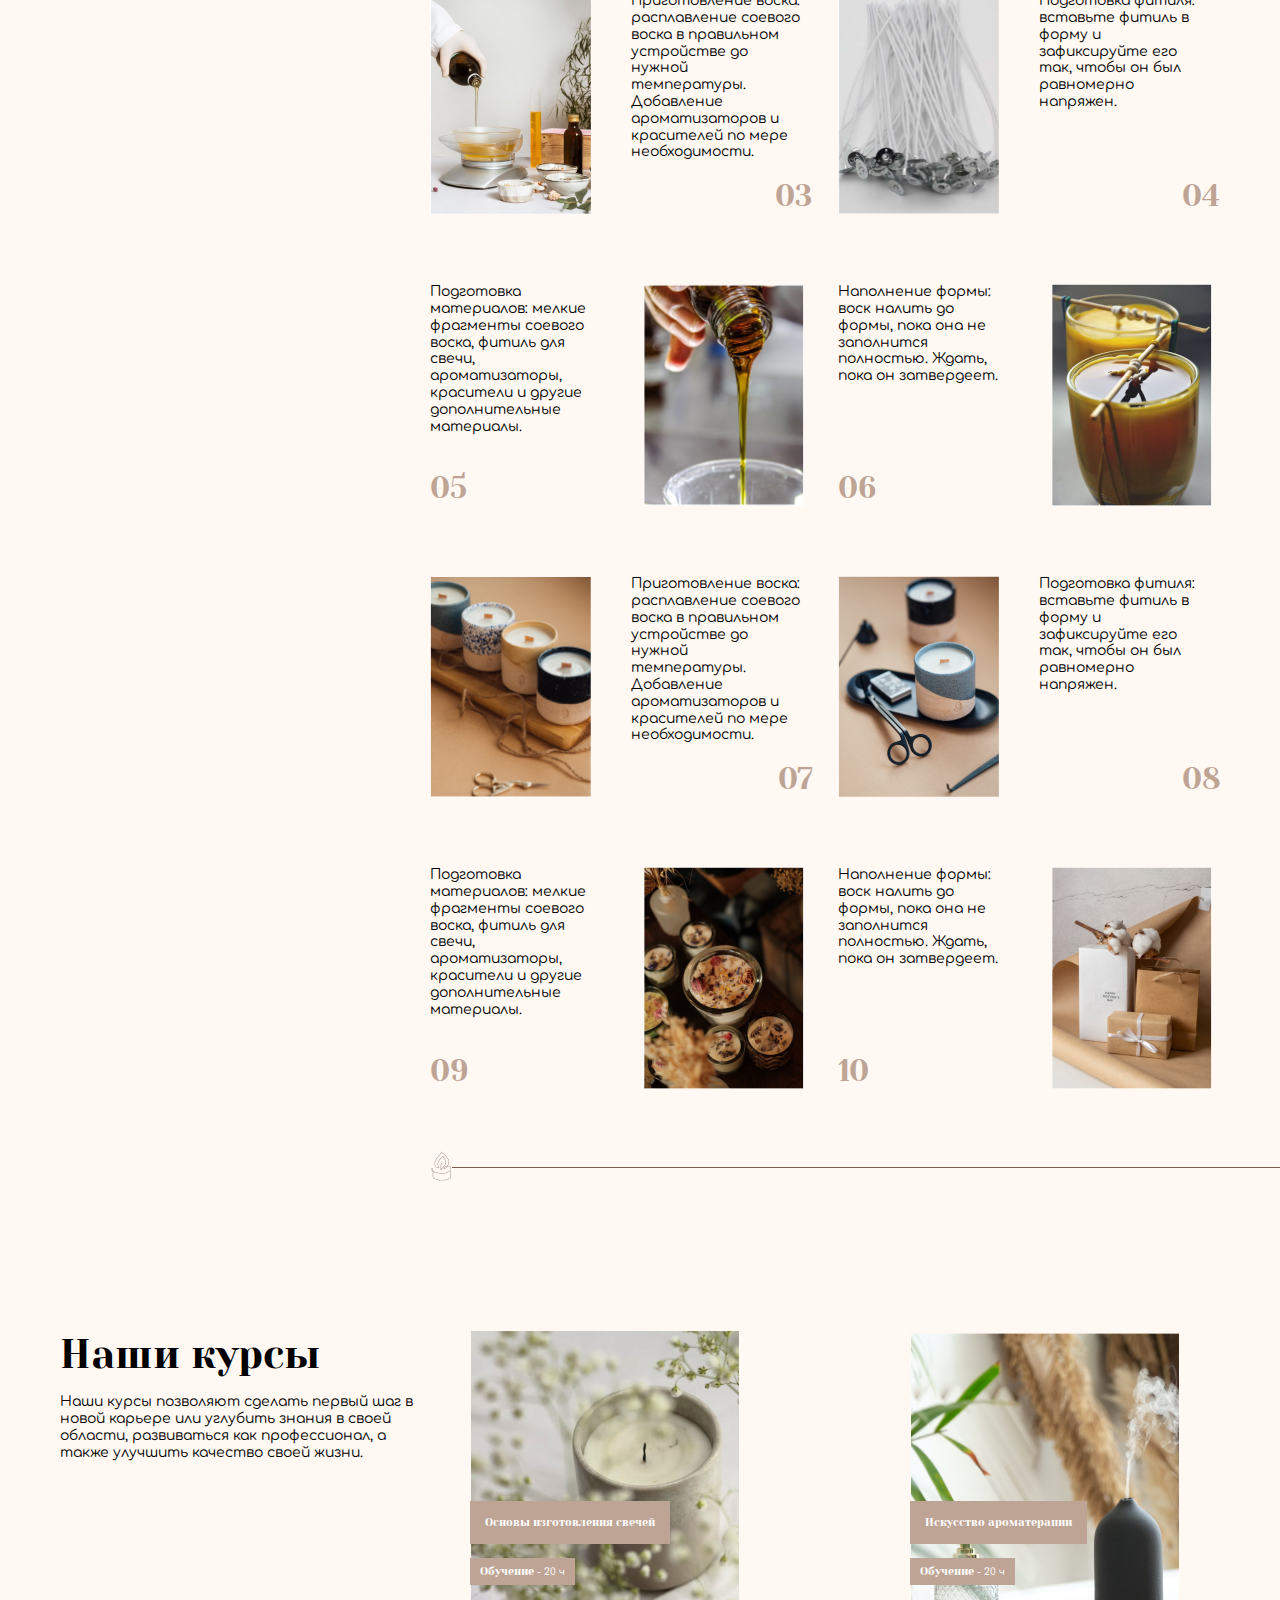
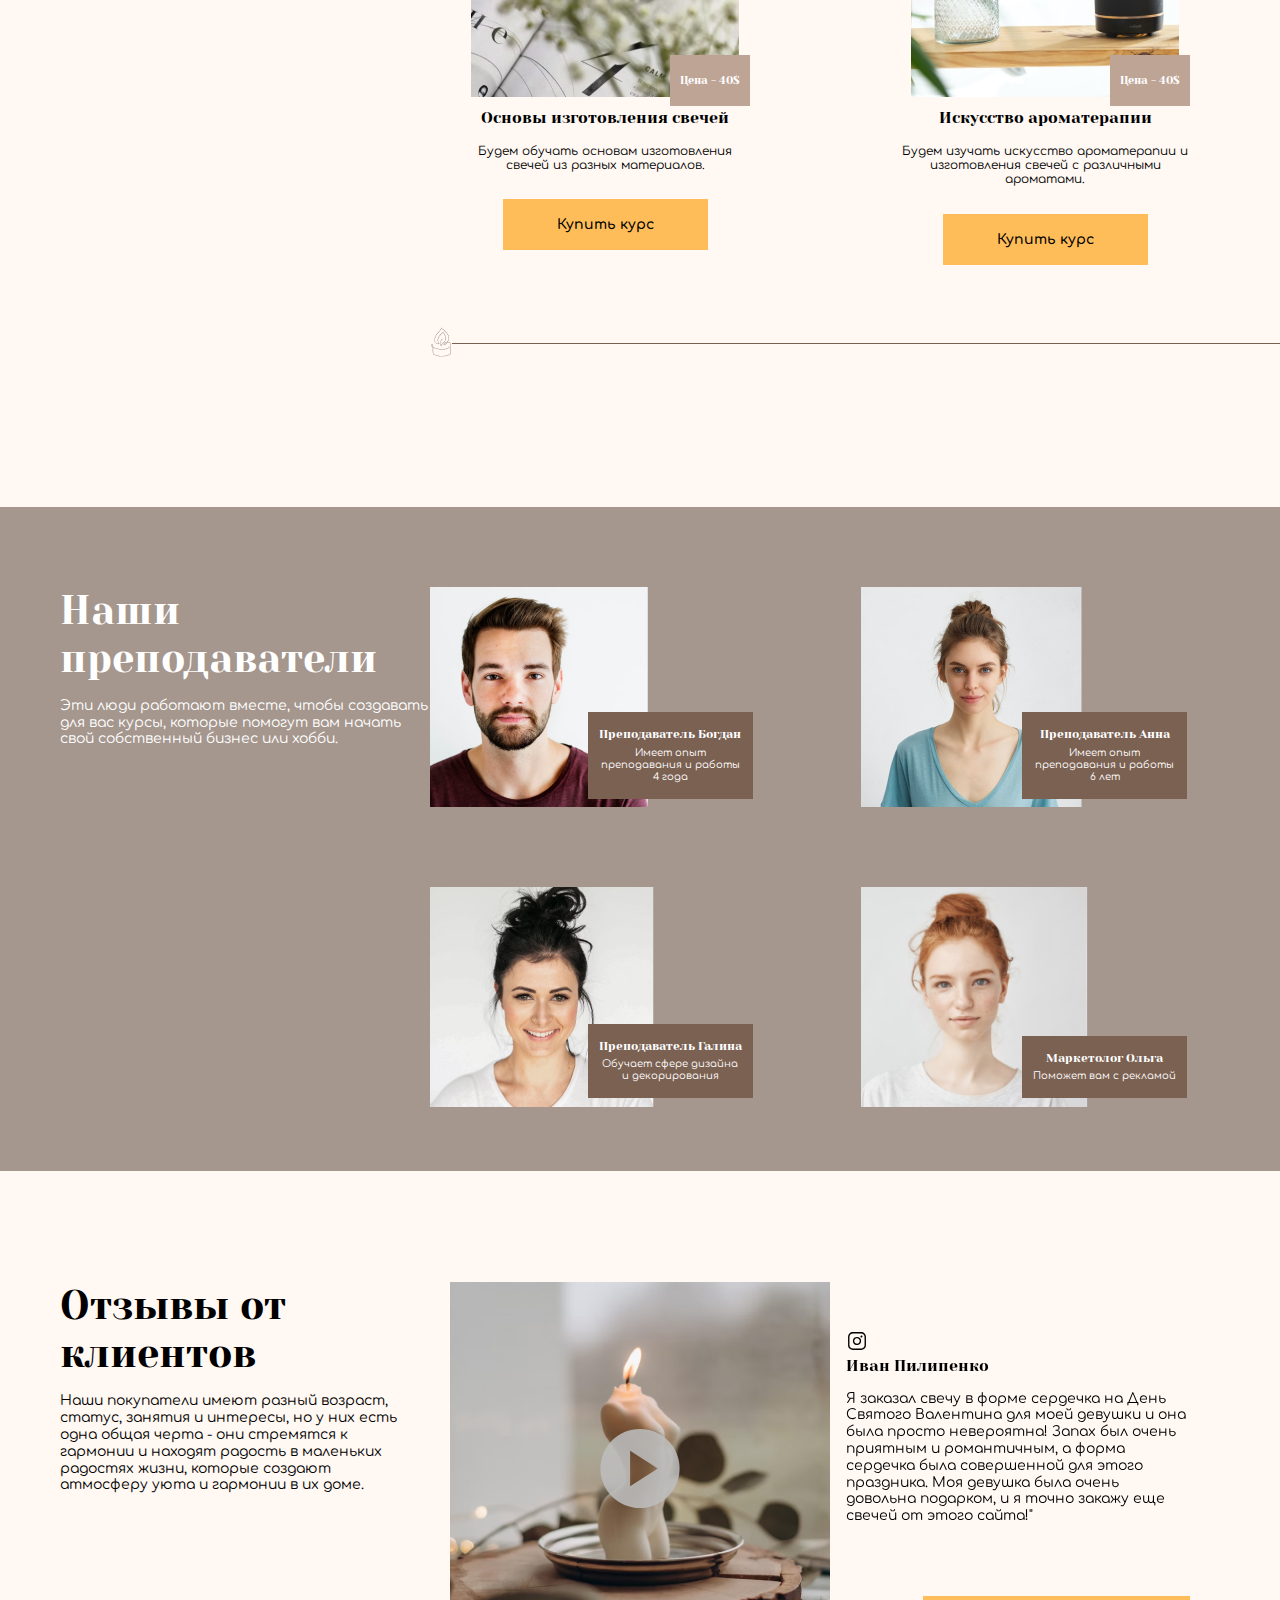
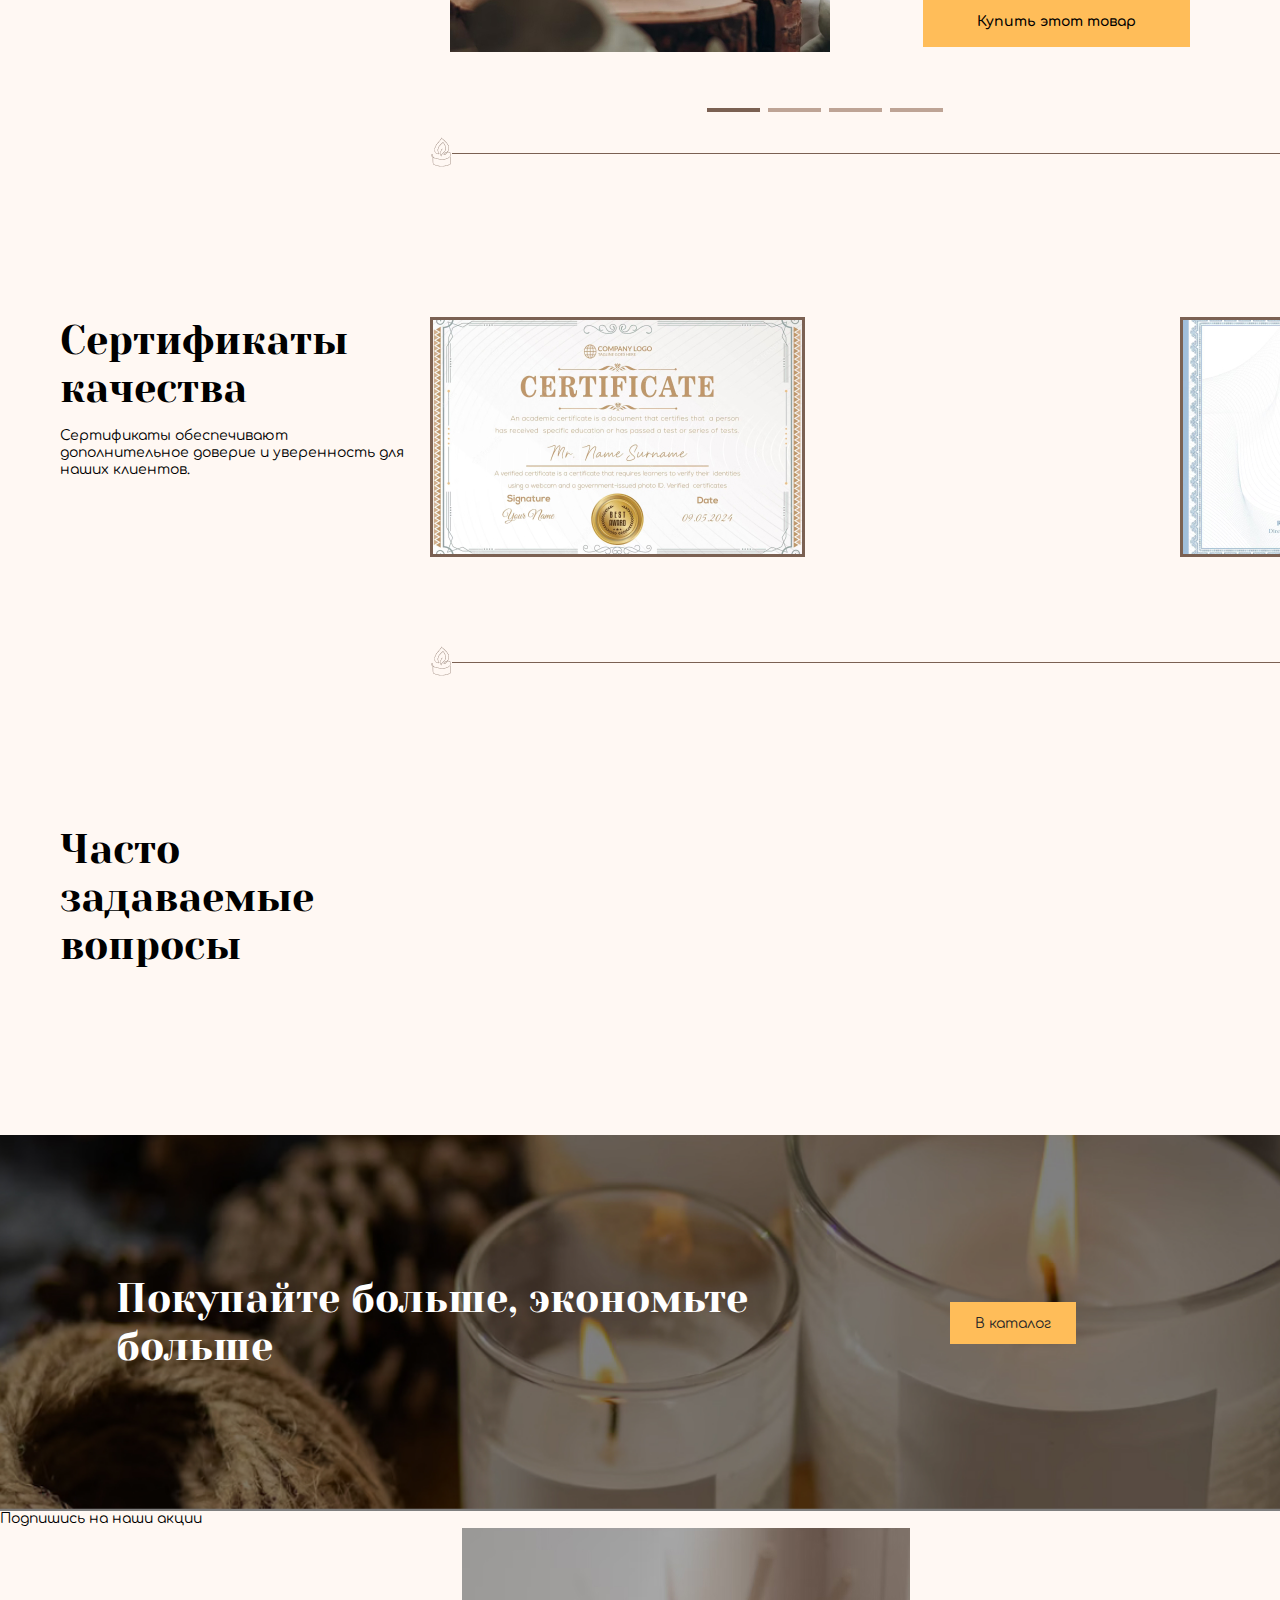
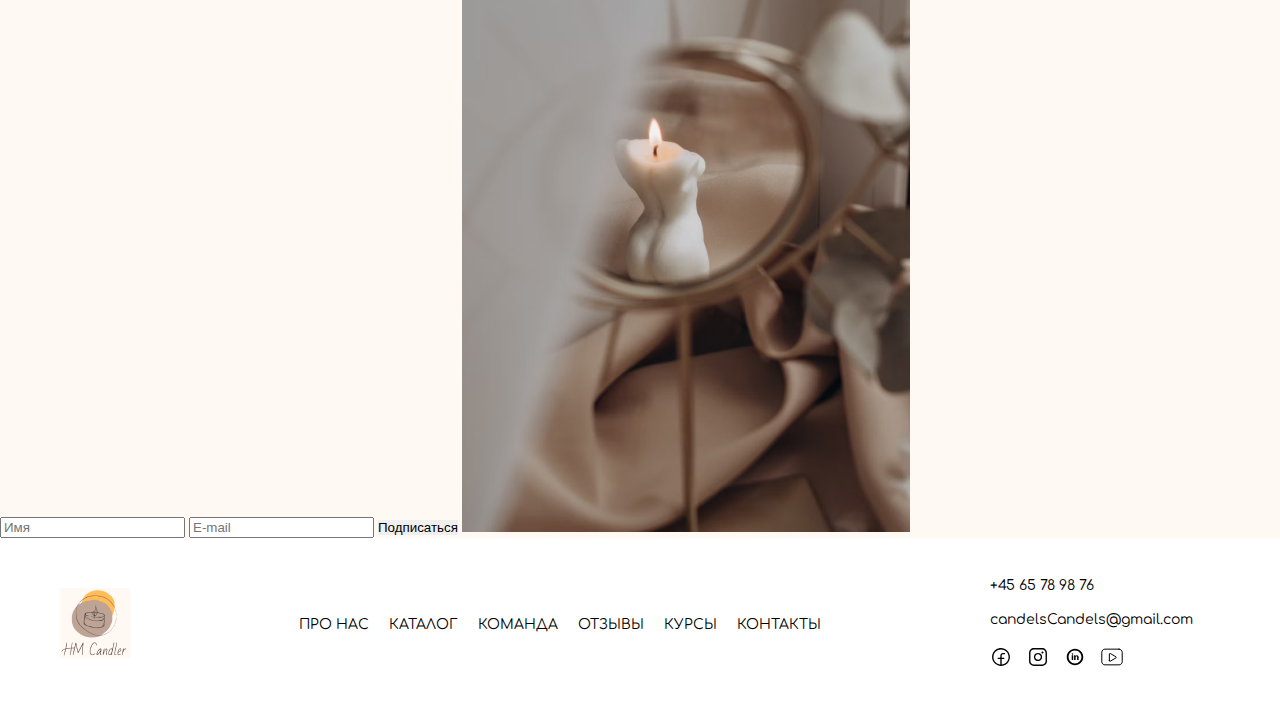
==== commit 773ac4df: "section promo" ====
--- a/start-clean/index.html
+++ b/start-clean/index.html
@@ -423,17 +423,24 @@
                   </div>
                   </section>
 
-                  <section class="questions section">
-                    <div class="container section__inner">
-                        <div class="section__descr">
-                          <h2 class="title">Часто задаваемые вопросы</h2>
-                          
-                        </div>
-                        <div class="questions__content section__content-descr">
-            
-                        </div>
-                      </div>
-                      </section>
+                  <section class="promo">
+                    <div class="container promo__inner">
+                      <p class="promo__text">Покупайте больше, экономьте больше</p>
+                      <a href="#" class="promo__link">В каталог</a>
+                    </div>
+                  </section>
+
+                  <section class="contacts">
+                    <container class="contacts__inner">
+                      <form action="" class="form">
+                        <p class="form__title">Подпишись на наши акции</p>
+                      </form>
+                      <input type="text" class="form__input" placeholder="Имя">
+                      <input type="email" class="form__input" placeholder="E-mail">
+                      <button class="form__btn" type="submit">Подписаться</button>
+                      <img src="images/contacts.jpg" alt="" class="contacts__img">
+                    </container>
+                  </section>
 
 
     </main>
--- a/start-clean/css/style.css
+++ b/start-clean/css/style.css
@@ -504,6 +504,44 @@
     bottom: 60px;
     text-align: left;
 }
+
+.promo {
+    background-image: url(../images/promo.jpg);
+    background-repeat: no-repeat;
+    background-size: cover;
+    background-position: center;
+    padding: 140px 0;
+}
+
+.promo__inner {
+    display: flex;
+    align-items: center;
+}
+
+.promo__text {
+    font-size: 40px;
+    font-family: 'Yeseva One', cursive;
+    color: #fff;
+    padding-left: 56px;
+    max-width: 780px;
+    margin-right: 110px;
+    
+}
+
+.promo__link {
+    color: #272727;
+    background-color: #FFBD59;
+    display: inline-block;
+    padding: 14px 25px 12px;
+}
+
+
+
+
+
+
+
+
 
 
 
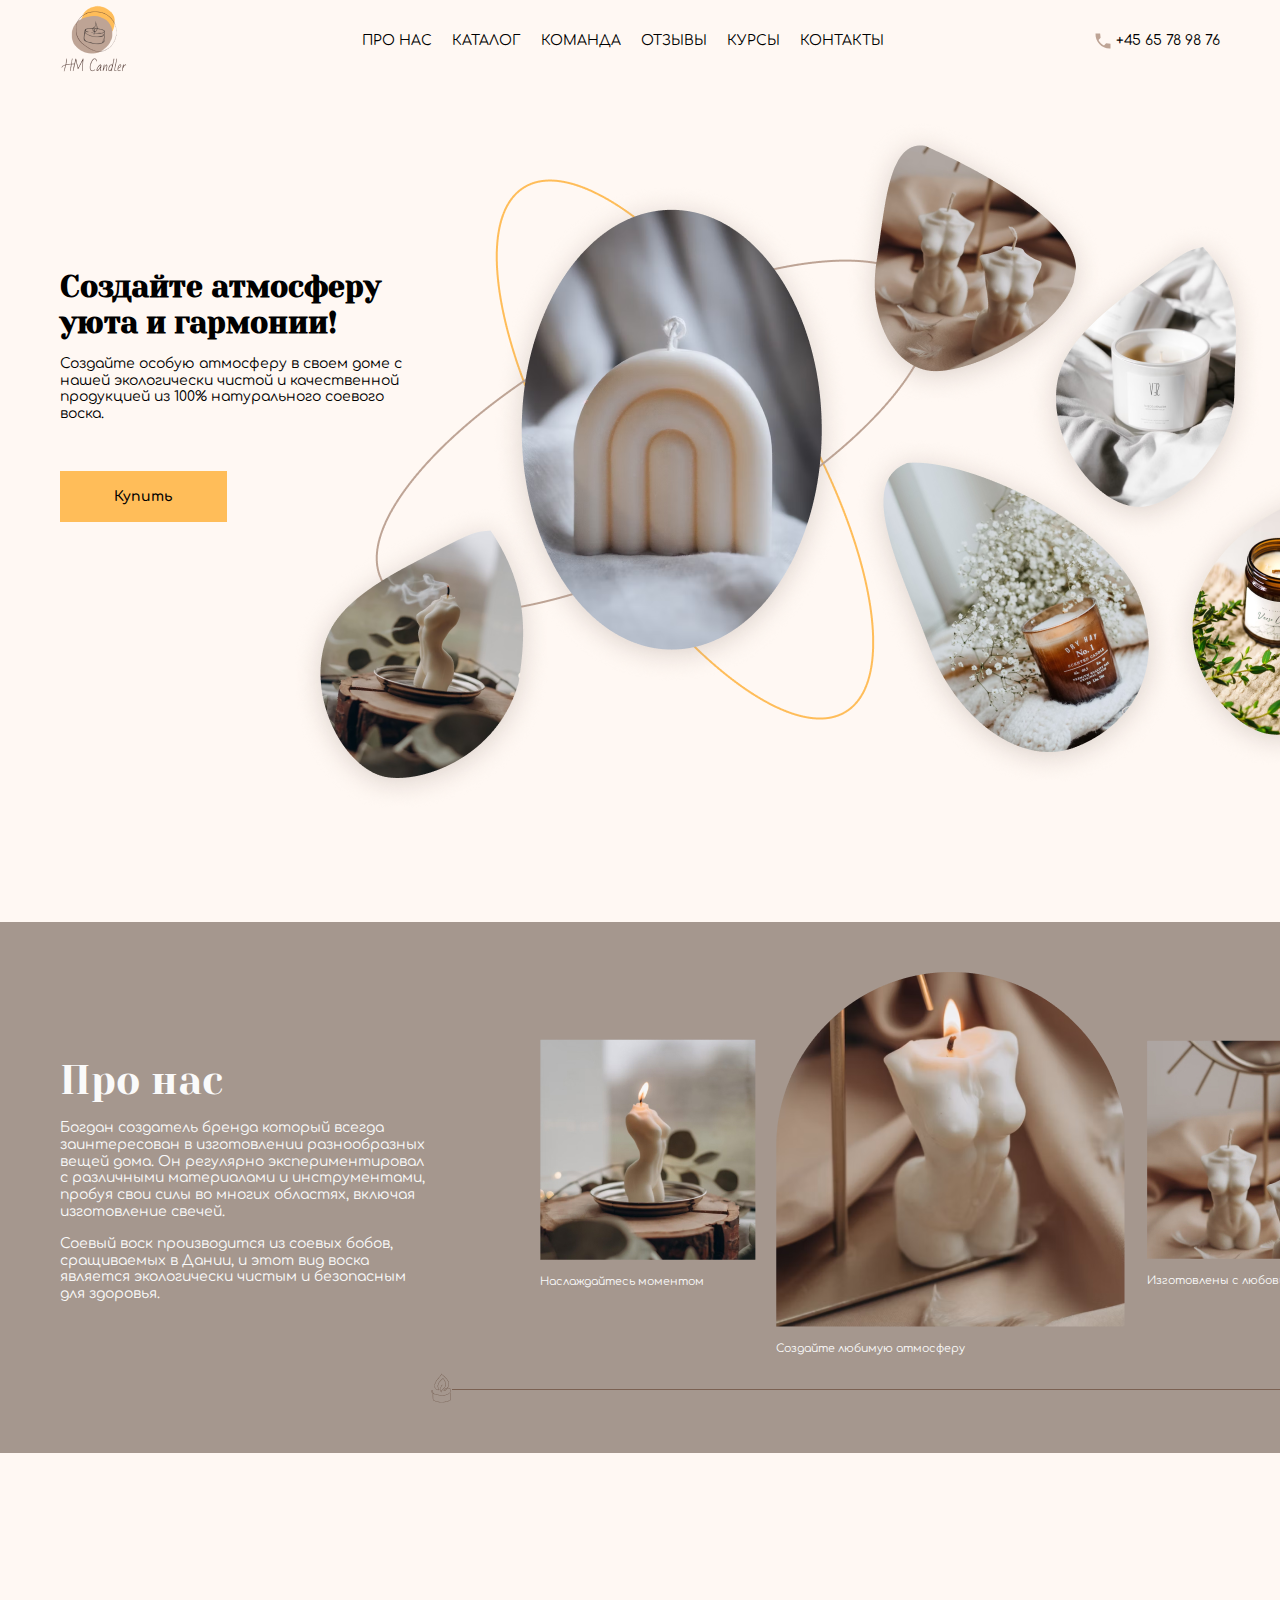
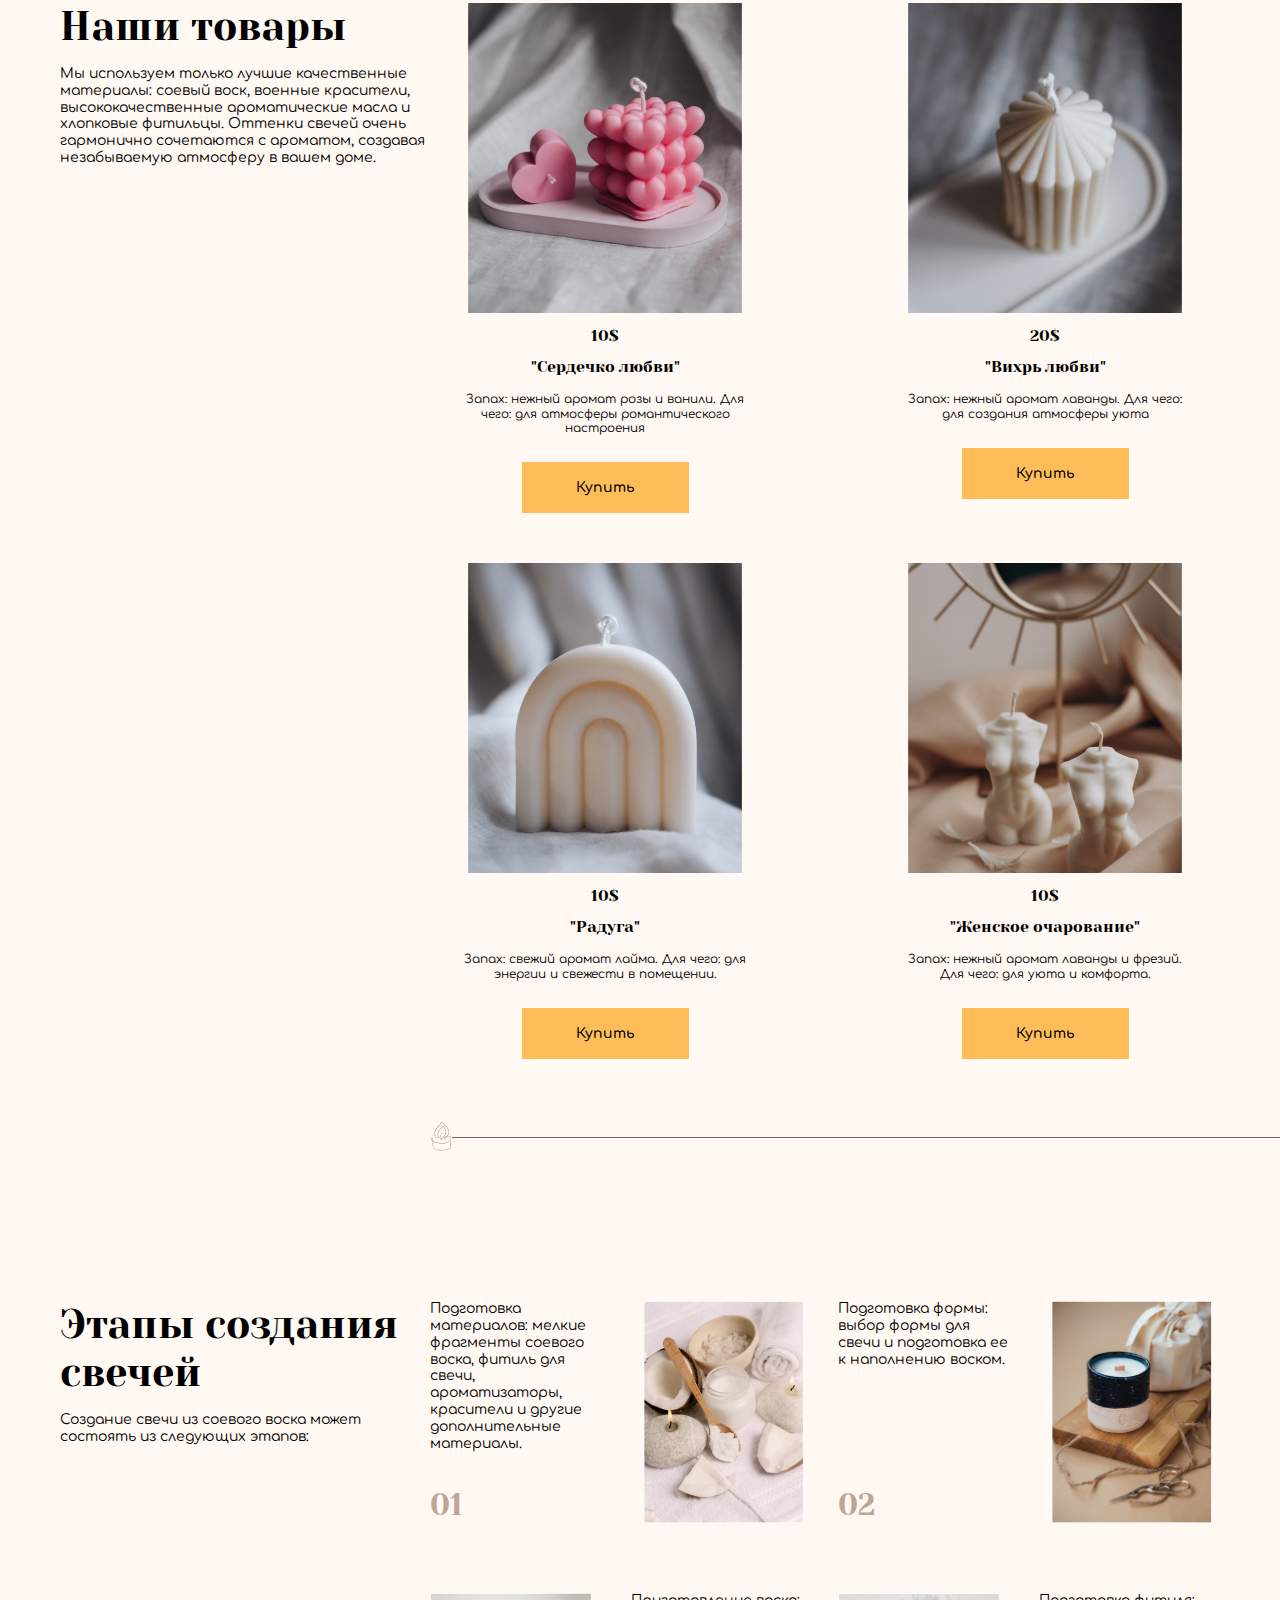
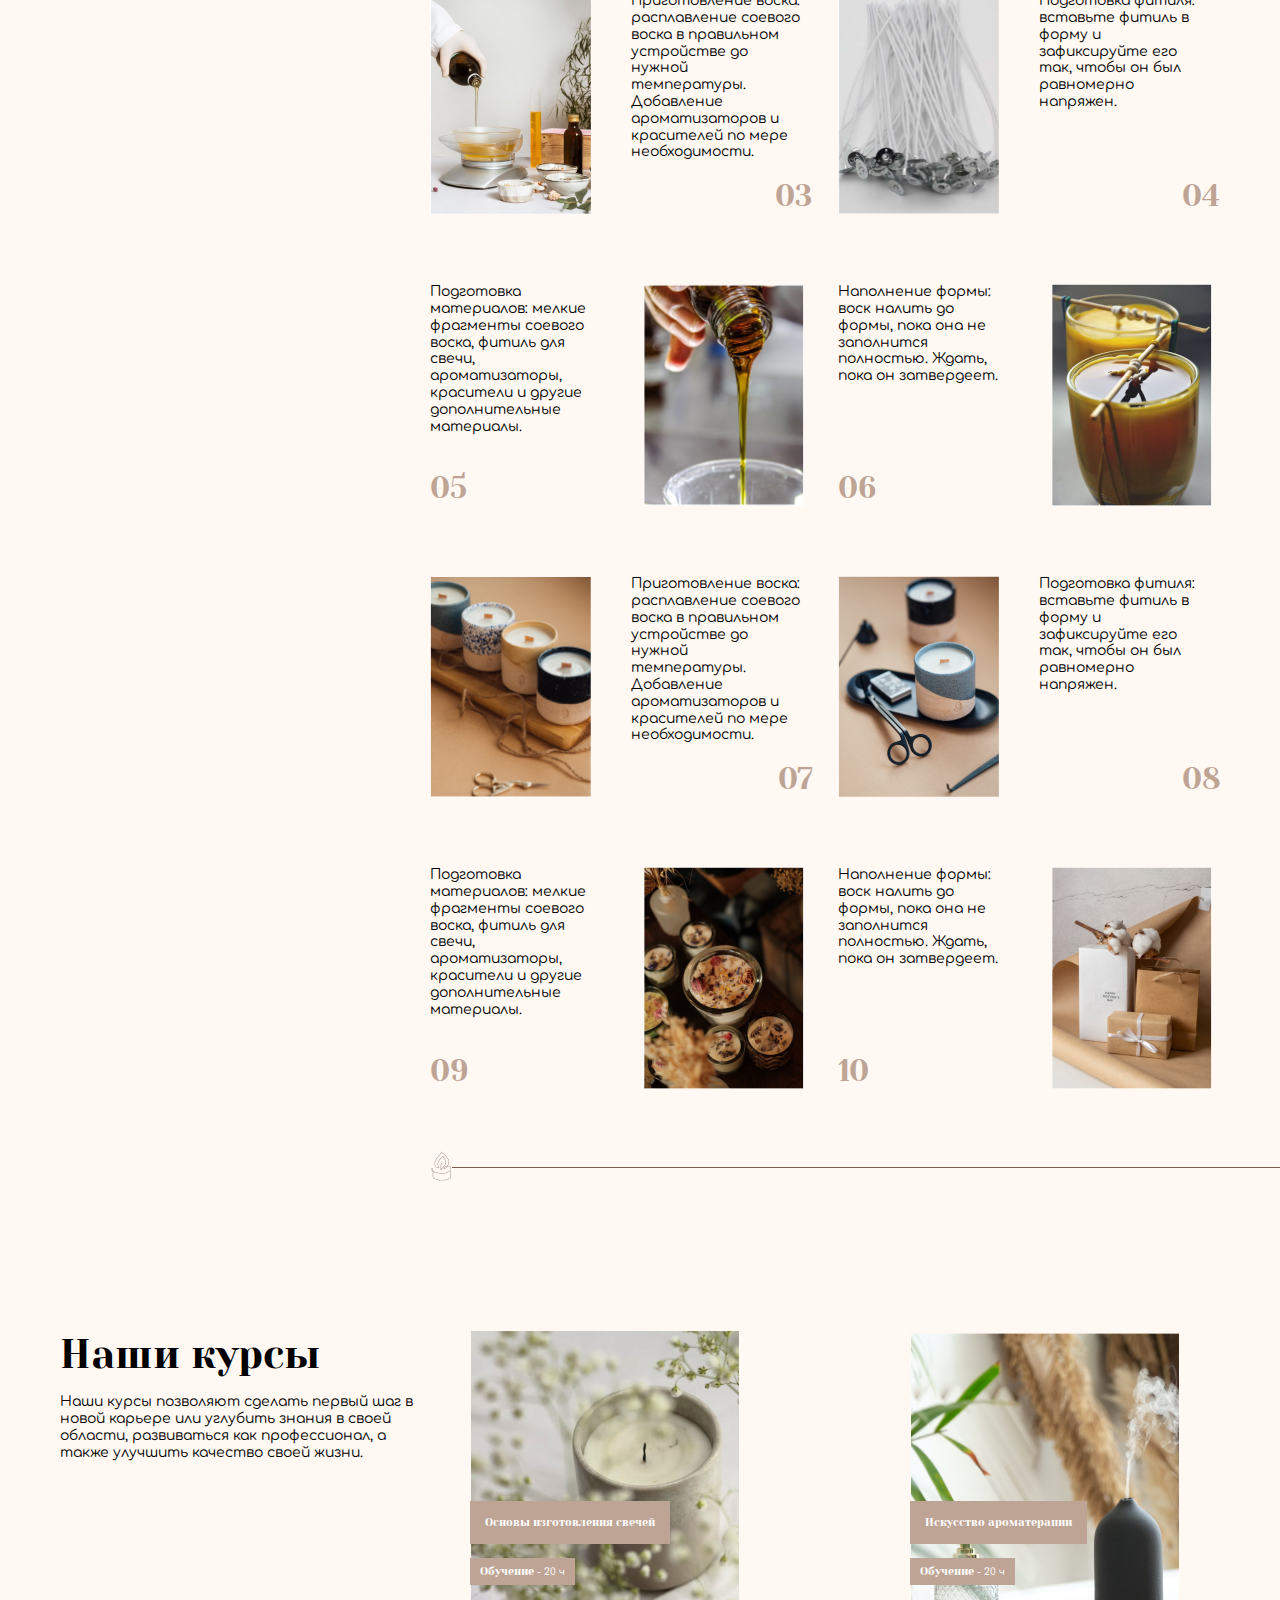
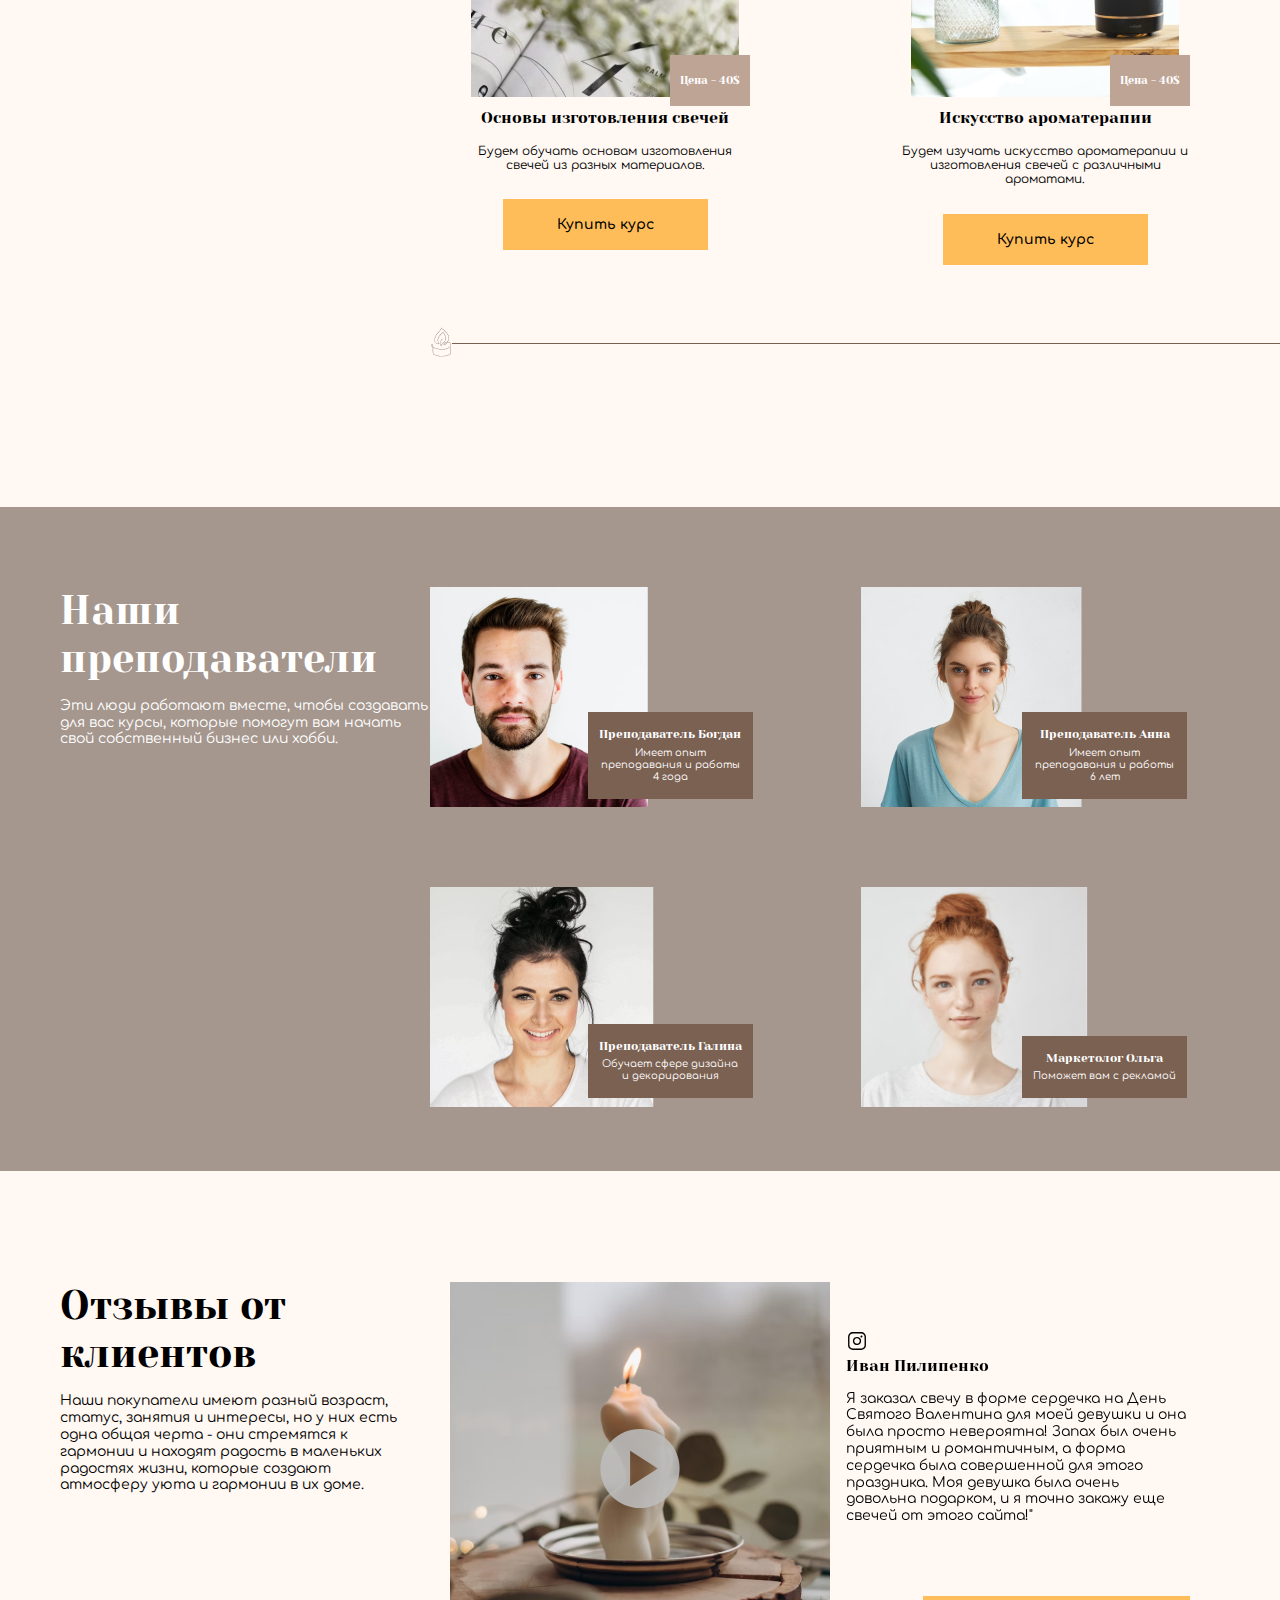
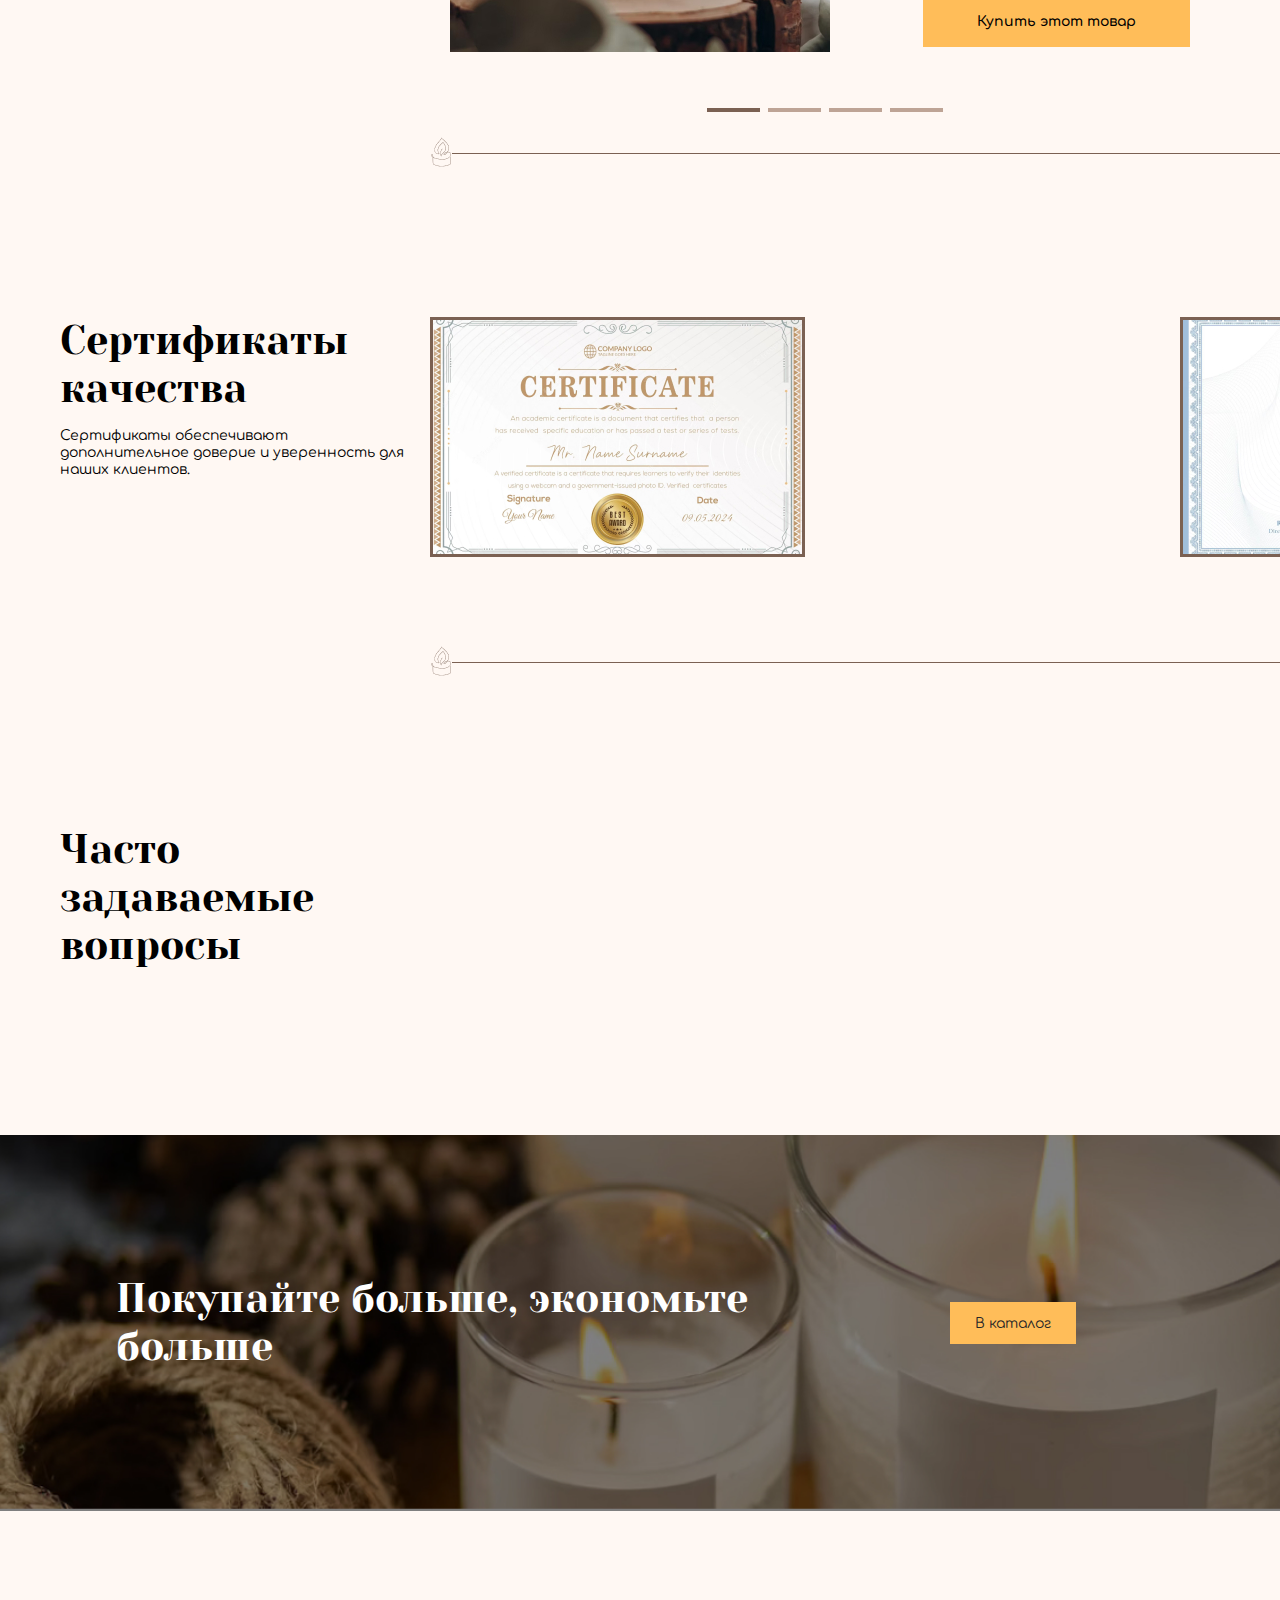
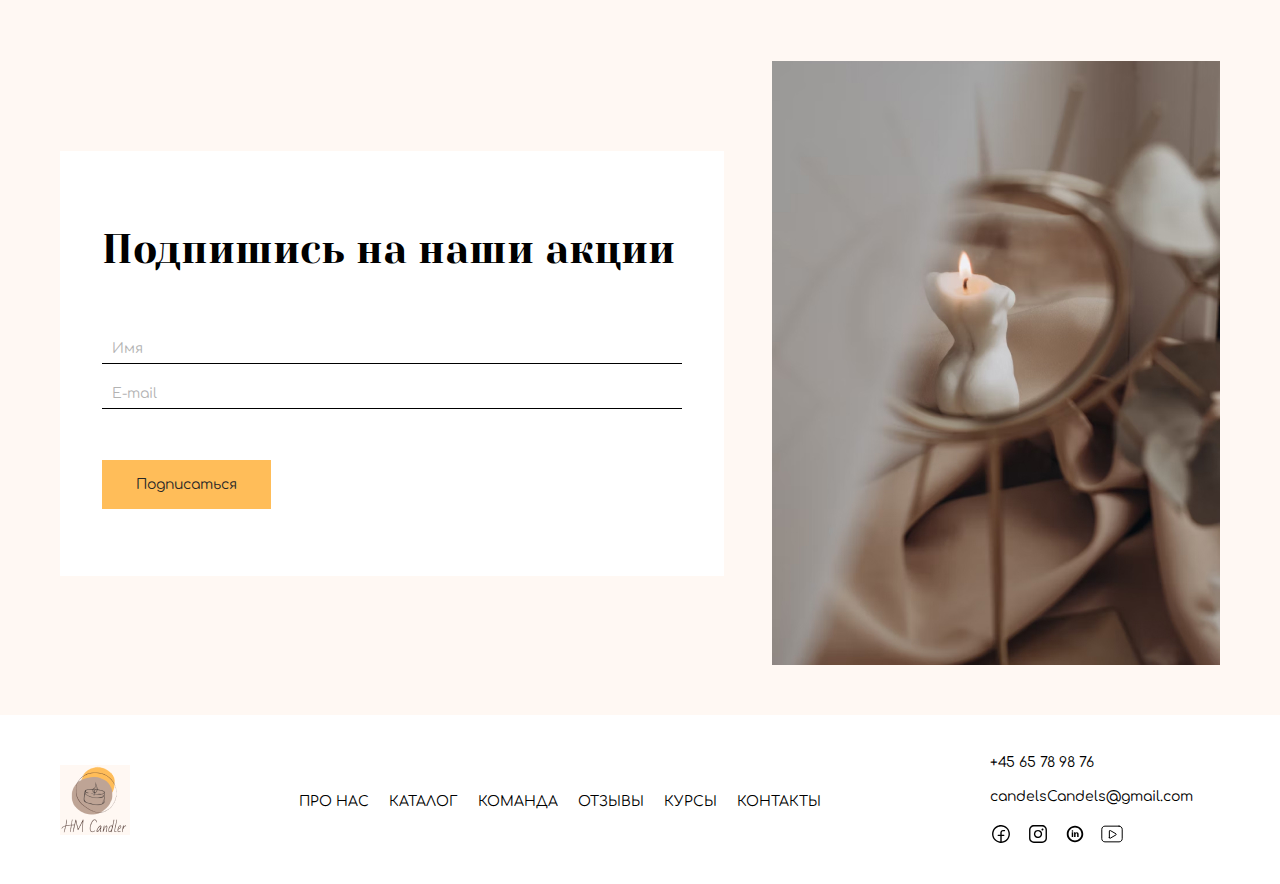
==== commit 6b871972: "adaptive section promo" ====
--- a/start-clean/index.html
+++ b/start-clean/index.html
@@ -431,15 +431,16 @@
                   </section>
 
                   <section class="contacts">
-                    <container class="contacts__inner">
+                    <div class="container contacts__inner">
                       <form action="" class="form">
                         <p class="form__title">Подпишись на наши акции</p>
-                      </form>
-                      <input type="text" class="form__input" placeholder="Имя">
+                        <input type="text" class="form__input" placeholder="Имя">
                       <input type="email" class="form__input" placeholder="E-mail">
                       <button class="form__btn" type="submit">Подписаться</button>
+                      </form>
+                      
                       <img src="images/contacts.jpg" alt="" class="contacts__img">
-                    </container>
+                    </div>
                   </section>
 
 
--- a/start-clean/css/style.css
+++ b/start-clean/css/style.css
@@ -535,10 +535,56 @@
     padding: 14px 25px 12px;
 }
 
-
-
-
-
+.contacts {
+    padding: 150px 0 50px;
+}
+
+.contacts__inner {
+    display: flex;
+    justify-content: space-between;
+    align-items: center;
+}
+
+.form {
+    background-color: #fff;
+    width: 664px;
+    padding: 75px 42px 67px;
+}
+
+.form__title {
+    font-family: 'Yeseva One', cursive;
+    margin-bottom: 60px;
+    font-size: 40px;
+}
+
+.form__input {
+    background-color: #fff;
+    border: none;
+    border-bottom: 1px solid #000;
+    width: 100%;
+    display: block;
+    margin-bottom: 15px;
+    padding: 7px 10px;
+    color: #000;
+}
+
+
+.form__input::placeholder {
+    color: #b3b3b3;
+    font-family: 'Comfortaa', cursive;
+    font-size: 14px;
+    font-style: normal;
+    font-weight: 400;
+}
+
+.form__btn {
+    background-color: #FFBD59;
+    font-family: 'Comfortaa', cursive;
+    font-size: 14px;
+    color: #272727;
+    margin-top: 36px;
+    padding: 17px 34px;
+}
 
 
 
@@ -669,6 +715,18 @@
         text-align: center;
     }
   
+    .promo__link {
+        min-width: 135px;
+        text-align: center;
+    }
+
+    .promo__text {
+        padding-left: 0;
+    }
+
+    .contacts__img {
+        width: 335px;
+    }
 
 }
 
@@ -887,6 +945,37 @@
         padding-bottom: 45px;
     }
 
+    .promo__text {
+        font-size: 15px;
+    }
+
+    .promo__link {
+        font-size: 12px;
+    }
+
+    .promo {
+        padding: 67px 0;
+    }
+
+    .contacts__img {
+        width: 187px;
+        object-fit: cover;
+    }
+
+    .form {
+        width: 440px;
+        gap: 0 20px;
+        padding: 30px 22px;
+    }
+
+    .form__title {
+        font-size: 15px;
+        margin-bottom: 20px;
+    }
+
+    .form__btn {
+        margin-top: 10px;
+    }
 
 }
 
@@ -1057,6 +1146,21 @@
         margin: 0 auto;
     }
 
+    .promo {
+        padding: 42px 0;
+    }
+
+    .contacts__img {
+        display: none;
+    }
+
+    .form__input::placeholder {
+        font-size: 10px;
+    }
+
+    .contacts {
+        padding-top: 50px;
+    }
 }
 
 @media (max-width: 404px) {
@@ -1231,5 +1335,9 @@
         width: 200px;
     }
 
-}
-
+    .promo__text {
+        margin-right: 50px;
+    }
+
+}
+
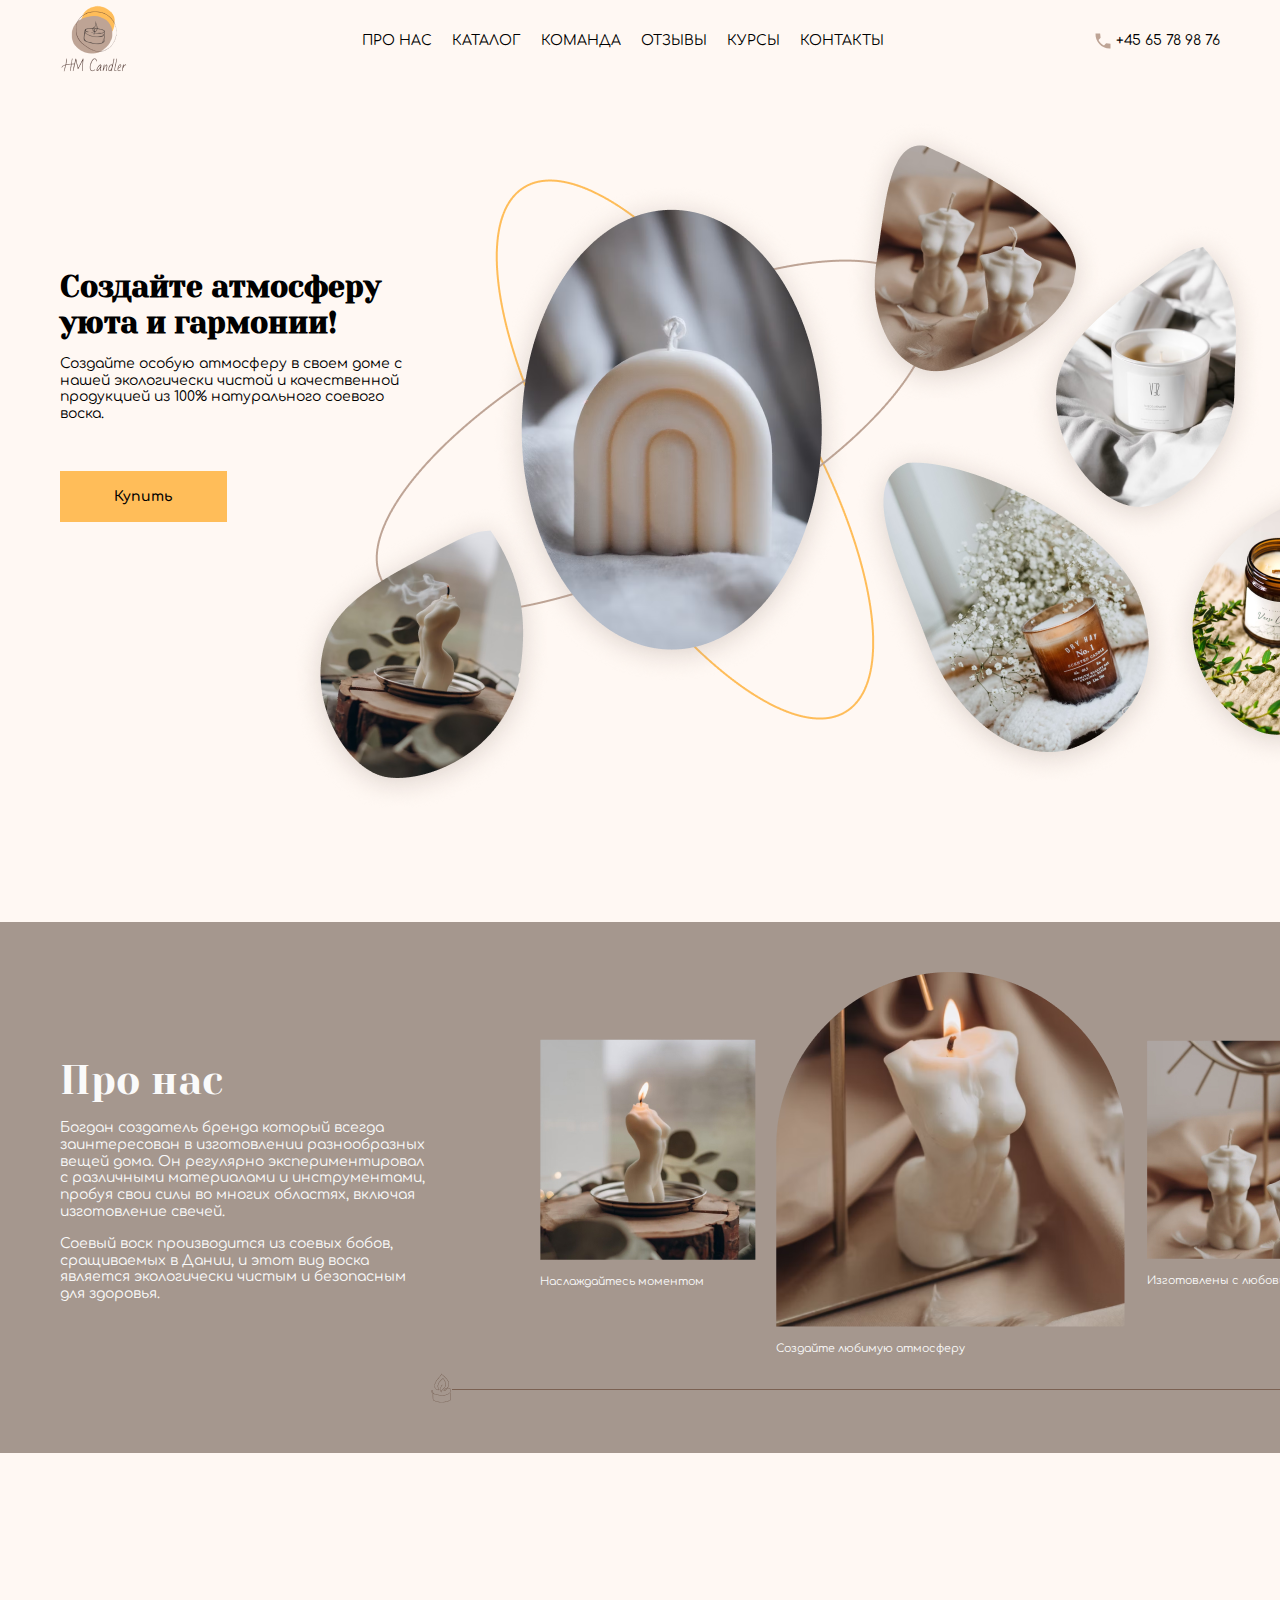
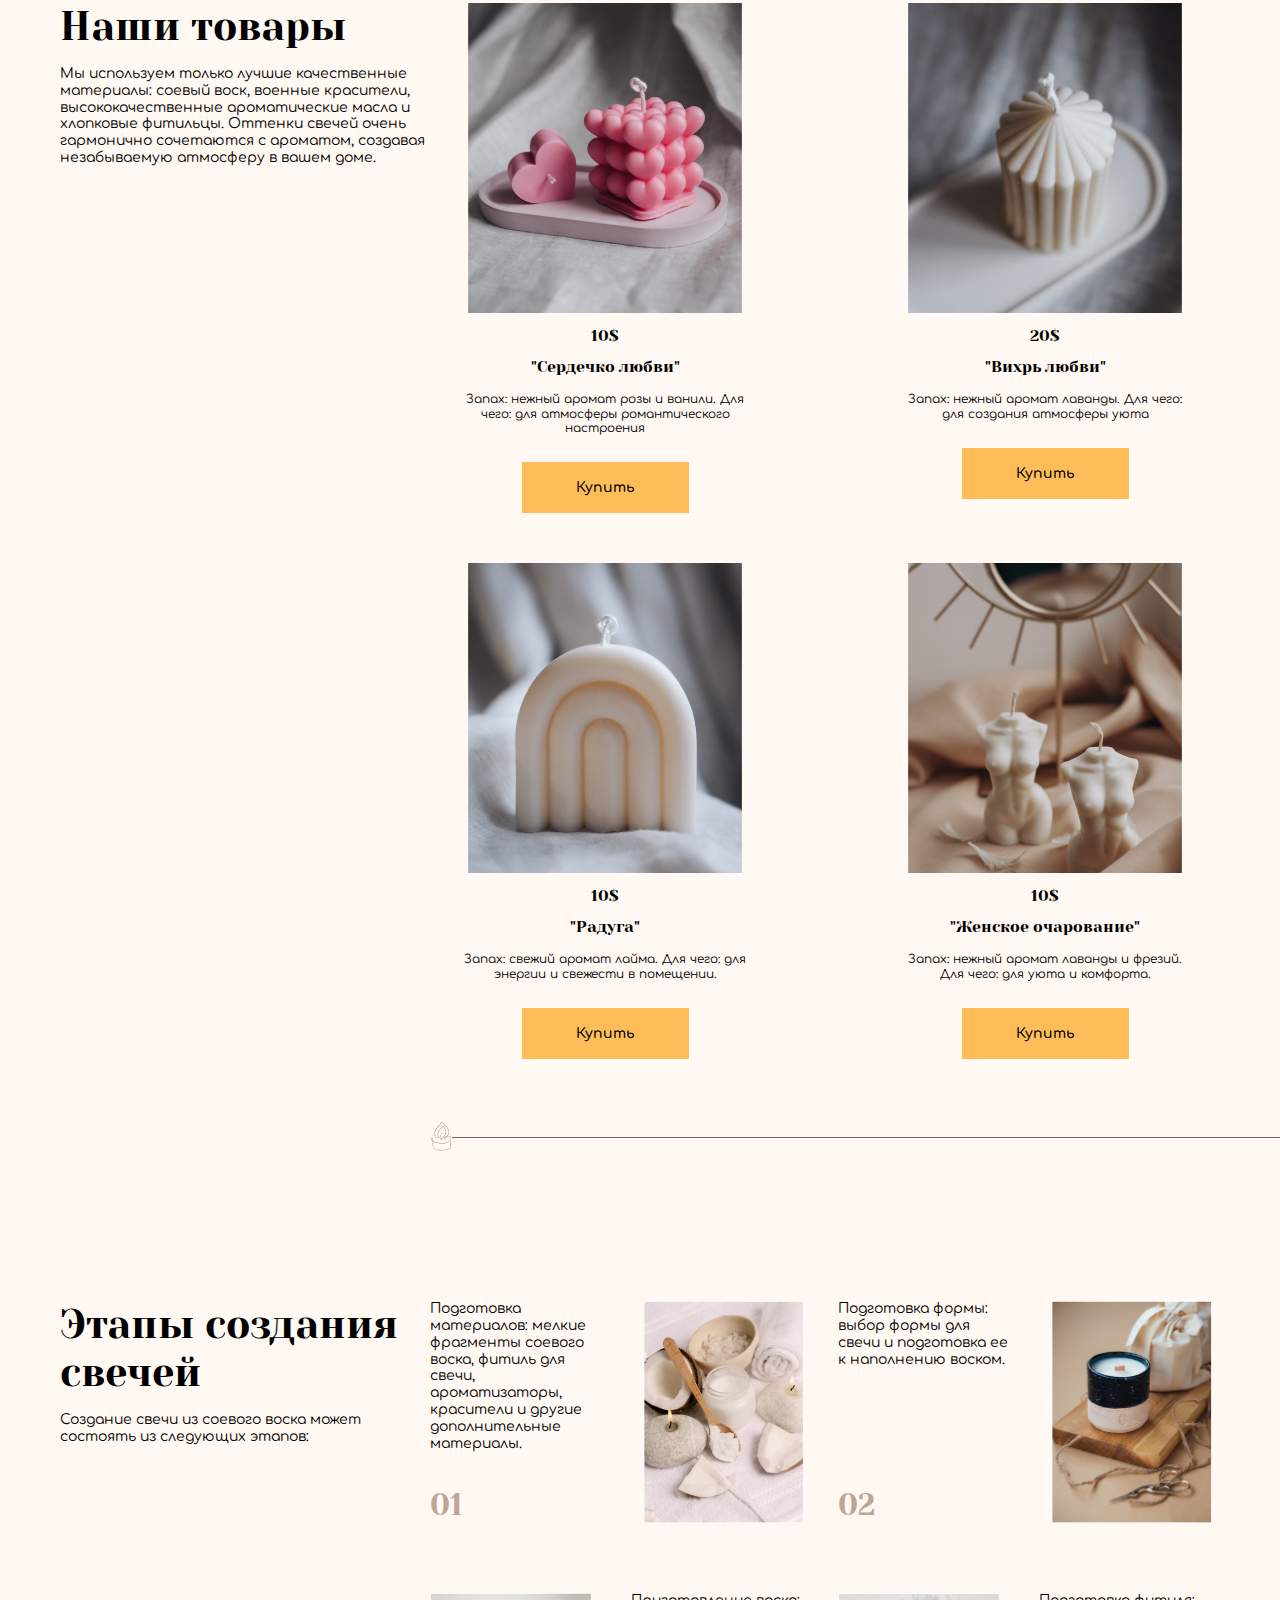
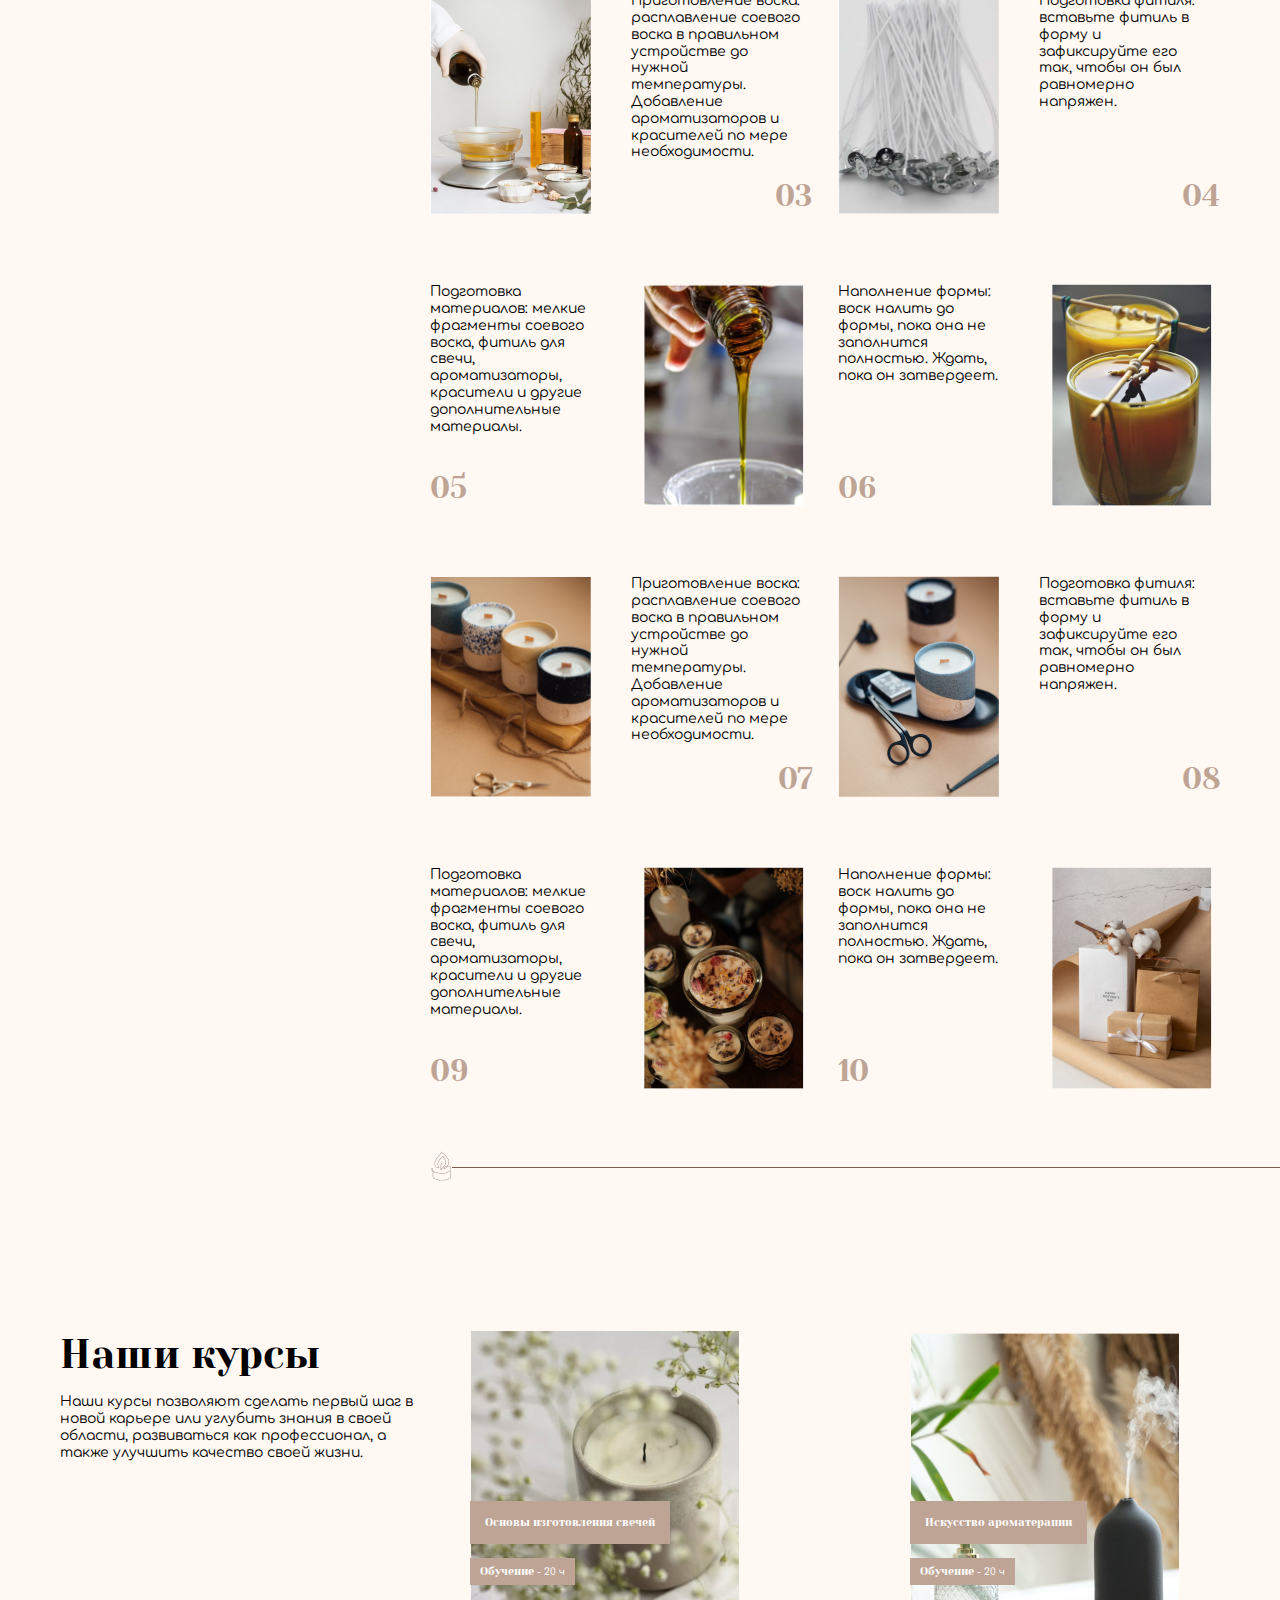
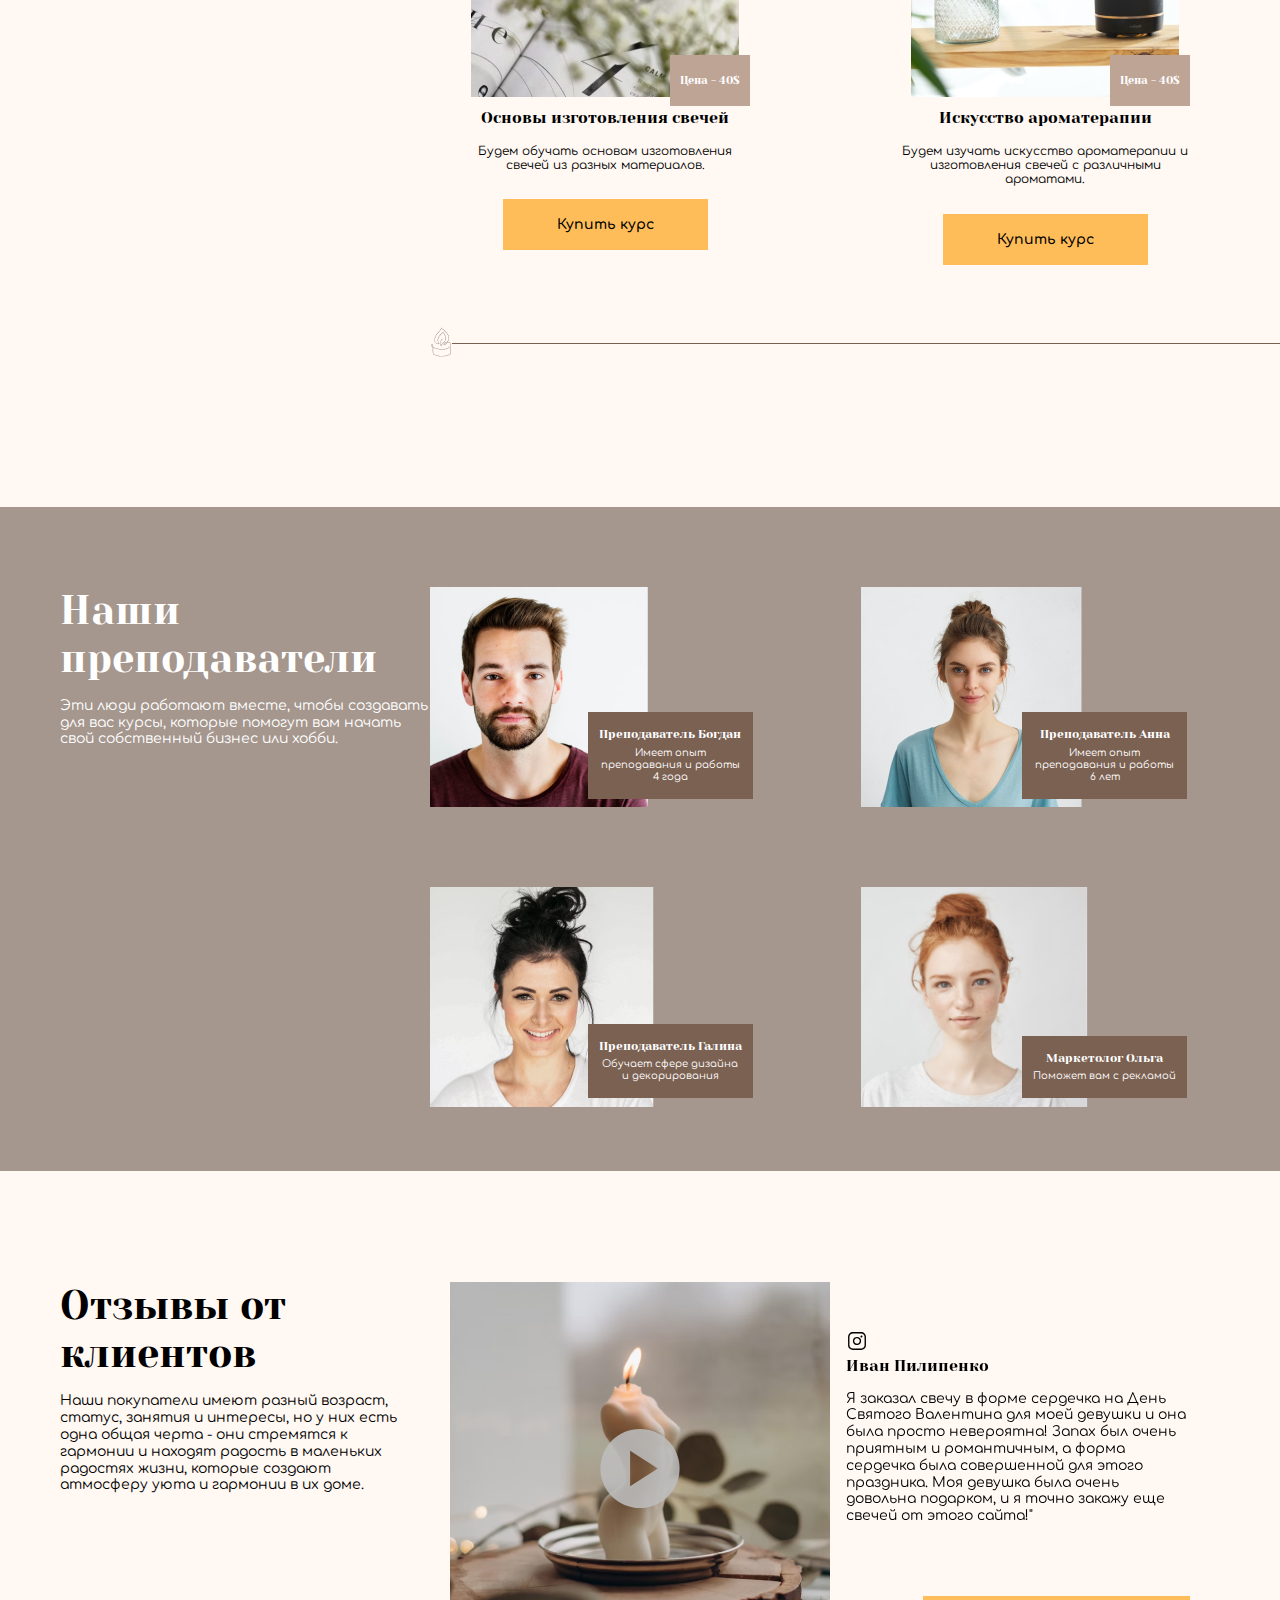
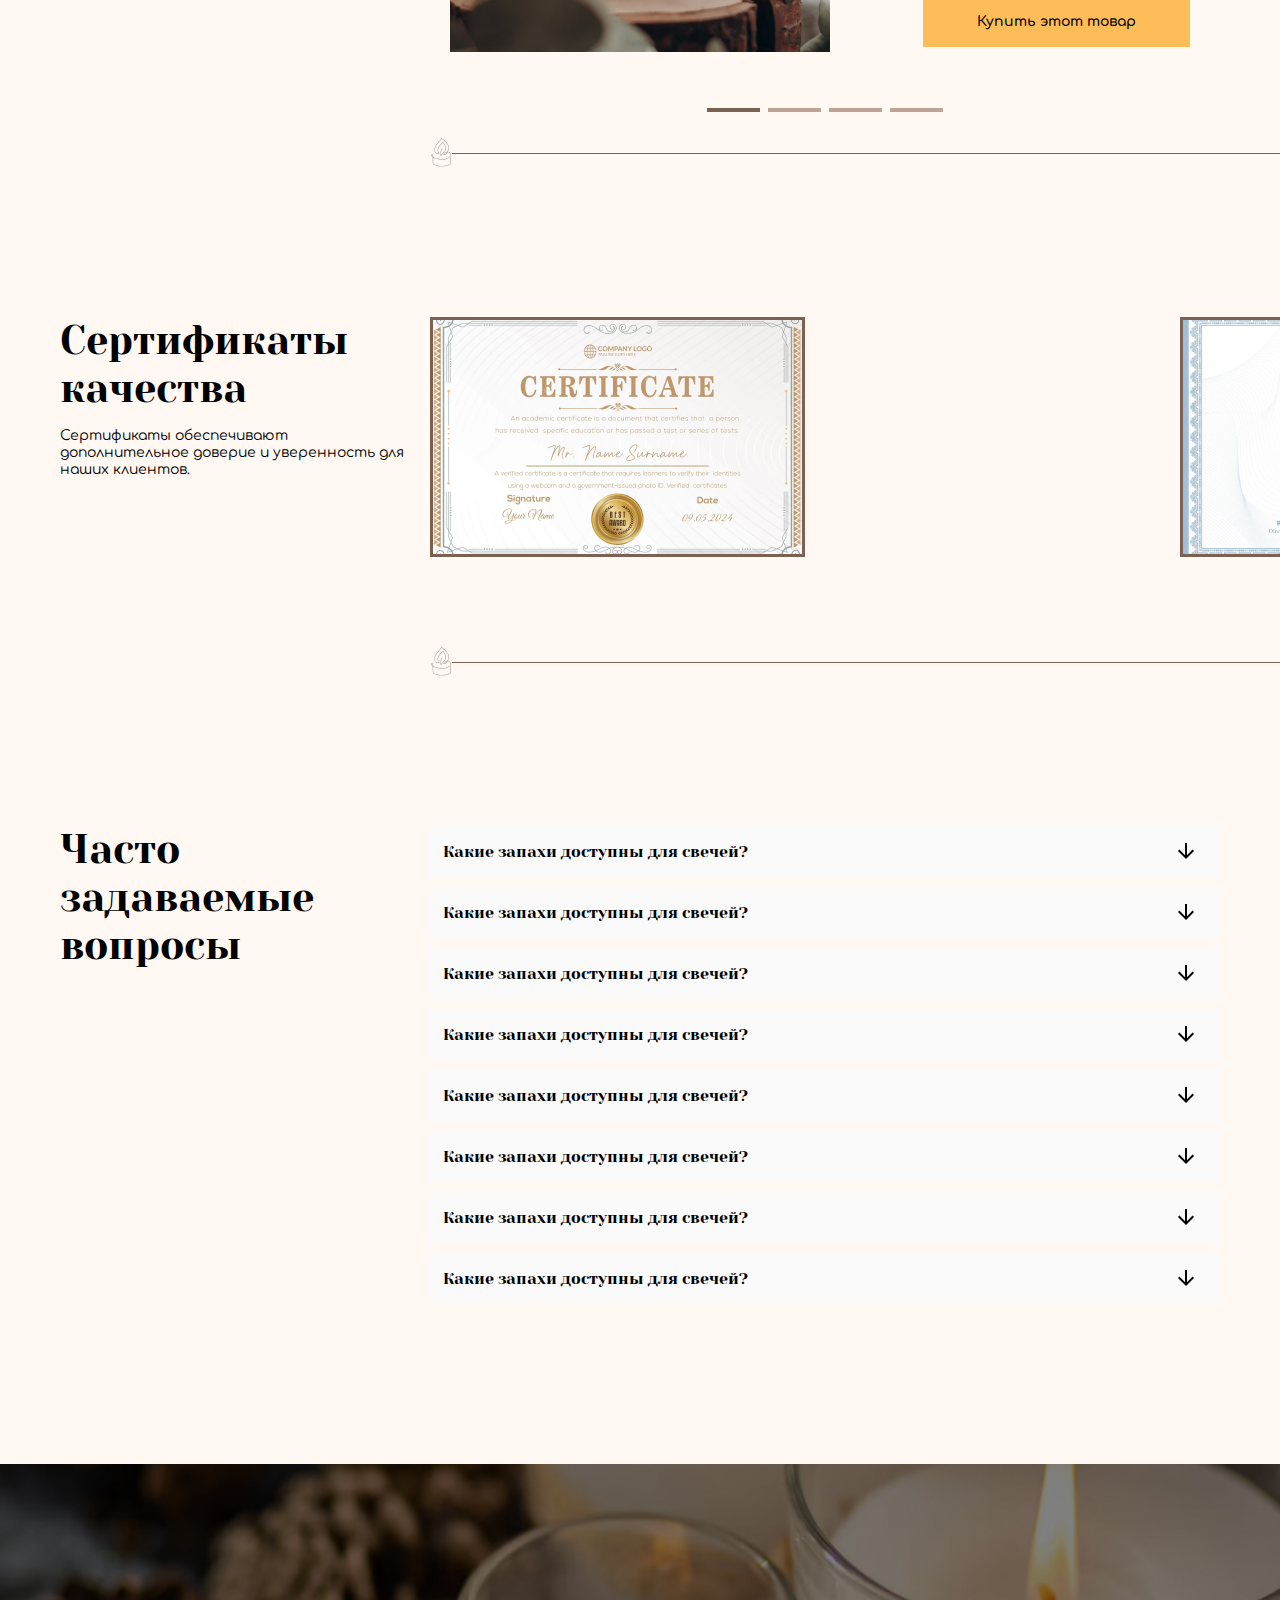
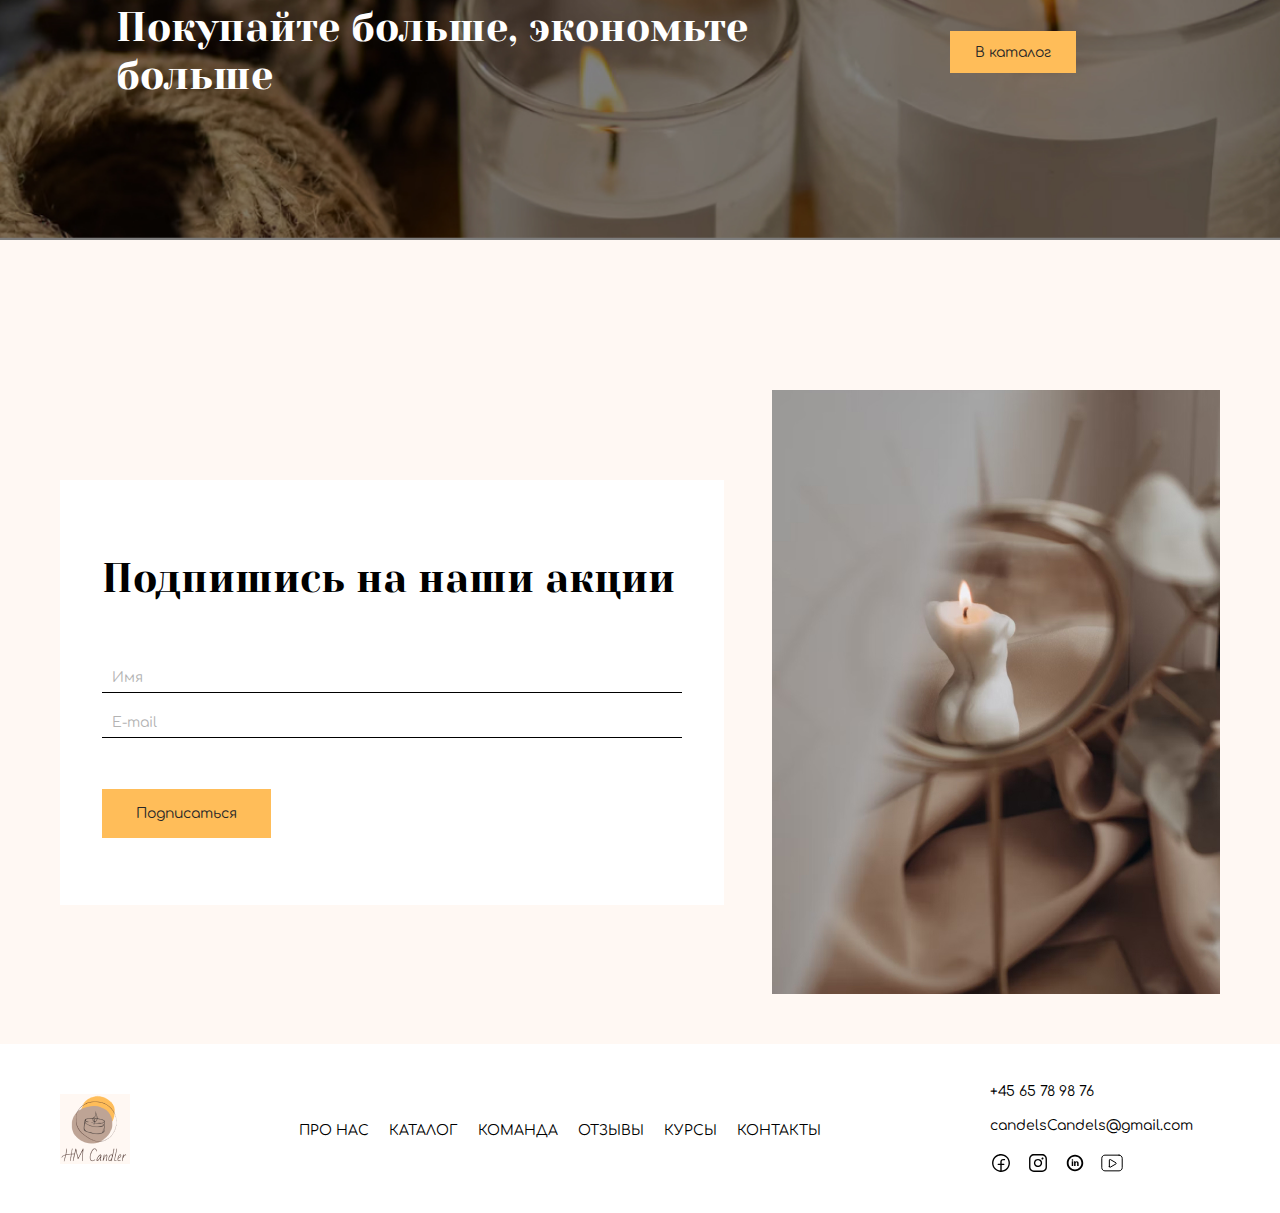
==== commit 5ccff4a0: "the end of the site layout with the addition of JS" ====
--- a/start-clean/index.html
+++ b/start-clean/index.html
@@ -12,9 +12,10 @@
     />
     <title>Document</title>
     <link rel="stylesheet" href="css/reset.css" />
-    <link rel="stylesheet"
-  href="https://cdn.jsdelivr.net/npm/swiper@11/swiper-bundle.min.css"
-/>
+    <link
+      rel="stylesheet"
+      href="https://cdn.jsdelivr.net/npm/swiper@11/swiper-bundle.min.css"
+    />
 
     <link rel="stylesheet" href="css/style.css" />
   </head>
@@ -60,84 +61,133 @@
       <section class="top">
         <div class="container top__inner">
           <div class="top__content">
-        <h3 class="top-title">Создайте атмосферу уюта и гармонии!</h3>
-        <p class="top__text">Создайте особую атмосферу в своем доме с нашей экологически чистой и качественной продукцией из 100% натурального соевого воска.</p>
-
-        <button class="top__buy">Купить</button>
-      </div>
-      <picture class="top__img">
-        <source srcset="images/top-s.png" media="(max-width: 360px)">
-        <source srcset="images/top-m.png" media="(max-width: 480px)">
-        <img class="top__img-l" src="images/top-xl.png" alt="candles">
-        
-      </picture>
-      </div>
+            <h3 class="top-title">Создайте атмосферу уюта и гармонии!</h3>
+            <p class="top__text">
+              Создайте особую атмосферу в своем доме с нашей экологически чистой
+              и качественной продукцией из 100% натурального соевого воска.
+            </p>
+
+            <button class="top__buy">Купить</button>
+          </div>
+          <picture class="top__img">
+            <source srcset="images/top-s.png" media="(max-width: 360px)" />
+            <source srcset="images/top-m.png" media="(max-width: 480px)" />
+            <img class="top__img-l" src="images/top-xl.png" alt="candles" />
+          </picture>
+        </div>
       </section>
       <section class="about">
         <div class="container about__inner">
           <div class="about__content">
             <h2 class="about__title title">Про нас</h2>
-            <p class="about__text">Богдан создатель бренда который всегда заинтересован в изготовлении разнообразных вещей дома. Он регулярно экспериментировал с различными материалами и инструментами, пробуя свои силы во многих областях, включая изготовление свечей.</p>
             <p class="about__text">
-              Соевый воск производится из соевых бобов, сращиваемых в Дании, и этот вид воска является экологически чистым и безопасным для здоровья.</p>
+              Богдан создатель бренда который всегда заинтересован в
+              изготовлении разнообразных вещей дома. Он регулярно
+              экспериментировал с различными материалами и инструментами, пробуя
+              свои силы во многих областях, включая изготовление свечей.
+            </p>
+            <p class="about__text">
+              Соевый воск производится из соевых бобов, сращиваемых в Дании, и
+              этот вид воска является экологически чистым и безопасным для
+              здоровья.
+            </p>
           </div>
           <ul class="about__list section__decor">
             <li class="about__item">
-              <img src="images/about-1.jpg" alt="" class="about__item-img about__item-img--1">
+              <img
+                src="images/about-1.jpg"
+                alt=""
+                class="about__item-img about__item-img--1"
+              />
               <p class="about__item-text">Наслаждайтесь моментом</p>
             </li>
             <li class="about__item">
-              <img src="images/about-2.png" alt="" class="about__item-img about__item-img--2">
+              <img
+                src="images/about-2.png"
+                alt=""
+                class="about__item-img about__item-img--2"
+              />
               <p class="about__item-text">Создайте любимую атмосферу</p>
             </li>
             <li class="about__item">
-              <img src="images/about-3.jpg" alt="" class="about__item-img about__item-img--3">
+              <img
+                src="images/about-3.jpg"
+                alt=""
+                class="about__item-img about__item-img--3"
+              />
               <p class="about__item-text">Изготовлены с любовью</p>
             </li>
-
           </ul>
         </div>
-
       </section>
       <section class="products section">
         <div class="container section__inner">
           <div class="products__descr section__descr">
             <h2 class="products__title title">Наши товары</h2>
-            <p class="products__text section__text">Мы используем только лучшие качественные материалы: соевый воск, военные красители, высококачественные ароматические масла и хлопковые фитильцы. Оттенки свечей очень гармонично сочетаются с ароматом, создавая незабываемую атмосферу в вашем доме.</p>
+            <p class="products__text section__text">
+              Мы используем только лучшие качественные материалы: соевый воск,
+              военные красители, высококачественные ароматические масла и
+              хлопковые фитильцы. Оттенки свечей очень гармонично сочетаются с
+              ароматом, создавая незабываемую атмосферу в вашем доме.
+            </p>
           </div>
           <div class="products__contents section__content-descr section__decor">
             <div class="products__item">
-              <img src="images/product-1.jpg" alt="Свечы" class="products__item-img">
+              <img
+                src="images/product-1.jpg"
+                alt="Свечы"
+                class="products__item-img"
+              />
               <p class="products__item-price">10$</p>
               <h4 class="products__item-title">"Сердечко любви"</h4>
-              <p class="products__item-text">Запах: нежный аромат розы и ванили. 
-                Для чего: для атмосферы романтического настроения</p>
+              <p class="products__item-text">
+                Запах: нежный аромат розы и ванили. Для чего: для атмосферы
+                романтического настроения
+              </p>
               <button class="button">Купить</button>
             </div>
             <div class="products__item">
-              <img src="images/product-2.jpg" alt="" class="products__item-img">
+              <img
+                src="images/product-2.jpg"
+                alt=""
+                class="products__item-img"
+              />
               <p class="products__item-price">20$</p>
               <h4 class="products__item-title">"Вихрь любви"</h4>
-              <p class="products__item-text">Запах: нежный аромат лаванды.
-                Для чего: для создания атмосферы уюта</p>
+              <p class="products__item-text">
+                Запах: нежный аромат лаванды. Для чего: для создания атмосферы
+                уюта
+              </p>
               <button class="button">Купить</button>
             </div>
             <div class="products__item">
-              <img src="images/product-3.jpg" alt="" class="products__item-img">
+              <img
+                src="images/product-3.jpg"
+                alt=""
+                class="products__item-img"
+              />
               <p class="products__item-price">10$</p>
               <h4 class="products__item-title">"Радуга"</h4>
-              <p class="products__item-text">Запах: свежий аромат лайма. 
-                Для чего: для энергии и свежести в помещении.</p>
+              <p class="products__item-text">
+                Запах: свежий аромат лайма. Для чего: для энергии и свежести в
+                помещении.
+              </p>
               <button class="button">Купить</button>
             </div>
             <div class="products__item">
-              <img src="images/product-4.jpg" alt="" class="products__item-img">
+              <img
+                src="images/product-4.jpg"
+                alt=""
+                class="products__item-img"
+              />
               <p class="products__item-price">10$</p>
               <h4 class="products__item-title">"Женское очарование"</h4>
-              <p class="products__item-text">Запах: нежный аромат лаванды и фрезий. Для чего: для уюта и комфорта.</p>
+              <p class="products__item-text">
+                Запах: нежный аромат лаванды и фрезий. Для чего: для уюта и
+                комфорта.
+              </p>
               <button class="button">Купить</button>
             </div>
-
           </div>
         </div>
       </section>
@@ -145,305 +195,637 @@
         <div class="container section__inner">
           <div class="steps__descr section__descr">
             <h2 class="steps__title title">Этапы создания свечей</h2>
-            <p class="steps__text section__text">Создание свечи из соевого воска может состоять из следующих этапов:</p>
+            <p class="steps__text section__text">
+              Создание свечи из соевого воска может состоять из следующих
+              этапов:
+            </p>
           </div>
 
           <ol class="steps__list section__content-descr section__decor">
             <li class="steps__item steps__item--odd">
-              <p class="steps__item-text">Подготовка материалов: мелкие фрагменты соевого воска, фитиль для свечи, ароматизаторы, красители и другие дополнительные материалы.</p>
-              <img src="images/s1.jpg" alt="" class="steps__item-img">
+              <p class="steps__item-text">
+                Подготовка материалов: мелкие фрагменты соевого воска, фитиль
+                для свечи, ароматизаторы, красители и другие дополнительные
+                материалы.
+              </p>
+              <img src="images/s1.jpg" alt="" class="steps__item-img" />
             </li>
             <li class="steps__item steps__item--odd">
-              <p class="steps__item-text">Подготовка формы: выбор формы для свечи и подготовка ее к наполнению воском.</p>
-              <img src="images/s2.jpg" alt="" class="steps__item-img">
+              <p class="steps__item-text">
+                Подготовка формы: выбор формы для свечи и подготовка ее к
+                наполнению воском.
+              </p>
+              <img src="images/s2.jpg" alt="" class="steps__item-img" />
             </li>
             <li class="steps__item steps__item--even">
-              <img src="images/s3.jpg" alt="" class="steps__item-img">
-              <p class="steps__item-text">Приготовление воска: расплавление соевого воска в правильном устройстве до нужной температуры. Добавление ароматизаторов и красителей по мере необходимости.</p>
+              <img src="images/s3.jpg" alt="" class="steps__item-img" />
+              <p class="steps__item-text">
+                Приготовление воска: расплавление соевого воска в правильном
+                устройстве до нужной температуры. Добавление ароматизаторов и
+                красителей по мере необходимости.
+              </p>
             </li>
             <li class="steps__item steps__item--even">
-              <img src="images/s4.jpg" alt="" class="steps__item-img">
-              <p class="steps__item-text">Подготовка фитиля: вставьте фитиль в форму и зафиксируйте его так, чтобы он был равномерно напряжен.</p>
+              <img src="images/s4.jpg" alt="" class="steps__item-img" />
+              <p class="steps__item-text">
+                Подготовка фитиля: вставьте фитиль в форму и зафиксируйте его
+                так, чтобы он был равномерно напряжен.
+              </p>
             </li>
             <li class="steps__item steps__item--odd">
-              <p class="steps__item-text">Подготовка материалов: мелкие фрагменты соевого воска, фитиль для свечи, ароматизаторы, красители и другие дополнительные материалы.</p>
-              <img src="images/s5.jpg" alt="" class="steps__item-img">
+              <p class="steps__item-text">
+                Подготовка материалов: мелкие фрагменты соевого воска, фитиль
+                для свечи, ароматизаторы, красители и другие дополнительные
+                материалы.
+              </p>
+              <img src="images/s5.jpg" alt="" class="steps__item-img" />
             </li>
             <li class="steps__item steps__item--odd">
-              <p class="steps__item-text">Наполнение формы: воск налить до формы, пока она не заполнится полностью. Ждать, пока он затвердеет.</p>
-              <img src="images/s6.jpg" alt="" class="steps__item-img">
+              <p class="steps__item-text">
+                Наполнение формы: воск налить до формы, пока она не заполнится
+                полностью. Ждать, пока он затвердеет.
+              </p>
+              <img src="images/s6.jpg" alt="" class="steps__item-img" />
             </li>
             <li class="steps__item steps__item--even">
-              <img src="images/s7.jpg" alt="" class="steps__item-img">
-              <p class="steps__item-text">Приготовление воска: расплавление соевого воска в правильном устройстве до нужной температуры. Добавление ароматизаторов и красителей по мере необходимости.</p>
+              <img src="images/s7.jpg" alt="" class="steps__item-img" />
+              <p class="steps__item-text">
+                Приготовление воска: расплавление соевого воска в правильном
+                устройстве до нужной температуры. Добавление ароматизаторов и
+                красителей по мере необходимости.
+              </p>
             </li>
             <li class="steps__item steps__item--even">
-              <img src="images/s8.jpg" alt="" class="steps__item-img">
-              <p class="steps__item-text">Подготовка фитиля: вставьте фитиль в форму и зафиксируйте его так, чтобы он был равномерно напряжен.</p>
+              <img src="images/s8.jpg" alt="" class="steps__item-img" />
+              <p class="steps__item-text">
+                Подготовка фитиля: вставьте фитиль в форму и зафиксируйте его
+                так, чтобы он был равномерно напряжен.
+              </p>
             </li>
             <li class="steps__item steps__item--odd">
-              <p class="steps__item-text">Подготовка материалов: мелкие фрагменты соевого воска, фитиль для свечи, ароматизаторы, красители и другие дополнительные материалы.</p>
-              <img src="images/s9.jpg" alt="" class="steps__item-img">
+              <p class="steps__item-text">
+                Подготовка материалов: мелкие фрагменты соевого воска, фитиль
+                для свечи, ароматизаторы, красители и другие дополнительные
+                материалы.
+              </p>
+              <img src="images/s9.jpg" alt="" class="steps__item-img" />
             </li>
             <li class="steps__item steps__item--odd">
-              <p class="steps__item-text">Наполнение формы: воск налить до формы, пока она не заполнится полностью. Ждать, пока он затвердеет.</p>
-              <img src="images/s10.jpg" alt="" class="steps__item-img">
+              <p class="steps__item-text">
+                Наполнение формы: воск налить до формы, пока она не заполнится
+                полностью. Ждать, пока он затвердеет.
+              </p>
+              <img src="images/s10.jpg" alt="" class="steps__item-img" />
             </li>
           </ol>
         </div>
       </section>
       <section class="courses section">
         <div class="container section__inner">
-
-            <div class="section__descr">
-              <h2 class="title">Наши курсы</h2>
-              <p class="section__text">Наши курсы позволяют сделать первый шаг в новой карьере или углубить знания в своей области, развиваться как профессионал, а также улучшить качество своей жизни.</p>
-            </div>
-
-            <div class="products__contents section__content-descr section__decor">
-              <div class="products__item">
-
-                <div class="courses__item-img">
-                  <img src="images/courses-1.jpg" alt="" class="products__item-img">
-                  <p class="courses__title">Основы изготовления свечей</p>
-                  <p class="courses__time">Обучение <span>- 20 ч</span></p>
-                  <p class="courses__price">Цена - 40$</p>
-
-                </div>
-                
-                <h4 class="products__item-title">Основы изготовления свечей</h4>
-                <p class="products__item-text">Будем обучать основам изготовления свечей из разных материалов.</p>
-                <button class="button">Купить курс</button>
-              </div>
-
-              <div class="products__item courses__item">
-
-                <div class="courses__item-img">
-                  <img src="images/courses-2.jpg" alt="" class="products__item-img">
-                  <p class="courses__title">Искусство ароматерапии</p>
-                  <p class="courses__time">Обучение <span>- 20 ч</span> </p>
-                  <p class="courses__price">Цена - 40$</p>
-
-                </div>
-                
-                
-                <h4 class="products__item-title">Искусство ароматерапии</h4>
-                <p class="products__item-text">Будем изучать искусство ароматерапии и изготовления свечей с различными ароматами.</p>
-                <button class="button">Купить курс</button>
-              </div>
+          <div class="section__descr">
+            <h2 class="title">Наши курсы</h2>
+            <p class="section__text">
+              Наши курсы позволяют сделать первый шаг в новой карьере или
+              углубить знания в своей области, развиваться как профессионал, а
+              также улучшить качество своей жизни.
+            </p>
+          </div>
+
+          <div class="products__contents section__content-descr section__decor">
+            <div class="products__item">
+              <div class="courses__item-img">
+                <img
+                  src="images/courses-1.jpg"
+                  alt=""
+                  class="products__item-img"
+                />
+                <p class="courses__title">Основы изготовления свечей</p>
+                <p class="courses__time">Обучение <span>- 20 ч</span></p>
+                <p class="courses__price">Цена - 40$</p>
+              </div>
+
+              <h4 class="products__item-title">Основы изготовления свечей</h4>
+              <p class="products__item-text">
+                Будем обучать основам изготовления свечей из разных материалов.
+              </p>
+              <button class="button">Купить курс</button>
+            </div>
+
+            <div class="products__item courses__item">
+              <div class="courses__item-img">
+                <img
+                  src="images/courses-2.jpg"
+                  alt=""
+                  class="products__item-img"
+                />
+                <p class="courses__title">Искусство ароматерапии</p>
+                <p class="courses__time">Обучение <span>- 20 ч</span></p>
+                <p class="courses__price">Цена - 40$</p>
+              </div>
+
+              <h4 class="products__item-title">Искусство ароматерапии</h4>
+              <p class="products__item-text">
+                Будем изучать искусство ароматерапии и изготовления свечей с
+                различными ароматами.
+              </p>
+              <button class="button">Купить курс</button>
+            </div>
+          </div>
         </div>
       </section>
       <section class="team section">
         <div class="container section__inner">
           <div class="section__descr">
             <h2 class="title">Наши преподаватели</h2>
-            <p class="section__text">Эти люди работают вместе, чтобы создавать для вас курсы, которые помогут вам начать свой собственный бизнес или хобби.</p>
-          </div>
-        
-        <div class="team__contents section__content-descr">
-          <div class="team__item">
-            <img src="images/team-1.png" alt="" class="team__img">
-            <div class="team__item-box">
-              <p class="team__item-name">Преподаватель Богдан</p>
-              <p class="team__item-descr">Имеет опыт преподавания и работы 4 года</p>
-            </div>
-          </div>
-          <div class="team__item">
-            <img src="images/team-2.png" alt="" class="team__img">
-            <div class="team__item-box">
-              <p class="team__item-name">Преподаватель Анна</p>
-          <p class="team__item-descr">Имеет опыт преподавания и работы 6 лет</p></div>
-          </div>
-          <div class="team__item">
-            <img src="images/team-3.png" alt="" class="team__img">
-            <div class="team__item-box"><p class="team__item-name">Преподаватель Галина</p>
-          <p class="team__item-descr">Обучает сфере дизайна и декорирования</p></div>
-          </div>
-          <div class="team__item">
-            <img src="images/team-4.png" alt="" class="team__img">
-            <div class="team__item-box"><p class="team__item-name">Маркетолог Ольга</p>
-          <p class="team__item-descr">Поможет вам с рекламой</p></div>
-          </div>
-        </div>
-      </div>
-      </section>
-
+            <p class="section__text">
+              Эти люди работают вместе, чтобы создавать для вас курсы, которые
+              помогут вам начать свой собственный бизнес или хобби.
+            </p>
+          </div>
+
+          <div class="team__contents section__content-descr">
+            <div class="team__item">
+              <img src="images/team-1.png" alt="" class="team__img" />
+              <div class="team__item-box">
+                <p class="team__item-name">Преподаватель Богдан</p>
+                <p class="team__item-descr">
+                  Имеет опыт преподавания и работы 4 года
+                </p>
+              </div>
+            </div>
+            <div class="team__item">
+              <img src="images/team-2.png" alt="" class="team__img" />
+              <div class="team__item-box">
+                <p class="team__item-name">Преподаватель Анна</p>
+                <p class="team__item-descr">
+                  Имеет опыт преподавания и работы 6 лет
+                </p>
+              </div>
+            </div>
+            <div class="team__item">
+              <img src="images/team-3.png" alt="" class="team__img" />
+              <div class="team__item-box">
+                <p class="team__item-name">Преподаватель Галина</p>
+                <p class="team__item-descr">
+                  Обучает сфере дизайна и декорирования
+                </p>
+              </div>
+            </div>
+            <div class="team__item">
+              <img src="images/team-4.png" alt="" class="team__img" />
+              <div class="team__item-box">
+                <p class="team__item-name">Маркетолог Ольга</p>
+                <p class="team__item-descr">Поможет вам с рекламой</p>
+              </div>
+            </div>
+          </div>
+        </div>
+      </section>
 
       <section class="feedback section">
         <div class="container feedback__inner section__inner">
-            <div class="feedback__descr section__descr">
-
-              <h2 class="title">Отзывы от клиентов</h2>
-              <p class="section__text">Наши покупатели имеют разный возраст, статус, занятия и интересы, но у них есть одна общая черта - они стремятся к гармонии и находят радость в маленьких радостях жизни, которые создают атмосферу уюта и гармонии в их доме.</p>
-            </div>
-            <div class="feedback__content section__decor">
-              
-  
-          <div class="feedback__slider">
-            <div class="swiper-wrapper">
-    
-              <div class="swiper-slide">
-              <div class="feedback__item">
-
-              <div class="feedback__item-video">
-              <img src="images/slider.jpg" alt="" class="feedback__item-img">
-              <button class="feedback__item-videobtn">
-
-              
-            <img src="images/btn.svg" alt="">
-          </button>
-        </div>
-        <div class="feedback__item-content">
-          <a href="#" class="feedback__item-sociallink">
-            <img src="images/instagram.svg" alt="">
-          </a>
-          <p class="feedback__item-name">Иван Пилипенко</p>
-          <p class="feedback__item-text">Я заказал свечу в форме сердечка на День Святого Валентина для моей девушки и она была просто невероятна! Запах был очень приятным и романтичным, а форма сердечка была совершенной для этого праздника. Моя девушка была очень довольна подарком, и я точно закажу еще свечей от этого сайта!"</p>
-          <button class="button feedback__item-btn">Купить этот товар</button>
-        </div>
-      </div>
-
-    </div>
-
-    <div class="swiper-slide">
-      <div class="feedback__item">
-      <div class="feedback__item-video">
-      <img src="images/slider.jpg" alt="" class="feedback__item-img">
-      <button class="feedback__item-videobtn">
-    <img src="images/btn.svg" alt="">
-  </button>
-</div>
-<div class="feedback__item-content">
-  <a href="#" class="feedback__item-sociallink">
-    <img src="images/instagram.svg" alt="">
-  </a>
-  <p class="feedback__item-name">Иван Пилипенко</p>
-  <p class="feedback__item-text">Я заказал свечу в форме сердечка на День Святого Валентина для моей девушки и она была просто невероятна! Запах был очень приятным и романтичным, а форма сердечка была совершенной для этого праздника. Моя девушка была очень довольна подарком, и я точно закажу еще свечей от этого сайта!"</p>
-  <button class="button feedback__item-btn">Купить этот товар</button>
-</div>
-</div>
-</div>
-<div class="swiper-slide">
-  <div class="feedback__item">
-  <div class="feedback__item-video">
-  <img src="images/slider.jpg" alt="" class="feedback__item-img">
-  <button class="feedback__item-videobtn">
-<img src="images/btn.svg" alt="">
-</button>
-</div>
-<div class="feedback__item-content">
-<a href="#" class="feedback__item-sociallink">
-<img src="images/instagram.svg" alt="">
-</a>
-<p class="feedback__item-name">Иван Пилипенко</p>
-<p class="feedback__item-text">Я заказал свечу в форме сердечка на День Святого Валентина для моей девушки и она была просто невероятна! Запах был очень приятным и романтичным, а форма сердечка была совершенной для этого праздника. Моя девушка была очень довольна подарком, и я точно закажу еще свечей от этого сайта!"</p>
-<button class="button feedback__item-btn">Купить этот товар</button>
-</div>
-</div>
-</div>
-<div class="swiper-slide">
-  <div class="feedback__item">
-  <div class="feedback__item-video">
-  <img src="images/slider.jpg" alt="" class="feedback__item-img">
-  <button class="feedback__item-videobtn">
-<img src="images/btn.svg" alt="">
-</button>
-</div>
-<div class="feedback__item-content">
-<a href="#" class="feedback__item-sociallink">
-<img src="images/instagram.svg" alt="">
-</a>
-<p class="feedback__item-name">Иван Пилипенко</p>
-<p class="feedback__item-text">Я заказал свечу в форме сердечка на День Святого Валентина для моей девушки и она была просто невероятна! Запах был очень приятным и романтичным, а форма сердечка была совершенной для этого праздника. Моя девушка была очень довольна подарком, и я точно закажу еще свечей от этого сайта!"</p>
-<button class="button feedback__item-btn">Купить этот товар</button>
-</div>
-</div>
-</div>
-
-    
-  
-            </div>
-
-  <div class="swiper-pagination"></div>
-
-</div>
-
-
-</div>
-</div>
-
-          </section>
-
-          <section class="sertificates section">
-            <div class="container section__inner">
-                <div class="sertificates__descr section__descr">
-                  <h2 class="title">Сертификаты
-                    качества</h2>
-                  <p class="section__text">Сертификаты обеспечивают дополнительное доверие и уверенность для наших клиентов.</p>
-                </div>
-                <div class="sertificates__content section__decor">
-                  <div class="sertificates__slider">
-                   
-                      <div class="swiper-wrapper">
-                        <div class="swiper-slide">
-                          <img src="images/cert-1.jpg" alt="">
-                        </div>
-                        <div class="swiper-slide">
-                          <img src="images/cert-2.jpg" alt="">
-                        </div>
-                        <div class="swiper-wrapper">
-                          <div class="swiper-slide">
-                            <img src="images/cert-1.jpg" alt="">
-                          </div>
-                          <div class="swiper-slide">
-                            <img src="images/cert-2.jpg" alt="">
-                          </div>
-                          
-                   
-                      </div>
-                    
-                      <div class="swiper-pagination"></div>
-                    
-                      
+          <div class="feedback__descr section__descr">
+            <h2 class="title">Отзывы от клиентов</h2>
+            <p class="section__text">
+              Наши покупатели имеют разный возраст, статус, занятия и интересы,
+              но у них есть одна общая черта - они стремятся к гармонии и
+              находят радость в маленьких радостях жизни, которые создают
+              атмосферу уюта и гармонии в их доме.
+            </p>
+          </div>
+          <div class="feedback__content section__decor">
+            <div class="feedback__slider">
+              <div class="swiper-wrapper">
+                <div class="swiper-slide">
+                  <div class="feedback__item">
+                    <div class="feedback__item-video">
+                      <img
+                        src="images/slider.jpg"
+                        alt=""
+                        class="feedback__item-img"
+                      />
+                      <button class="feedback__item-videobtn">
+                        <img src="images/btn.svg" alt="" />
+                      </button>
+                    </div>
+                    <div class="feedback__item-content">
+                      <a href="#" class="feedback__item-sociallink">
+                        <img src="images/instagram.svg" alt="" />
+                      </a>
+                      <p class="feedback__item-name">Иван Пилипенко</p>
+                      <p class="feedback__item-text">
+                        Я заказал свечу в форме сердечка на День Святого
+                        Валентина для моей девушки и она была просто невероятна!
+                        Запах был очень приятным и романтичным, а форма сердечка
+                        была совершенной для этого праздника. Моя девушка была
+                        очень довольна подарком, и я точно закажу еще свечей от
+                        этого сайта!"
+                      </p>
+                      <button class="button feedback__item-btn">
+                        Купить этот товар
+                      </button>
                     </div>
                   </div>
                 </div>
-             
-              </section>
-
-              <section class="questions section">
-                <div class="container section__inner">
-                    <div class="section__descr">
-                      <h2 class="title">Часто задаваемые вопросы</h2>
-                      
+
+                <div class="swiper-slide">
+                  <div class="feedback__item">
+                    <div class="feedback__item-video">
+                      <img
+                        src="images/slider.jpg"
+                        alt=""
+                        class="feedback__item-img"
+                      />
+                      <button class="feedback__item-videobtn">
+                        <img src="images/btn.svg" alt="" />
+                      </button>
                     </div>
-                    <div class="questions__content section__content-descr">
-        
+                    <div class="feedback__item-content">
+                      <a href="#" class="feedback__item-sociallink">
+                        <img src="images/instagram.svg" alt="" />
+                      </a>
+                      <p class="feedback__item-name">Иван Пилипенко</p>
+                      <p class="feedback__item-text">
+                        Я заказал свечу в форме сердечка на День Святого
+                        Валентина для моей девушки и она была просто невероятна!
+                        Запах был очень приятным и романтичным, а форма сердечка
+                        была совершенной для этого праздника. Моя девушка была
+                        очень довольна подарком, и я точно закажу еще свечей от
+                        этого сайта!"
+                      </p>
+                      <button class="button feedback__item-btn">
+                        Купить этот товар
+                      </button>
                     </div>
                   </div>
-                  </section>
-
-                  <section class="promo">
-                    <div class="container promo__inner">
-                      <p class="promo__text">Покупайте больше, экономьте больше</p>
-                      <a href="#" class="promo__link">В каталог</a>
+                </div>
+                <div class="swiper-slide">
+                  <div class="feedback__item">
+                    <div class="feedback__item-video">
+                      <img
+                        src="images/slider.jpg"
+                        alt=""
+                        class="feedback__item-img"
+                      />
+                      <button class="feedback__item-videobtn">
+                        <img src="images/btn.svg" alt="" />
+                      </button>
                     </div>
-                  </section>
-
-                  <section class="contacts">
-                    <div class="container contacts__inner">
-                      <form action="" class="form">
-                        <p class="form__title">Подпишись на наши акции</p>
-                        <input type="text" class="form__input" placeholder="Имя">
-                      <input type="email" class="form__input" placeholder="E-mail">
-                      <button class="form__btn" type="submit">Подписаться</button>
-                      </form>
-                      
-                      <img src="images/contacts.jpg" alt="" class="contacts__img">
+                    <div class="feedback__item-content">
+                      <a href="#" class="feedback__item-sociallink">
+                        <img src="images/instagram.svg" alt="" />
+                      </a>
+                      <p class="feedback__item-name">Иван Пилипенко</p>
+                      <p class="feedback__item-text">
+                        Я заказал свечу в форме сердечка на День Святого
+                        Валентина для моей девушки и она была просто невероятна!
+                        Запах был очень приятным и романтичным, а форма сердечка
+                        была совершенной для этого праздника. Моя девушка была
+                        очень довольна подарком, и я точно закажу еще свечей от
+                        этого сайта!"
+                      </p>
+                      <button class="button feedback__item-btn">
+                        Купить этот товар
+                      </button>
                     </div>
-                  </section>
-
-
+                  </div>
+                </div>
+                <div class="swiper-slide">
+                  <div class="feedback__item">
+                    <div class="feedback__item-video">
+                      <img
+                        src="images/slider.jpg"
+                        alt=""
+                        class="feedback__item-img"
+                      />
+                      <button class="feedback__item-videobtn">
+                        <img src="images/btn.svg" alt="" />
+                      </button>
+                    </div>
+                    <div class="feedback__item-content">
+                      <a href="#" class="feedback__item-sociallink">
+                        <img src="images/instagram.svg" alt="" />
+                      </a>
+                      <p class="feedback__item-name">Иван Пилипенко</p>
+                      <p class="feedback__item-text">
+                        Я заказал свечу в форме сердечка на День Святого
+                        Валентина для моей девушки и она была просто невероятна!
+                        Запах был очень приятным и романтичным, а форма сердечка
+                        была совершенной для этого праздника. Моя девушка была
+                        очень довольна подарком, и я точно закажу еще свечей от
+                        этого сайта!"
+                      </p>
+                      <button class="button feedback__item-btn">
+                        Купить этот товар
+                      </button>
+                    </div>
+                  </div>
+                </div>
+              </div>
+
+              <div class="swiper-pagination"></div>
+            </div>
+          </div>
+        </div>
+      </section>
+
+      <section class="sertificates section">
+        <div class="container section__inner">
+          <div class="sertificates__descr section__descr">
+            <h2 class="title">Сертификаты качества</h2>
+            <p class="section__text">
+              Сертификаты обеспечивают дополнительное доверие и уверенность для
+              наших клиентов.
+            </p>
+          </div>
+          <div class="sertificates__content section__decor">
+            <div class="sertificates__slider">
+              <div class="swiper-wrapper">
+                <div class="swiper-slide">
+                  <img src="images/cert-1.jpg" alt="" />
+                </div>
+                <div class="swiper-slide">
+                  <img src="images/cert-2.jpg" alt="" />
+                </div>
+                <div class="swiper-wrapper">
+                  <div class="swiper-slide">
+                    <img src="images/cert-1.jpg" alt="" />
+                  </div>
+                  <div class="swiper-slide">
+                    <img src="images/cert-2.jpg" alt="" />
+                  </div>
+                </div>
+
+                <div class="swiper-pagination"></div>
+              </div>
+            </div>
+          </div>
+        </div>
+      </section>
+
+      <section class="questions section">
+        <div class="container section__inner">
+          <div class="section__descr">
+            <h2 class="title">Часто задаваемые вопросы</h2>
+          </div>
+          <div class="questions__content">
+            <div class="accordeon">
+              <div class="accordeon__item">
+                <button class="accordeon__title">
+                  Какие запахи доступны для свечей?
+                </button>
+                <div class="accordeon__text">
+                  <ol>
+                    <li>
+                      Ваниль-теплый, сладкий и уютный аромат, который напоминает
+                      о домашнем уюте.
+                    </li>
+                    <li>
+                      Лаванда-приятный, успокаивающий и релаксирующий запах,
+                      который помогает снять стресс и напряжение.
+                    </li>
+                    <li>
+                      Розовый грейпфрут-свежий, фруктовый и энергичный аромат,
+                      который помогает поднять настроение и взбодрить.
+                    </li>
+                    <li>
+                      Кедр-древесный, земной и маскулинный аромат, который
+                      придает ощущение стабильности и надежности.
+                    </li>
+                    <li>
+                      Яблоко и корица - теплый и уютный аромат, который
+                      напоминает о зимних праздниках и домашности.
+                    </li>
+                  </ol>
+                </div>
+              </div>
+              <div class="accordeon__item">
+                <button class="accordeon__title">
+                  Какие запахи доступны для свечей?
+                </button>
+                <div class="accordeon__text">
+                  <ol>
+                    <li>
+                      Ваниль-теплый, сладкий и уютный аромат, который напоминает
+                      о домашнем уюте.
+                    </li>
+                    <li>
+                      Лаванда-приятный, успокаивающий и релаксирующий запах,
+                      который помогает снять стресс и напряжение.
+                    </li>
+                    <li>
+                      Розовый грейпфрут-свежий, фруктовый и энергичный аромат,
+                      который помогает поднять настроение и взбодрить.
+                    </li>
+                    <li>
+                      Кедр-древесный, земной и маскулинный аромат, который
+                      придает ощущение стабильности и надежности.
+                    </li>
+                    <li>
+                      Яблоко и корица - теплый и уютный аромат, который
+                      напоминает о зимних праздниках и домашности.
+                    </li>
+                  </ol>
+                </div>
+              </div>
+              <div class="accordeon__item">
+                <button class="accordeon__title">
+                  Какие запахи доступны для свечей?
+                </button>
+                <div class="accordeon__text">
+                  <ol>
+                    <li>
+                      Ваниль-теплый, сладкий и уютный аромат, который напоминает
+                      о домашнем уюте.
+                    </li>
+                    <li>
+                      Лаванда-приятный, успокаивающий и релаксирующий запах,
+                      который помогает снять стресс и напряжение.
+                    </li>
+                    <li>
+                      Розовый грейпфрут-свежий, фруктовый и энергичный аромат,
+                      который помогает поднять настроение и взбодрить.
+                    </li>
+                    <li>
+                      Кедр-древесный, земной и маскулинный аромат, который
+                      придает ощущение стабильности и надежности.
+                    </li>
+                    <li>
+                      Яблоко и корица - теплый и уютный аромат, который
+                      напоминает о зимних праздниках и домашности.
+                    </li>
+                  </ol>
+                </div>
+              </div>
+              <div class="accordeon__item">
+                <button class="accordeon__title">
+                  Какие запахи доступны для свечей?
+                </button>
+                <div class="accordeon__text">
+                  <ol>
+                    <li>
+                      Ваниль-теплый, сладкий и уютный аромат, который напоминает
+                      о домашнем уюте.
+                    </li>
+                    <li>
+                      Лаванда-приятный, успокаивающий и релаксирующий запах,
+                      который помогает снять стресс и напряжение.
+                    </li>
+                    <li>
+                      Розовый грейпфрут-свежий, фруктовый и энергичный аромат,
+                      который помогает поднять настроение и взбодрить.
+                    </li>
+                    <li>
+                      Кедр-древесный, земной и маскулинный аромат, который
+                      придает ощущение стабильности и надежности.
+                    </li>
+                    <li>
+                      Яблоко и корица - теплый и уютный аромат, который
+                      напоминает о зимних праздниках и домашности.
+                    </li>
+                  </ol>
+                </div>
+              </div>
+              <div class="accordeon__item">
+                <button class="accordeon__title">
+                  Какие запахи доступны для свечей?
+                </button>
+                <div class="accordeon__text">
+                  <ol>
+                    <li>
+                      Ваниль-теплый, сладкий и уютный аромат, который напоминает
+                      о домашнем уюте.
+                    </li>
+                    <li>
+                      Лаванда-приятный, успокаивающий и релаксирующий запах,
+                      который помогает снять стресс и напряжение.
+                    </li>
+                    <li>
+                      Розовый грейпфрут-свежий, фруктовый и энергичный аромат,
+                      который помогает поднять настроение и взбодрить.
+                    </li>
+                    <li>
+                      Кедр-древесный, земной и маскулинный аромат, который
+                      придает ощущение стабильности и надежности.
+                    </li>
+                    <li>
+                      Яблоко и корица - теплый и уютный аромат, который
+                      напоминает о зимних праздниках и домашности.
+                    </li>
+                  </ol>
+                </div>
+              </div>
+              <div class="accordeon__item">
+                <button class="accordeon__title">
+                  Какие запахи доступны для свечей?
+                </button>
+                <div class="accordeon__text">
+                  <ol>
+                    <li>
+                      Ваниль-теплый, сладкий и уютный аромат, который напоминает
+                      о домашнем уюте.
+                    </li>
+                    <li>
+                      Лаванда-приятный, успокаивающий и релаксирующий запах,
+                      который помогает снять стресс и напряжение.
+                    </li>
+                    <li>
+                      Розовый грейпфрут-свежий, фруктовый и энергичный аромат,
+                      который помогает поднять настроение и взбодрить.
+                    </li>
+                    <li>
+                      Кедр-древесный, земной и маскулинный аромат, который
+                      придает ощущение стабильности и надежности.
+                    </li>
+                    <li>
+                      Яблоко и корица - теплый и уютный аромат, который
+                      напоминает о зимних праздниках и домашности.
+                    </li>
+                  </ol>
+                </div>
+              </div>
+              <div class="accordeon__item">
+                <button class="accordeon__title">
+                  Какие запахи доступны для свечей?
+                </button>
+                <div class="accordeon__text">
+                  <ol>
+                    <li>
+                      Ваниль-теплый, сладкий и уютный аромат, который напоминает
+                      о домашнем уюте.
+                    </li>
+                    <li>
+                      Лаванда-приятный, успокаивающий и релаксирующий запах,
+                      который помогает снять стресс и напряжение.
+                    </li>
+                    <li>
+                      Розовый грейпфрут-свежий, фруктовый и энергичный аромат,
+                      который помогает поднять настроение и взбодрить.
+                    </li>
+                    <li>
+                      Кедр-древесный, земной и маскулинный аромат, который
+                      придает ощущение стабильности и надежности.
+                    </li>
+                    <li>
+                      Яблоко и корица - теплый и уютный аромат, который
+                      напоминает о зимних праздниках и домашности.
+                    </li>
+                  </ol>
+                </div>
+              </div>
+              <div class="accordeon__item">
+                <button class="accordeon__title">
+                  Какие запахи доступны для свечей?
+                </button>
+                <div class="accordeon__text">
+                  <ol>
+                    <li>
+                      Ваниль-теплый, сладкий и уютный аромат, который напоминает
+                      о домашнем уюте.
+                    </li>
+                    <li>
+                      Лаванда-приятный, успокаивающий и релаксирующий запах,
+                      который помогает снять стресс и напряжение.
+                    </li>
+                    <li>
+                      Розовый грейпфрут-свежий, фруктовый и энергичный аромат,
+                      который помогает поднять настроение и взбодрить.
+                    </li>
+                    <li>
+                      Кедр-древесный, земной и маскулинный аромат, который
+                      придает ощущение стабильности и надежности.
+                    </li>
+                    <li>
+                      Яблоко и корица - теплый и уютный аромат, который
+                      напоминает о зимних праздниках и домашности.
+                    </li>
+                  </ol>
+                </div>
+              </div>
+            </div>
+          </div>
+        </div>
+      </section>
+
+      <section class="promo">
+        <div class="container promo__inner">
+          <p class="promo__text">Покупайте больше, экономьте больше</p>
+          <a href="#" class="promo__link">В каталог</a>
+        </div>
+      </section>
+
+      <section class="contacts">
+        <div class="container contacts__inner">
+          <form action="" class="form">
+            <p class="form__title">Подпишись на наши акции</p>
+            <input type="text" class="form__input" placeholder="Имя" />
+            <input type="email" class="form__input" placeholder="E-mail" />
+            <button class="form__btn" type="submit">Подписаться</button>
+          </form>
+
+          <img src="images/contacts.jpg" alt="" class="contacts__img" />
+        </div>
+      </section>
     </main>
 
     <footer class="footer">
@@ -452,8 +834,7 @@
           <img src="images/logo.png.png" alt="" class="logo__img" />
         </a>
         <nav class="menu footer__menu">
-          
-          <ul class="menu__list footer__menu-list" >
+          <ul class="menu__list footer__menu-list">
             <li class="menu__list-item">
               <a href="" class="menu__list-link">Про нас</a>
             </li>
--- a/start-clean/css/style.css
+++ b/start-clean/css/style.css
@@ -1,1343 +1,1304 @@
 html {
-    box-sizing: border-box;
+  box-sizing: border-box;
 }
 
 *,
 *::after,
 *::before {
-    box-sizing: inherit;
+  box-sizing: inherit;
 }
 
 body {
-    color:  #000;
-    font-family: 'Comfortaa', cursive;
-    
-    font-size: 14px;
-    font-style: normal;
-    font-weight: 400;
-    line-height:1.2;
+  color: #000;
+  font-family: "Comfortaa", cursive;
+
+  font-size: 14px;
+  font-style: normal;
+  font-weight: 400;
+  line-height: 1.2;
 }
 
 a {
-    text-decoration: none;
-    color: inherit;
+  text-decoration: none;
+  color: inherit;
 }
 
 ul {
-    list-style: none;
+  list-style: none;
 }
 
 button {
-    border: none;
-    padding: 0;
-    border-radius: 0;
-    cursor: pointer;
+  border: none;
+  padding: 0;
+  border-radius: 0;
+  cursor: pointer;
 }
 
 .title {
-    font-size: 40px;
-    margin-bottom: 15px;
-    font-weight: 400;
-    font-family: 'Yeseva One', cursive;
-
+  font-size: 40px;
+  margin-bottom: 15px;
+  font-weight: 400;
+  font-family: "Yeseva One", cursive;
 }
 
 .section {
-    padding-bottom: 150px;
+  padding-bottom: 150px;
 }
 
 .button {
-    padding: 18px 54px;
-    background: #FFBD59;
-    font-family: 'Comfortaa', cursive;
-    font-size: 14px;
-    font-weight: 600;
-}
-
+  padding: 18px 54px;
+  background: #ffbd59;
+  font-family: "Comfortaa", cursive;
+  font-size: 14px;
+  font-weight: 600;
+}
 
 .container {
-    max-width: 1180px;
-    padding-right: 10px;
-    padding-left: 10px;
-    margin: 0 auto;
-}
-
+  max-width: 1180px;
+  padding-right: 10px;
+  padding-left: 10px;
+  margin: 0 auto;
+}
 
 .section__decor {
-    position: relative;
-    
+  position: relative;
 }
 
 .section__decor::before {
-    content: '';
-    position: absolute;
-    left: 0;
-    bottom: 0;
-    background-image: url(../images/section-decor.png);
-    width: 22px;
-    height: 30px;
+  content: "";
+  position: absolute;
+  left: 0;
+  bottom: 0;
+  background-image: url(../images/section-decor.png);
+  width: 22px;
+  height: 30px;
 }
 
 .section__decor::after {
-    content: '';
-    position: absolute;
-    left: 22px;
-    bottom: 13px;
-    background-color: #7B6152;
-    width: 1000%;
-    height: 1px;
+  content: "";
+  position: absolute;
+  left: 22px;
+  bottom: 13px;
+  background-color: #7b6152;
+  width: 1000%;
+  height: 1px;
 }
 
 .menu__btn {
-    display: none; 
-    width: 30px;
-    height: 25px;
-    
-    background-color: transparent;
-    
-    flex-direction: column;
-    justify-content: space-between;
+  display: none;
+  width: 30px;
+  height: 25px;
+
+  background-color: transparent;
+
+  flex-direction: column;
+  justify-content: space-between;
 }
 
 .menu__btn span {
-    height: 1px;
-    background-color: #7B6152;
-    width: 100%;
-   
+  height: 1px;
+  background-color: #7b6152;
+  width: 100%;
 }
 
 .header {
-    background-color: #FFF8F3;
+  background-color: #fff8f3;
 }
 
 .header__inner {
-    padding-top: 4px;
-    display: flex;
-    justify-content: space-between;
-    align-items: center;
+  padding-top: 4px;
+  display: flex;
+  justify-content: space-between;
+  align-items: center;
 }
 
 .menu__list {
-    display: flex;
-    gap: 20px;
+  display: flex;
+  gap: 20px;
 }
 
 .menu__list-link {
-    text-transform: uppercase;
+  text-transform: uppercase;
 }
 
 .phone {
-    position: relative;
+  position: relative;
 }
 
 .phone::before {
-    content: '';
-    position: absolute;
-    background-image: url(../images/phone.svg);
-    width: 20px;
-    height: 20px;
-    left: -23px;
-    top: -3px;
+  content: "";
+  position: absolute;
+  background-image: url(../images/phone.svg);
+  width: 20px;
+  height: 20px;
+  left: -23px;
+  top: -3px;
 }
 
 .main {
-    background-color: #FFF8F3;
-    overflow-x: clip;
-    
+  background-color: #fff8f3;
+  overflow-x: clip;
 }
 
 .top {
-    padding: 40px 0 150px;
+  padding: 40px 0 150px;
 }
 
 .top__inner {
-   position: relative; 
+  position: relative;
 }
 
 .top__content {
-    width: 370px;
-    padding: 150px 0 250px;
-}
-
-
+  width: 370px;
+  padding: 150px 0 250px;
+}
 
 .top-title {
-    font-family: 'Yeseva One', cursive;
-    font-size: 30px;
-    margin-bottom: 15px;
+  font-family: "Yeseva One", cursive;
+  font-size: 30px;
+  margin-bottom: 15px;
 }
 
 .top__text {
-margin-bottom: 48px;
+  margin-bottom: 48px;
 }
 
 .top__buy {
-    padding: 18px 54px;
-    background: #FFBD59;
-    font-family: 'Comfortaa', cursive;
-    font-size: 14px;
-    font-weight: 600;
+  padding: 18px 54px;
+  background: #ffbd59;
+  font-family: "Comfortaa", cursive;
+  font-size: 14px;
+  font-weight: 600;
 }
 
 .top__img {
-    position: absolute;
-    top: 0;
-    left: 240px;
+  position: absolute;
+  top: 0;
+  left: 240px;
 }
 
 .about {
-    background-color:  #A5978E;
-    padding: 50px 0;
-    color: #FAFAFA;
-    margin-bottom: 150px;
-}
-
+  background-color: #a5978e;
+  padding: 50px 0;
+  color: #fafafa;
+  margin-bottom: 150px;
+}
 
 .about__inner {
-    display: flex;
-    align-items: center;
+  display: flex;
+  align-items: center;
 }
 
 .about__content {
-    min-width: 370px;
-
+  min-width: 370px;
 }
 
 .about__text {
-    margin-bottom: 15px;
-
+  margin-bottom: 15px;
 }
 
 .about__list {
-    display: flex;
-    padding-left: 110px;
-    padding-bottom: 48px;
-    align-items: center;
-    gap: 0 20px;
-    flex-basis: 930px;
-    
-}
-
-
+  display: flex;
+  padding-left: 110px;
+  padding-bottom: 48px;
+  align-items: center;
+  gap: 0 20px;
+  flex-basis: 930px;
+}
 
 .about__item-img {
-    margin-bottom: 10px;
+  margin-bottom: 10px;
 }
 
 .about__item-text {
-    font-size: 11px;
-
-
+  font-size: 11px;
 }
 
 .section__inner {
-    display: grid;
-    grid-template-columns: 370px auto;
-
-}
-
-
+  display: grid;
+  grid-template-columns: 370px auto;
+}
 
 .section__content-descr {
-    display: grid;
-    grid-template-columns: auto auto;
-    padding-bottom: 92px;
+  display: grid;
+  grid-template-columns: auto auto;
+  padding-bottom: 92px;
 }
 
 .products__contents {
-    gap: 50px 90px;
-    
+  gap: 50px 90px;
 }
 
 .products__item {
-    width: 290px;
-    margin: 0 auto;
-    text-align: center;
+  width: 290px;
+  margin: 0 auto;
+  text-align: center;
 }
 
 .products__item-img {
-    margin-bottom: 8px;
+  margin-bottom: 8px;
 }
 
 .products__item-price {
-    margin-bottom: 12px;
-    font-size: 16px;
-    font-family: 'Yeseva One', cursive;
-    font-weight: 400;
-
+  margin-bottom: 12px;
+  font-size: 16px;
+  font-family: "Yeseva One", cursive;
+  font-weight: 400;
 }
 
 .products__item-title {
-    margin-bottom: 16px;
-    font-size: 16px;
-    font-family: 'Yeseva One', cursive;
-    font-weight: 400;
+  margin-bottom: 16px;
+  font-size: 16px;
+  font-family: "Yeseva One", cursive;
+  font-weight: 400;
 }
 
 .products__item-text {
-    margin-bottom: 27px;
-    font-size: 12px;
+  margin-bottom: 27px;
+  font-size: 12px;
 }
 
 .steps__list {
-    gap: 70px 25px;
-    counter-reset: number;
-}
-
-
+  gap: 70px 25px;
+  counter-reset: number;
+}
 
 .steps__item {
-    display: flex;
-    gap: 40px;
-    list-style-type: none;
-    position: relative;
+  display: flex;
+  gap: 40px;
+  list-style-type: none;
+  position: relative;
 }
 
 .steps__item::before {
-    counter-increment: number;
-    content: '0' counter(number);
-    position: absolute;
-    bottom: 0;
-    left: 0;
-    font-size: 30px;
-    color: #BEA495;
-    font-family: 'Yeseva One', cursive;
-}
-
-.steps__item:nth-child(n+10)::before {
-    content: counter(number);
+  counter-increment: number;
+  content: "0" counter(number);
+  position: absolute;
+  bottom: 0;
+  left: 0;
+  font-size: 30px;
+  color: #bea495;
+  font-family: "Yeseva One", cursive;
+}
+
+.steps__item:nth-child(n + 10)::before {
+  content: counter(number);
 }
 
 .steps__item.steps__item--even::before {
-    left: auto;
-    right: 0;
+  left: auto;
+  right: 0;
 }
 
 .steps__item-text {
-    flex-basis: 174px;
-    padding-bottom: 40px;
-
+  flex-basis: 174px;
+  padding-bottom: 40px;
 }
 
 .courses__item-img {
-    position: relative;
-    color: #fff;
-    font-size: 11px;
-    font-family: 'Yeseva One', cursive;
+  position: relative;
+  color: #fff;
+  font-size: 11px;
+  font-family: "Yeseva One", cursive;
 }
 
 .courses__title {
-    padding: 15px;
-    background-color: #BEA495;
-    position: absolute;
-    left: 10px;
-    top: 45%;
-
-}
-
+  padding: 15px;
+  background-color: #bea495;
+  position: absolute;
+  left: 10px;
+  top: 45%;
+}
 
 .courses__time {
-    padding: 7px 10px;
-    background-color: #BEA495;
-    position: absolute;
-    left: -1px;
-    left: 10px;
-    top: 60%;
+  padding: 7px 10px;
+  background-color: #bea495;
+  position: absolute;
+  left: -1px;
+  left: 10px;
+  top: 60%;
 }
 
 .courses__time span {
-    font-size: 10px;
-    font-family: 'Comfortaa', cursive;
+  font-size: 10px;
+  font-family: "Comfortaa", cursive;
 }
 
 .courses__price {
-    padding: 19px 10px;
-    background-color: #BEA495;
-    position: absolute;
-    right: 0px;
-    bottom: 2px;
-}
-
+  padding: 19px 10px;
+  background-color: #bea495;
+  position: absolute;
+  right: 0px;
+  bottom: 2px;
+}
 
 .courses__title,
 .courses__time,
 .courses__price {
-    background-color: #BEA495;
-    position: absolute;
-}
-
+  background-color: #bea495;
+  position: absolute;
+}
 
 .team {
-    background-color: #A5978E;
-    padding: 80px 0 60px;
-    color: #fff;
+  background-color: #a5978e;
+  padding: 80px 0 60px;
+  color: #fff;
 }
 
 .team__contents {
-    padding-bottom: 0;
-    gap: 75px;
-    
+  padding-bottom: 0;
+  gap: 75px;
 }
 
 .team__item {
-    position: relative;
+  position: relative;
 }
 
 .team__item-box {
-    background-color: #7B6152;
+  background-color: #7b6152;
+  text-align: center;
+  position: absolute;
+  padding: 15px 10px 16px;
+  width: 165px;
+  z-index: 4;
+  bottom: 13px;
+  right: 33px;
+}
+
+.team__item-name {
+  font-size: 12px;
+  font-family: "Yeseva One", cursive;
+  margin-bottom: 5px;
+}
+
+.team__item-descr {
+  font-size: 10px;
+}
+
+.feedback {
+  padding-top: 111px;
+}
+
+.feedback__item {
+  padding-left: 20px;
+  display: grid;
+  grid-template-columns: auto auto;
+  gap: 0 16px;
+  align-items: center;
+}
+
+.feedback__descr {
+  margin-right: 20px;
+}
+
+.feedback__item-video {
+  position: relative;
+}
+
+.feedback__item-videobtn {
+  position: absolute;
+  top: 50%;
+  left: 50%;
+  transform: translate(-50%, -50%);
+  background: transparent;
+}
+
+.feedback__item-sociallink {
+  margin-bottom: 12px;
+}
+
+.feedback__item-name {
+  margin-bottom: 15px;
+  font-size: 16px;
+  font-family: "Yeseva One", cursive;
+}
+
+.feedback__item-text {
+  margin-bottom: 15px;
+}
+
+.feedback__content {
+  padding-bottom: 110px;
+}
+
+.feedback__item-content {
+  padding-bottom: 70px;
+}
+
+.feedback__item-btn {
+  position: absolute;
+  bottom: 10px;
+  right: 0;
+}
+
+.feedback__slider {
+  width: 760px;
+  overflow: hidden;
+}
+
+.feedback__content .swiper-pagination {
+  bottom: 50px;
+}
+
+.swiper-pagination-bullet {
+  background-color: #bea495;
+  width: 53px;
+  height: 4px;
+  border-radius: 0;
+  opacity: 1;
+}
+
+.swiper-pagination-bullet-active {
+  background-color: #7b6152;
+}
+
+.sertificates__slider {
+  width: 1135px;
+  overflow: hidden;
+}
+
+.sertificates__descr {
+  margin-right: 20px;
+}
+
+.sertificates__content {
+  padding-bottom: 114px;
+}
+
+.sertificates__content .swiper-pagination {
+  bottom: 60px;
+  text-align: left;
+}
+
+
+.accordeon__item {
+  background-color: #fafafa;
+  margin-bottom: 10px;
+}
+
+.accordeon__title {
+  font-family: "Yeseva One", cursive;
+  font-size: 16px;
+  display: block;
+  background-color: transparent;
+  padding: 16px 50px 16px 13px;
+  position: relative;
+  width: 100%;
+  text-align: left;
+}
+
+.accordeon__title.accordeon__title--active::after {
+    transform: rotate(180deg);
+}
+
+.accordeon__title::after {
+  content: "";
+  background-image: url(../images/arrow.svg);
+  width: 16px;
+  height: 16px;
+  position: absolute;
+  right: 26px;
+  top: 17px;
+}
+
+.accordeon__text {
+  opacity: 0;
+  max-height: 0;
+  transition: opacity .3s, max-height .3s;
+}
+
+.accordeon__text ol {
+    padding: 20px 40px;
+}
+
+.accordeon__text.accordeon__text--visible {
+    opacity: 1;
+}
+
+.promo {
+  background-image: url(../images/promo.jpg);
+  background-repeat: no-repeat;
+  background-size: cover;
+  background-position: center;
+  padding: 140px 0;
+}
+
+.promo__inner {
+  display: flex;
+  align-items: center;
+}
+
+.promo__text {
+  font-size: 40px;
+  font-family: "Yeseva One", cursive;
+  color: #fff;
+  padding-left: 56px;
+  max-width: 780px;
+  margin-right: 110px;
+}
+
+.promo__link {
+  color: #272727;
+  background-color: #ffbd59;
+  display: inline-block;
+  padding: 14px 25px 12px;
+}
+
+.contacts {
+  padding: 150px 0 50px;
+}
+
+.contacts__inner {
+  display: flex;
+  justify-content: space-between;
+  align-items: center;
+}
+
+.form {
+  background-color: #fff;
+  width: 664px;
+  padding: 75px 42px 67px;
+}
+
+.form__title {
+  font-family: "Yeseva One", cursive;
+  margin-bottom: 60px;
+  font-size: 40px;
+}
+
+.form__input {
+  background-color: #fff;
+  border: none;
+  border-bottom: 1px solid #000;
+  width: 100%;
+  display: block;
+  margin-bottom: 15px;
+  padding: 7px 10px;
+  color: #000;
+}
+
+.form__input::placeholder {
+  color: #b3b3b3;
+  font-family: "Comfortaa", cursive;
+  font-size: 14px;
+  font-style: normal;
+  font-weight: 400;
+}
+
+.form__btn {
+  background-color: #ffbd59;
+  font-family: "Comfortaa", cursive;
+  font-size: 14px;
+  color: #272727;
+  margin-top: 36px;
+  padding: 17px 34px;
+}
+
+.footer {
+  padding-top: 40px;
+  padding-bottom: 35px;
+}
+
+.footer__inner {
+  display: flex;
+  justify-content: space-between;
+  align-items: center;
+}
+
+.footer__contacts {
+  display: flex;
+  flex-direction: column;
+  width: 230px;
+}
+
+.email {
+  margin: 17px 0;
+}
+
+.footer__social {
+  display: flex;
+  gap: 15px;
+}
+
+@media (max-width: 1050px) {
+  .steps__list {
+    gap: 37px 35px;
+  }
+
+  .steps__item {
+    gap: 0 30px;
+  }
+}
+
+@media (max-width: 1000px) {
+  .container {
+    padding-left: 20px;
+    padding-right: 20px;
+  }
+
+  .top__content {
+    width: 333px;
+    padding: 95px 0 70px;
+  }
+
+  .top__img-l {
+    width: 655px;
+  }
+
+  .top__img {
+    left: 300px;
+  }
+
+  .top__text {
+    margin-bottom: 30px;
+  }
+
+  .about__content {
+    min-width: 300px;
+  }
+
+  .about__list {
+    padding-left: 20px;
+  }
+
+  .section__inner {
+    grid-template-columns: 290px auto;
+    gap: 0 10px;
+  }
+
+  .products__contents {
+    gap: 67px;
+  }
+
+  .section__text {
+    font-size: 10px;
+  }
+
+  .team__contents {
+    gap: 30px 20px;
+  }
+
+  .team {
+    padding: 50px 0;
+  }
+
+  .feedback__inner {
+    grid-template-columns: 260px auto;
+  }
+
+  .feedback__slider {
+    width: 690px;
+  }
+
+  .sertificates__content img {
+    width: 280px;
+  }
+
+  .sertificates__slider {
+    width: 870px;
+  }
+
+  .sertificates__content .swiper-pagination {
     text-align: center;
-    position: absolute;
-    padding: 15px 10px 16px;
-    width: 165px;
-    z-index: 4;
-    bottom: 13px;
-    right: 33px;
-   
-}
-
-.team__item-name {
+  }
+
+  .promo__link {
+    min-width: 135px;
+    text-align: center;
+  }
+
+  .promo__text {
+    padding-left: 0;
+  }
+
+  .contacts__img {
+    width: 335px;
+  }
+}
+
+@media (max-width: 900px) {
+  .footer__inner {
+    flex-wrap: wrap;
+  }
+
+  .footer__contacts {
+    width: 100%;
+    text-align: center;
+    padding-top: 15px;
+  }
+
+  .footer__social {
+    justify-content: center;
+  }
+
+  .section__inner {
+    grid-template-columns: 200px auto;
+    gap: 0 10px;
+  }
+
+  .products__contents {
+    gap: 30px 16px;
+  }
+}
+
+@media (max-width: 980px) {
+  .steps__list {
+    gap: 37px 35px;
+  }
+
+  .steps__item {
+    gap: 0 20px;
+  }
+
+  .steps__item-img {
+    width: 85px;
+    object-fit: cover;
+  }
+
+  .steps__item-text {
+    font-size: 8px;
+  }
+
+  .steps__item::before {
+    font-size: 20px;
+  }
+
+  .steps__title {
+    font-size: 30px;
+  }
+}
+
+@media (max-width: 768px) {
+  body {
+    font-size: 10px;
+  }
+
+  .container {
+    max-width: 640px;
+  }
+
+  .phone::before {
+    width: 14px;
+    height: 14px;
+    left: -16px;
+    top: -2px;
+    background-size: cover;
+  }
+
+  .top__content {
+    width: 230px;
+  }
+
+  .top-title {
+    font-size: 20px;
+    margin-bottom: 20px;
+    font-weight: 400;
+  }
+
+  .top__text {
+    margin-bottom: 20px;
+  }
+
+  .top__img {
+    left: 180px;
+  }
+
+  .about__content {
+    min-width: 200px;
+  }
+
+  .title {
+    font-size: 15px;
+  }
+
+  .about__title {
+    margin-bottom: 20px;
+  }
+
+  .about__list {
+    margin-left: 12px;
+    margin-bottom: 33px;
+    gap: 0 10px;
+  }
+
+  .about__item-text {
+    font-size: 6px;
+  }
+
+  .about__item-img {
+    margin-bottom: 6px;
+  }
+
+  .about__item-img--1 {
+    width: 120px;
+  }
+
+  .about__item-img--2 {
+    width: 190px;
+  }
+
+  .about__item-img--3 {
+    width: 120px;
+  }
+
+  .products__item {
+    width: 200px;
+  }
+
+  .products__item-img {
+    width: 200px;
+  }
+
+  .button {
     font-size: 12px;
-    font-family: 'Yeseva One', cursive;
-    margin-bottom: 5px;
-}
-
-.team__item-descr {
-    font-size: 10px;
-}
-
-.feedback {
-    padding-top: 111px;
-}
-
-.feedback__item {
-    padding-left: 20px;
-    display: grid;
-    grid-template-columns: auto auto;
-    gap: 0 16px;
-    align-items: center;
-}
-
-
-.feedback__descr {
-    margin-right: 20px;
-}
-
-
-
-.feedback__item-video {
-    position: relative;
-}
-
-.feedback__item-videobtn {
-    position: absolute;
-    top: 50%;
-    left: 50%;
-    transform: translate(-50%,-50%);
-    background: transparent;
-}
-
-.feedback__item-sociallink {
-    margin-bottom: 12px;
-
-}
-
-.feedback__item-name {
-    margin-bottom: 15px;
-    font-size: 16px;
-    font-family: 'Yeseva One', cursive;
-}
-
-.feedback__item-text {
-    margin-bottom: 15px;
-
-}
-
-.feedback__content {
-    padding-bottom: 110px;
-}
-
-.feedback__item-content {
-    padding-bottom:70px;
-}
-
-.feedback__item-btn {
-    position: absolute;
-    bottom: 10px;
+    padding: 10px 26px;
+  }
+
+  .products__item-text {
+    font-size: 8px;
+    margin-bottom: 18px;
+  }
+
+  .products__item-price {
+    font-size: 12px;
+    margin-bottom: 7px;
+  }
+
+  .products__item-title {
+    font-size: 12px;
+    margin-bottom: 9px;
+  }
+
+  .courses__title {
+    padding: 6px;
+    left: -1px;
+    top: 40%;
+  }
+
+  .courses__time {
+    padding: 5px;
+    left: -1px;
+    top: 55%;
+  }
+
+  .courses__price {
+    padding: 10px;
     right: 0;
-}
-
-.feedback__slider {
-    width: 760px;
-    overflow: hidden;
-}
-
-.feedback__content .swiper-pagination {
-   bottom: 50px;
-}
-
-.swiper-pagination-bullet {
-    background-color: #BEA495;
-    width: 53px;
-    height: 4px;
-    border-radius: 0;
-    opacity: 1;
-}
-
-.swiper-pagination-bullet-active {
-    background-color: #7B6152;
-}
-
-.sertificates__slider {
-    width: 1135px;
-    overflow: hidden;
-}
-
-.sertificates__descr {
-    margin-right: 20px;
-}
-
-.sertificates__content {
-    padding-bottom: 114px;
-}
-
-.sertificates__content .swiper-pagination {
-    bottom: 60px;
-    text-align: left;
-}
-
-.promo {
-    background-image: url(../images/promo.jpg);
-    background-repeat: no-repeat;
-    background-size: cover;
-    background-position: center;
-    padding: 140px 0;
-}
-
-.promo__inner {
-    display: flex;
-    align-items: center;
-}
-
-.promo__text {
-    font-size: 40px;
-    font-family: 'Yeseva One', cursive;
-    color: #fff;
-    padding-left: 56px;
-    max-width: 780px;
-    margin-right: 110px;
-    
-}
-
-.promo__link {
-    color: #272727;
-    background-color: #FFBD59;
-    display: inline-block;
-    padding: 14px 25px 12px;
-}
-
-.contacts {
-    padding: 150px 0 50px;
-}
-
-.contacts__inner {
-    display: flex;
-    justify-content: space-between;
-    align-items: center;
-}
-
-.form {
-    background-color: #fff;
-    width: 664px;
-    padding: 75px 42px 67px;
-}
-
-.form__title {
-    font-family: 'Yeseva One', cursive;
-    margin-bottom: 60px;
-    font-size: 40px;
-}
-
-.form__input {
-    background-color: #fff;
-    border: none;
-    border-bottom: 1px solid #000;
-    width: 100%;
-    display: block;
-    margin-bottom: 15px;
-    padding: 7px 10px;
-    color: #000;
-}
-
-
-.form__input::placeholder {
-    color: #b3b3b3;
-    font-family: 'Comfortaa', cursive;
-    font-size: 14px;
-    font-style: normal;
-    font-weight: 400;
-}
-
-.form__btn {
-    background-color: #FFBD59;
-    font-family: 'Comfortaa', cursive;
-    font-size: 14px;
-    color: #272727;
-    margin-top: 36px;
-    padding: 17px 34px;
-}
-
-
-
-
-
-
-
-
-
-
-
-
-
-
-.footer {
-    padding-top: 40px;
-    padding-bottom: 35px;
-}
-
-.footer__inner {
-    display: flex;
-    justify-content: space-between;
-    align-items: center;
-}
-
-.footer__contacts {
-    display: flex;
-    flex-direction: column;
-    width: 230px;
-}
-
-.email {
-    margin: 17px 0;
-}
-
-.footer__social {
-    display: flex;
-    gap: 15px;
-}
-
-
-
-
-@media (max-width: 1050px) {
-    .steps__list {
-        gap: 37px 35px;
-    }
-
-      .steps__item {
-        gap: 0 30px;
-    }
-}
-
-
-
-
-@media (max-width: 1000px) {
-    .container {
-        padding-left: 20px;
-        padding-right: 20px;
-    }
-
-    .top__content {
-        width: 333px;
-        padding: 95px 0 70px;
-    }
-
-    .top__img-l {
-        width: 655px;
-    }
-
-    .top__img {
-        left: 300px;
-
-    }
-
-    .top__text {
-        margin-bottom: 30px;
-    }
-
-    .about__content {
-    min-width: 300px;    
-}
-
-    .about__list {
-        padding-left: 20px;
-    }
-
-    .section__inner {
-        grid-template-columns: 290px auto;
-        gap: 0 10px;
-    }
-
-    .products__contents {
-        gap: 67px;
-    }
-
-    .section__text {
-        font-size: 10px;
-    }
-
-    .team__contents {
-        gap: 30px 20px;
-    }
-
-    .team {
-        padding: 50px 0;
-    }
-
-
-    .feedback__inner {
-        grid-template-columns: 260px auto;
-    }
-
-    .feedback__slider {
-        width: 690px;
-    }
-
-    .sertificates__content img {
-        width: 280px;
-    }
-
-    .sertificates__slider {
-        width: 870px;
-    }
-
-    .sertificates__content .swiper-pagination {
-        text-align: center;
-    }
-  
-    .promo__link {
-        min-width: 135px;
-        text-align: center;
-    }
-
-    .promo__text {
-        padding-left: 0;
-    }
-
-    .contacts__img {
-        width: 335px;
-    }
-
-}
-
-@media (max-width: 900px) {
-    .footer__inner {
-        flex-wrap: wrap;
-    }
-
-    .footer__contacts {
-        width: 100%;
-        text-align: center;
-        padding-top: 15px;
-    }
-
-    .footer__social {
-        justify-content: center;
-    }
-
-    .section__inner {
-        grid-template-columns: 200px auto;
-        gap: 0 10px;
-    }
-
-    .products__contents {
-        gap: 30px 16px;
-    }
-
-}
-
-    @media (max-width: 980px) {
-
-    .steps__list {
-        gap: 37px 35px;
-    }
-
-    .steps__item {
-        gap: 0 20px;
-    }
-
-    .steps__item-img {
-        width: 85px;
-        object-fit: cover;
-    }
-
-    .steps__item-text {
-        font-size: 8px;
-    }
-
-    .steps__item::before {
-        font-size: 20px;
-    }
-
-    .steps__title {
-        font-size: 30px;
-    }
-}
-
-@media (max-width: 768px) {
-    body {
-        font-size: 10px;
-    }
-
-    .container {
-        max-width: 640px;
-    }
-
-    .phone::before {
-        width: 14px;
-        height: 14px;
-        left: -16px;
-        top: -2px;
-        background-size: cover;
-    }
-
-    .top__content {
-        width: 230px;
-    }
-
-    .top-title {
-        font-size: 20px;
-        margin-bottom: 20px;
-        font-weight: 400;
-    }
-
-    .top__text {
-        
-        margin-bottom: 20px;
-    }
-
-    .top__img {
-        left: 180px;
-    }
-
-    .about__content {
-        min-width: 200px;
-
-    }
-
-    .title {
-        font-size: 15px;
-    }
-
-    .about__title {
-        margin-bottom: 20px;
-    }
-
-    .about__list {
-        margin-left: 12px;
-        margin-bottom: 33px;
-        gap: 0 10px;
-    }
-
-    .about__item-text {
-        font-size: 6px;
-    }
-
-    .about__item-img {
-        margin-bottom: 6px;
-    }
-
-    .about__item-img--1 {
-        width: 120px;
-    }
-
-    .about__item-img--2 {
-        width: 190px;
-    }
-
-    .about__item-img--3 {
-        width: 120px;
-    }
-
-    .products__item {
-        width: 200px;
-    }
-
-    .products__item-img {
-        width: 200px;
-    }
-
-    .button {
-        font-size: 12px;
-        padding: 10px 26px;
-    }
-
-    .products__item-text {
-        font-size: 8px;
-        margin-bottom: 18px;
-    }
-
-    .products__item-price {
-        font-size: 12px;
-        margin-bottom: 7px;
-    }
-
-    .products__item-title {
-        font-size: 12px;
-        margin-bottom: 9px;
-
-    }
-
-    .courses__title {
-        padding: 6px;
-        left: -1px;
-        top: 40%;
-    }
-
-    .courses__time {
-        padding: 5px;
-        left: -1px;
-        top: 55%;
-    }
-
-    .courses__price {
-        padding: 10px;
-        right: 0;
-        bottom: 9px;
-    }
-
-    .team__img {
-        width: 140px;
-    }
-
-    .team__item-box {
+    bottom: 9px;
+  }
+
+  .team__img {
+    width: 140px;
+  }
+
+  .team__item-box {
     padding: 9px 6px 10px;
     width: 109px;
     bottom: 8px;
     right: -24px;
-   
-    }
-
-
-    .team__item-name {
-        font-size: 8px;
-    
-    }
-
-
-    .team__item-descr {
-    font-size:7px;
-    }
-
-    .feedback__item-video {
-        width: 200px;
-    }
-
-    .feedback__item-img {
-        width: 200px;
-    }
-
-    .feedback__slider {
-        width: 447px;
-    }
-
-    .feedback__item-content {
-        padding-bottom: 45px;
-    }
-
-    .promo__text {
-        font-size: 15px;
-    }
-
-    .promo__link {
-        font-size: 12px;
-    }
-
-    .promo {
-        padding: 67px 0;
-    }
-
-    .contacts__img {
-        width: 187px;
-        object-fit: cover;
-    }
-
-    .form {
-        width: 440px;
-        gap: 0 20px;
-        padding: 30px 22px;
-    }
-
-    .form__title {
-        font-size: 15px;
-        margin-bottom: 20px;
-    }
-
-    .form__btn {
-        margin-top: 10px;
-    }
-
+  }
+
+  .team__item-name {
+    font-size: 8px;
+  }
+
+  .team__item-descr {
+    font-size: 7px;
+  }
+
+  .feedback__item-video {
+    width: 200px;
+  }
+
+  .feedback__item-img {
+    width: 200px;
+  }
+
+  .feedback__slider {
+    width: 447px;
+  }
+
+  .feedback__item-content {
+    padding-bottom: 45px;
+  }
+
+  .promo__text {
+    font-size: 15px;
+  }
+
+  .promo__link {
+    font-size: 12px;
+  }
+
+  .promo {
+    padding: 67px 0;
+  }
+
+  .contacts__img {
+    width: 187px;
+    object-fit: cover;
+  }
+
+  .form {
+    width: 440px;
+    gap: 0 20px;
+    padding: 30px 22px;
+  }
+
+  .form__title {
+    font-size: 15px;
+    margin-bottom: 20px;
+  }
+
+  .form__btn {
+    margin-top: 10px;
+  }
 }
 
 @media (max-width: 640px) {
-    .container {
-        padding-left: 10px;
-        padding-right: 10px;
-    }
-
-    .header__menu-list {
-        width: 153px;
-        background-color: #7B6152;
-        color: #FFF8F3;
-        flex-direction: column;
-        gap: 20px 0;
-        padding: 25px 35px 25px 45px;
-        position: absolute;
-        left: 0;
-        top: 0;
-        transform: translateY(-310px);
-        transition: transform .5s ease;
-        z-index: 5;
-       
-        
-    }
-
-    .header__menu-list.menu--open {
-        transform: translateY(0);
-
-    }
-
-    .menu__btn {
-        display: flex;
-    }
-
-    .header__menu {
-        order: 1;
-    }
-
-    .section__inner {
-        display: block;
-    }
-
-    .section__descr {
-        margin-bottom: 30px;
-        text-align: center;
-    }
-
-    .team__item-box {
-        right: auto;
-        left: 80px;
-    }
-
+  .container {
+    padding-left: 10px;
+    padding-right: 10px;
+  }
+
+  .header__menu-list {
+    width: 153px;
+    background-color: #7b6152;
+    color: #fff8f3;
+    flex-direction: column;
+    gap: 20px 0;
+    padding: 25px 35px 25px 45px;
+    position: absolute;
+    left: 0;
+    top: 0;
+    transform: translateY(-310px);
+    transition: transform 0.5s ease;
+    z-index: 5;
+  }
+
+  .header__menu-list.menu--open {
+    transform: translateY(0);
+  }
+
+  .menu__btn {
+    display: flex;
+  }
+
+  .header__menu {
+    order: 1;
+  }
+
+  .section__inner {
+    display: block;
+  }
+
+  .section__descr {
+    margin-bottom: 30px;
+    text-align: center;
+  }
+
+  .team__item-box {
+    right: auto;
+    left: 80px;
+  }
 }
 
 @media (max-width: 500px) {
-    .footer__inner {
-        flex-direction: column;
-    }
-
-    .footer__menu {
-        padding: 50px 0;
-        text-align: center;
-    }
-
-    .footer__menu-list {
-        flex-direction: column;
-    }
-
-    .footer {
-        padding: 50px 0;
-        font-style: 14px;
-    }
+  .footer__inner {
+    flex-direction: column;
+  }
+
+  .footer__menu {
+    padding: 50px 0;
+    text-align: center;
+  }
+
+  .footer__menu-list {
+    flex-direction: column;
+  }
+
+  .footer {
+    padding: 50px 0;
+    font-style: 14px;
+  }
 }
 
 @media (max-width: 480px) {
-    .top__img-l {
-        width: 309px;
-        left: 167px;
-    }
-
-    .top__content {
-        width: 180px;
-    }
-
-    .top-title {
-        font-size: 15px;
-        margin-bottom: 15px;
-    }
-
-    .top__text {
-        font-size: 8px;
-        margin-bottom: 15px;
-    }
-
-    .top__buy {
-        font-size: 10px;
-        padding: 14px 41px;
-    }
-
-    .top {
-        padding: 38px 0 50px;
-    }
-
-    .about__content {
-        min-width: 170px;
-    }
-
-    .about__list {
-        margin-left: 0;
-        padding-left: 10px;
-    }
-
-    .about__item-text {
-        display: none;
-    }
-
-    .about__item-img--1,
-    .about__item-img--3 {
-        width: 80px;
-    }
-    .about__item-img--2 {
-        width: 140px;
-    }
-
-    .about__list {
-        gap: 0 5px;
-        align-items: flex-end;
-        margin-bottom: 0;
-    }
-
-    .about__inner {
-        align-items: flex-end;
-    }
-
-    .about {
-        margin-bottom: 50px;
-    }
-
-    .section {
-        padding-bottom: 50px;
-    }
-
-    .section__content-descr {
-        padding-bottom: 62px;
-    }
-
-    .section__descr {
-        margin: 0 auto 30px;
-        width: 300px;
-    }
-
-    .steps__list {
-        gap: 25px 40px;
-    }
-
-
-    .team {
-        margin-bottom: 50px;
-    }
-
-    .sertificates__content img {
-        width: 200px;
-    }
-
-    .sertificates__slider {
-        width: 415px;
-        margin: 0 auto;
-    }
-
-    .promo {
-        padding: 42px 0;
-    }
-
-    .contacts__img {
-        display: none;
-    }
-
-    .form__input::placeholder {
-        font-size: 10px;
-    }
-
-    .contacts {
-        padding-top: 50px;
-    }
+  .top__img-l {
+    width: 309px;
+    left: 167px;
+  }
+
+  .top__content {
+    width: 180px;
+  }
+
+  .top-title {
+    font-size: 15px;
+    margin-bottom: 15px;
+  }
+
+  .top__text {
+    font-size: 8px;
+    margin-bottom: 15px;
+  }
+
+  .top__buy {
+    font-size: 10px;
+    padding: 14px 41px;
+  }
+
+  .top {
+    padding: 38px 0 50px;
+  }
+
+  .about__content {
+    min-width: 170px;
+  }
+
+  .about__list {
+    margin-left: 0;
+    padding-left: 10px;
+  }
+
+  .about__item-text {
+    display: none;
+  }
+
+  .about__item-img--1,
+  .about__item-img--3 {
+    width: 80px;
+  }
+  .about__item-img--2 {
+    width: 140px;
+  }
+
+  .about__list {
+    gap: 0 5px;
+    align-items: flex-end;
+    margin-bottom: 0;
+  }
+
+  .about__inner {
+    align-items: flex-end;
+  }
+
+  .about {
+    margin-bottom: 50px;
+  }
+
+  .section {
+    padding-bottom: 50px;
+  }
+
+  .section__content-descr {
+    padding-bottom: 62px;
+  }
+
+  .section__descr {
+    margin: 0 auto 30px;
+    width: 300px;
+  }
+
+  .steps__list {
+    gap: 25px 40px;
+  }
+
+  .team {
+    margin-bottom: 50px;
+  }
+
+  .sertificates__content img {
+    width: 200px;
+  }
+
+  .sertificates__slider {
+    width: 415px;
+    margin: 0 auto;
+  }
+
+  .promo {
+    padding: 42px 0;
+  }
+
+  .contacts__img {
+    display: none;
+  }
+
+  .form__input::placeholder {
+    font-size: 10px;
+  }
+
+  .contacts {
+    padding-top: 50px;
+  }
 }
 
 @media (max-width: 404px) {
-    .steps__list {
-        gap: 20px 25px;
-    }
-
-    .steps__item {
-        gap: 0 16px;
-    }
-
-    .steps__item-img {
-        width: 66px;
-    }
-
-    .courses__content {
-        grid-template-columns: auto;
-    }
-
-    .team__contents {
-        grid-template-columns: auto;
-    }
-
-    .team__img {
-        width: 204px;
-    }
-
-    .team__item-name {
-        font-size: 12px;
-    }
-
-    .team__item-descr {
-        font-size: 10px;
-    }
-
-    .team__item-box {
-        width: 150px;
-        left: 148px;
-        bottom: 15px;
-    }
-
-   
+  .steps__list {
+    gap: 20px 25px;
+  }
+
+  .steps__item {
+    gap: 0 16px;
+  }
+
+  .steps__item-img {
+    width: 66px;
+  }
+
+  .courses__content {
+    grid-template-columns: auto;
+  }
+
+  .team__contents {
+    grid-template-columns: auto;
+  }
+
+  .team__img {
+    width: 204px;
+  }
+
+  .team__item-name {
+    font-size: 12px;
+  }
+
+  .team__item-descr {
+    font-size: 10px;
+  }
+
+  .team__item-box {
+    width: 150px;
+    left: 148px;
+    bottom: 15px;
+  }
 }
 
 @media (max-width: 360px) {
-    .top__img-l {
-        width: 114px;
-        
-    }
-
-    .top__img {
-        left: auto;
-        right: 0;
-    }
-
-    .top__content {
-        width: 200px;
-        padding: 20px 0 0;
-    }
-
-    .top-title {
-        font-size: 18px;
-        
-    }
-
-    .top__text {
-        font-size: 10px;
-       
-    }
-
-   body {
+  .top__img-l {
+    width: 114px;
+  }
+
+  .top__img {
+    left: auto;
+    right: 0;
+  }
+
+  .top__content {
+    width: 200px;
+    padding: 20px 0 0;
+  }
+
+  .top-title {
+    font-size: 18px;
+  }
+
+  .top__text {
+    font-size: 10px;
+  }
+
+  body {
     font-size: 8px;
-   }
-
-   .about__content {
+  }
+
+  .about__content {
     min-width: 233px;
-   }
-
-   .title {
+  }
+
+  .title {
     margin-bottom: 10px;
-   }
-
-   .about__list {
+  }
+
+  .about__list {
     padding-left: 12px;
     margin-left: 15px;
     grid-template: 0 15px;
-   }
-
-   .about {
+  }
+
+  .about {
     padding-top: 25px;
     padding-bottom: 10px;
-   }
-
-   .about__item-img--2 {
+  }
+
+  .about__item-img--2 {
     display: none;
-   }
-
-   .section__descr {
+  }
+
+  .section__descr {
     margin: 0 auto 25px;
     width: 235px;
-   }
-
-   .products__item {
+  }
+
+  .products__item {
     width: 150px;
-
-   }
-
-   .products__contents {
+  }
+
+  .products__contents {
     gap: 40px 7px;
-   }
-
-   .products__item-img {
+  }
+
+  .products__item-img {
     width: 150px;
-   }
-
-   .button {
+  }
+
+  .button {
     font-size: 8px;
     padding: 8px 20px;
-   }
-
-   .products__item-price {
+  }
+
+  .products__item-price {
     font-size: 10px;
     margin-bottom: 5px;
-
-   }
-
-   .products__item-title {
+  }
+
+  .products__item-title {
     font-size: 10px;
-
-   }
-
-   .products__item-text {
+  }
+
+  .products__item-text {
     margin-bottom: 16px;
-   }
-
-    .steps__item-text {
-        font-size: 6px;
-    }
-
-
-    .courses__item,
-    .courses__item img {
-        width: 255px;
-    }
-
-    .feedback__item {
-        grid-template-columns: auto;
-        text-align: center;
-    }
-
-    .feedback__slider {
-        width: 250px;
-        margin: 0 auto;
-    }
-
-    .feedback__item-img {
-        width: 250px;
-        margin: 0 auto 20px;
-    }
-
-    .feedback__item-video {
-        width: 250px;
-    }
-
-    .feedback__item-btn {
-        bottom: 0;
-        margin: 0 auto;left: 0;
-        min-width: 100px;
-    }
-
-    .sertificates__slider {
-        width: 200px;
-    }
-
-    .promo__text {
-        margin-right: 50px;
-    }
-
-}
-
+  }
+
+  .steps__item-text {
+    font-size: 6px;
+  }
+
+  .courses__item,
+  .courses__item img {
+    width: 255px;
+  }
+
+  .feedback__item {
+    grid-template-columns: auto;
+    text-align: center;
+  }
+
+  .feedback__slider {
+    width: 250px;
+    margin: 0 auto;
+  }
+
+  .feedback__item-img {
+    width: 250px;
+    margin: 0 auto 20px;
+  }
+
+  .feedback__item-video {
+    width: 250px;
+  }
+
+  .feedback__item-btn {
+    bottom: 0;
+    margin: 0 auto;
+    left: 0;
+    min-width: 100px;
+  }
+
+  .sertificates__slider {
+    width: 200px;
+  }
+
+  .promo__text {
+    margin-right: 50px;
+  }
+}
